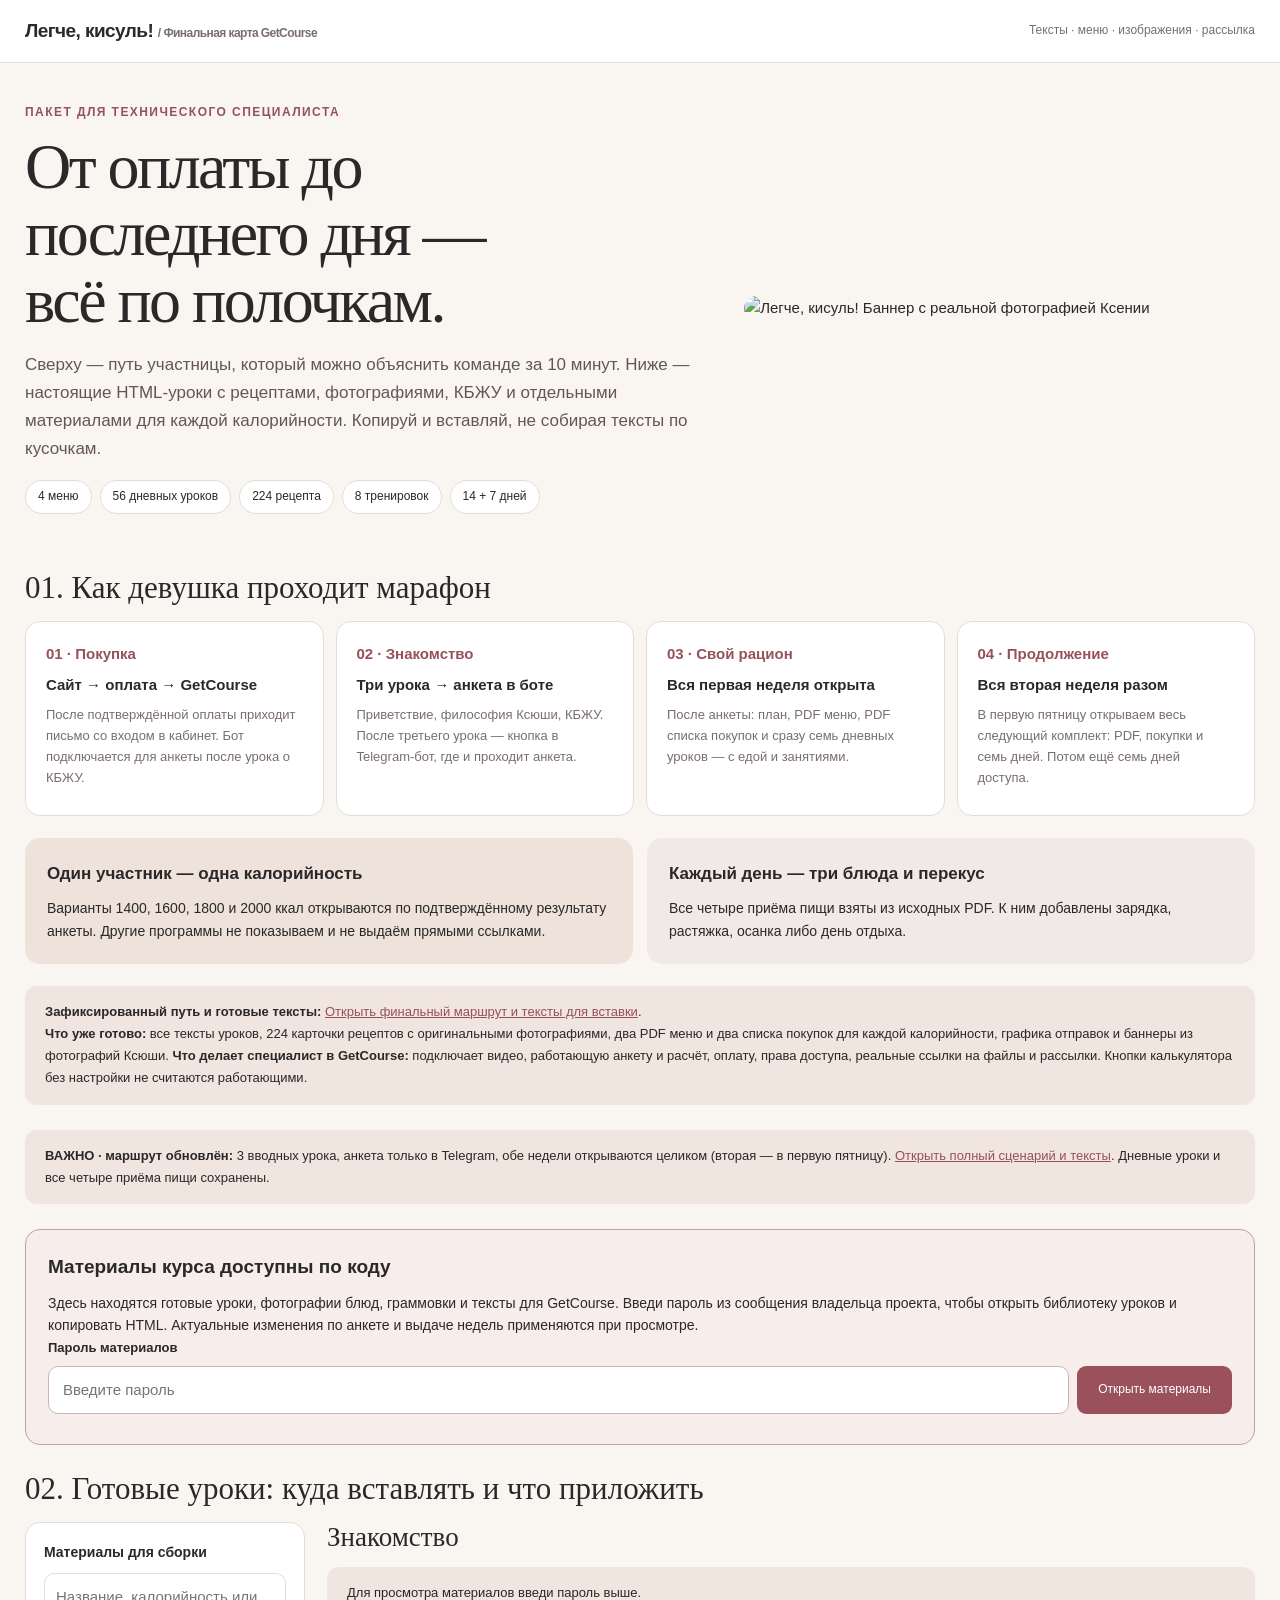
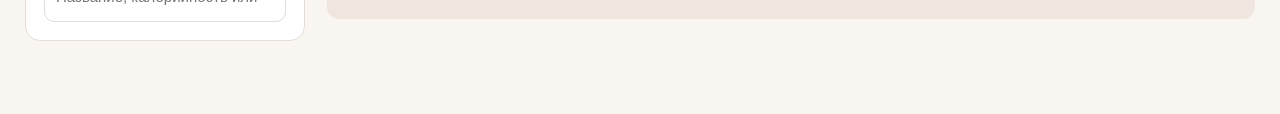
==== course-map/index.html @ cee1b9ed "Align course map with Telegram-only intake and full weekly unlocks" ====
<!doctype html><html lang="ru"><head><meta charset="utf-8"><meta name="viewport" content="width=device-width,initial-scale=1"><title>Легче, кисуль! · Финальная сборка GetCourse</title><link rel="stylesheet" href="assets/gc-course.css"><style>
:root{--bg:#f9f6f2;--ink:#2a2829;--muted:#796e6d;--red:#97515a;--line:#e5dcd7;--card:#fffdfb}*{box-sizing:border-box}html{scroll-behavior:smooth}body{margin:0;background:var(--bg);color:var(--ink);font:15px/1.62 -apple-system,BlinkMacSystemFont,'Segoe UI',Arial,sans-serif}a{color:var(--red)}button,input,select{font:inherit}button{cursor:pointer}.wrap{max-width:1410px;margin:auto;padding:0 25px}.top{background:#fff;border-bottom:1px solid var(--line)}.top .wrap{display:flex;align-items:center;justify-content:space-between;gap:20px;min-height:62px}.brand{font-weight:850;font-size:19px;letter-spacing:-.03em}.mini{color:var(--muted);font-size:12px}.hero{display:grid;grid-template-columns:1.15fr .85fr;gap:28px;align-items:center;padding:40px 0 30px}.eyebrow{color:var(--red);font-size:12px;font-weight:800;letter-spacing:.12em;text-transform:uppercase}.hero h1{font:400 clamp(39px,5vw,67px)/1.04 Georgia,serif;letter-spacing:-.04em;margin:12px 0 15px}.hero p{font-size:17px;line-height:1.65;color:#645657}.hero img{width:100%;border-radius:18px;display:block}.numbers{display:flex;gap:8px;flex-wrap:wrap;margin-top:15px}.numbers span{font-size:12px;border-radius:30px;background:white;border:1px solid var(--line);padding:6px 12px}.title{font:400 31px/1.22 Georgia,serif;margin:25px 0 14px}.path{display:grid;grid-template-columns:repeat(4,1fr);gap:12px}.path article{padding:20px;background:#fff;border:1px solid var(--line);border-radius:15px}.path b{color:var(--red);display:block;margin-bottom:7px}.path strong{font-size:15px}.path p{font-size:13px;color:var(--muted);margin:7px 0}.decisions{display:grid;grid-template-columns:1fr 1fr;gap:14px;margin:22px 0}.decision{background:#eee2da;border-radius:15px;padding:22px}.decision:nth-child(2){background:#f0e9e7}.decision strong{display:block;font-size:17px}.decision p{font-size:14px;margin:9px 0 0}.workspace{display:grid;grid-template-columns:280px minmax(0,1fr);gap:22px;align-items:start;padding-bottom:70px}.aside{position:sticky;top:12px;max-height:calc(100vh - 20px);overflow:auto;background:#fff;border:1px solid var(--line);border-radius:15px;padding:18px}.aside h3{margin:0 0 10px;font-size:14px}.search{width:100%;border:1px solid var(--line);border-radius:10px;padding:11px;outline:none}.navheading{font-size:12px;font-weight:750;color:var(--red);letter-spacing:.06em;margin:19px 0 6px}.nav{display:block;border:0;background:transparent;width:100%;text-align:left;padding:9px 10px;border-radius:8px;font-size:13px;color:#504b4c}.nav:hover,.nav.selected{background:#f6e9e7;color:#883e49}.content{min-width:0}.toolbar{display:flex;justify-content:space-between;align-items:center;gap:12px;margin-bottom:14px;flex-wrap:wrap}.toolbar h3{font:400 27px Georgia,serif;margin:0}.pills{display:flex;gap:7px;flex-wrap:wrap}.pill{border:1px solid var(--line);background:#fff;border-radius:20px;padding:7px 11px;font-size:12px}.pill.active{background:#9a515c;color:#fff}.card{background:#fff;border:1px solid var(--line);border-radius:16px;padding:25px;margin:0 0 16px;scroll-margin-top:20px}.card h4{font:400 28px Georgia,serif;margin:0}.card .meta{font-size:13px;color:#695f5e;margin:4px 0 15px}.how{display:grid;grid-template-columns:1fr 1fr;gap:9px;margin:19px 0}.how div{border-radius:10px;background:#f7f1ed;padding:12px 15px;font-size:13px}.how strong{display:block;color:var(--red);font-size:11px;text-transform:uppercase;letter-spacing:.04em;margin-bottom:4px}.copybar{display:flex;align-items:center;justify-content:space-between;gap:11px;padding:11px 0;border-top:1px solid var(--line);margin-top:13px}.copybar strong{font-size:13px}.copy{background:#9a515c;color:#fff;border:0;border-radius:9px;padding:9px 13px;font-size:12px}.copy:hover{background:#7f414b}.preview{border:1px solid #eadfda;border-radius:12px;overflow:hidden;background:#fff;padding:22px}.preview .ks-lesson{margin:0 auto}.files{font-size:12px;color:#716667;margin-top:12px}.disclaimer{padding:15px 20px;background:#f0e5df;border-radius:12px;font-size:13px;line-height:1.7;margin-bottom:25px}.hidden{display:none!important}.status{font-size:13px;color:var(--muted)}@media(max-width:1050px){.path{grid-template-columns:repeat(2,1fr)}.hero{grid-template-columns:1fr 300px}}@media(max-width:800px){.workspace{display:block}.aside{position:relative;top:0;max-height:320px;margin-bottom:18px}}@media(max-width:650px){.wrap{padding:0 13px}.hero{display:block;padding:22px 0}.hero h1{font-size:41px}.hero img{display:none}.path,.decisions{grid-template-columns:1fr}.how{grid-template-columns:1fr}.card{padding:15px}.preview{padding:11px}.card h4{font-size:23px}.toolbar h3{font-size:25px}}@media(prefers-reduced-motion:reduce){html{scroll-behavior:auto}}
</style></head><body><header class="top"><div class="wrap"><div class="brand">Легче, кисуль! <span class="mini">/ Финальная карта GetCourse</span></div><div class="mini">Тексты · меню · изображения · рассылка</div></div></header><main class="wrap"><section class="hero"><div><div class="eyebrow">Пакет для технического специалиста</div><h1>От оплаты до<br>последнего дня —<br>всё по полочкам.</h1><p>Сверху — путь участницы, который можно объяснить команде за 10 минут. Ниже — настоящие HTML-уроки с рецептами, фотографиями, КБЖУ и отдельными материалами для каждой калорийности. Копируй и вставляй, не собирая тексты по кусочкам.</p><div class="numbers"><span>4 меню</span><span>56 дневных уроков</span><span>224 рецепта</span><span>8 тренировок</span><span>14 + 7 дней</span></div></div><img src="assets/ks_main_1600x760.webp" alt="Легче, кисуль! Баннер с реальной фотографией Ксении"/></section>
<h2 class="title">01. Как девушка проходит марафон</h2><div class="path"><article><b>01 · Покупка</b><strong>Сайт → оплата → GetCourse</strong><p>После подтверждённой оплаты приходит письмо со входом в кабинет. Бот подключается для анкеты после урока о КБЖУ.</p></article><article><b>02 · Знакомство</b><strong>Три урока → анкета в боте</strong><p>Приветствие, философия Ксюши, КБЖУ. После третьего урока — кнопка в Telegram-бот, где и проходит анкета.</p></article><article><b>03 · Свой рацион</b><strong>Вся первая неделя открыта</strong><p>После анкеты: план, PDF меню, PDF списка покупок и сразу семь дневных уроков — с едой и занятиями.</p></article><article><b>04 · Продолжение</b><strong>Вся вторая неделя разом</strong><p>В первую пятницу открываем весь следующий комплект: PDF, покупки и семь дней. Потом ещё семь дней доступа.</p></article></div><div class="decisions"><div class="decision"><strong>Один участник — одна калорийность</strong><p>Варианты 1400, 1600, 1800 и 2000 ккал открываются по подтверждённому результату анкеты. Другие программы не показываем и не выдаём прямыми ссылками.</p></div><div class="decision"><strong>Каждый день — три блюда и перекус</strong><p>Все четыре приёма пищи взяты из исходных PDF. К ним добавлены зарядка, растяжка, осанка либо день отдыха.</p></div></div><div class="disclaimer"><b>Зафиксированный путь и готовые тексты:</b> <a href="FINAL_ROUTE_2026-10-31.md">Открыть финальный маршрут и тексты для вставки</a>. <br><b>Что уже готово:</b> все тексты уроков, 224 карточки рецептов с оригинальными фотографиями, два PDF меню и два списка покупок для каждой калорийности, графика отправок и баннеры из фотографий Ксюши. <b>Что делает специалист в GetCourse:</b> подключает видео, работающую анкету и расчёт, оплату, права доступа, реальные ссылки на файлы и рассылки. Кнопки калькулятора без настройки не считаются работающими.</div>
<div class="disclaimer"><strong>ВАЖНО · маршрут обновлён:</strong> 3 вводных урока, анкета только в Telegram, обе недели открываются целиком (вторая — в первую пятницу). <a href="FINAL_ROUTE_2026-10-31.md">Открыть полный сценарий и тексты</a>. Дневные уроки и все четыре приёма пищи сохранены.</div><section id="course-gate" class="decision" style="margin:22px 0;border:1px solid #c79da5;background:#f7edeb"><strong style="font-size:19px">Материалы курса доступны по коду</strong><p>Здесь находятся готовые уроки, фотографии блюд, граммовки и тексты для GetCourse. Введи пароль из сообщения владельца проекта, чтобы открыть библиотеку уроков и копировать HTML. Актуальные изменения по анкете и выдаче недель применяются при просмотре.</p><label for="course-password" style="display:block;font-size:13px;font-weight:700">Пароль материалов</label><div style="display:flex;gap:8px;flex-wrap:wrap;margin:8px 0"><input id="course-password" type="password" autocomplete="off" placeholder="Введите пароль" style="flex:1 1 230px;min-height:48px;border:1px solid #cdb2b7;border-radius:10px;padding:10px 14px;font:inherit;min-width:0"><button id="course-unlock" type="button" class="copy" style="padding:12px 21px">Открыть материалы</button></div><div id="course-gate-status" role="status" aria-live="polite" style="color:#74414b;font-size:13px"></div></section><h2 class="title" id="start-copy">02. Готовые уроки: куда вставлять и что приложить</h2><div class="workspace"><aside class="aside"><h3>Материалы для сборки</h3><input class="search" id="search" placeholder="Название, калорийность или день" type="search" aria-label="Поиск уроков"><div id="nav"></div></aside><div class="content"><div class="toolbar"><h3 id="sectionTitle">Знакомство</h3><span id="counter" class="status"></span></div><div class="pills" id="filters"></div><div id="cards"></div></div></div></main>
<script src="photoatlas_1400.js"></script><script src="photoatlas_1600.js"></script><script src="photoatlas_1800.js"></script><script src="photoatlas_2000.js"></script><script src="photoatlas_banners.js"></script><script id="courseData" type="application/json">[]</script><script>
let data=[];let group='intro',term='',kcal='1600';const $=q=>document.getElementById(q);const sections=[['intro','Вступление'],['result','Результат анкеты'],['week','План недели'],['day','Дни и рецепты'],['finish','Финал']];
function safe(x){return String(x).replace(/[&<>"']/g,c=>({'&':'&amp;','<':'&lt;','>':'&gt;','"':'&quot;',"'":'&#39;'}[c]))}
function nav(){ $('nav').innerHTML=sections.map(([k,v])=>'<button class="nav'+(group===k?' selected':'')+'" data-group="'+k+'">'+v+' <span class="mini">'+data.filter(x=>x.type===k).length+'</span></button>').join('');document.querySelectorAll('[data-group]').forEach(b=>b.onclick=()=>{group=b.dataset.group;render();});}
function filters(){let enabled=group==='day'||group==='week';$('filters').innerHTML=enabled?[1400,1600,1800,2000].map(k=>'<button class="pill'+(k==kcal?' active':'')+'" data-kcal="'+k+'">'+k+' ккал</button>').join(''):'';document.querySelectorAll('[data-kcal]').forEach(b=>b.onclick=()=>{kcal=b.dataset.kcal;render();});}
function previewBody(s){return s.replaceAll('src="../images/','src="images/').replaceAll('src="../assets/','src="assets/').replaceAll('href="../materials/','href="materials/');}
function render(){if(!data.length){$('cards').innerHTML='<div class="disclaimer">Для просмотра материалов введи пароль выше.</div>';return;}nav();filters();$('sectionTitle').textContent=(sections.find(x=>x[0]===group)||['','Материалы'])[1];let list=data.filter(x=>x.type===group && (!(group==='day'||group==='week')||x.kcal==kcal)&&(!term||[x.title,x.description,x.training].join(' ').toLowerCase().includes(term)));$('counter').textContent=list.length+' уроков';$('cards').innerHTML=list.map(x=>'<article class="card"><h4>'+safe(x.title)+'</h4><p class="meta">'+safe(x.description)+'</p><div class="how"><div><strong>Куда вставить</strong>'+safe(x.training)+'</div><div><strong>Когда открыть</strong>'+safe(x.opens)+'</div><div><strong>Что приложить</strong>'+safe(x.attachments||'HTML-текст и фотографию, если есть')+'</div><div><strong>Видео</strong>'+safe(x.video||'Новое видео не требуется')+'</div></div><div class="copybar"><strong>Готовое содержание · '+safe(x.file)+'</strong><button class="copy" data-copy="'+safe(x.id)+'">Скопировать HTML</button></div><div class="preview">'+previewBody(x.body)+'</div></article>').join('');document.querySelectorAll('.preview img, .hero img').forEach(img=>{let key=img.getAttribute('src');if(window.KS_IMAGES&&window.KS_IMAGES[key]) img.src=window.KS_IMAGES[key];});document.querySelectorAll('[data-copy]').forEach(btn=>btn.onclick=()=>{const x=data.find(x=>x.id===btn.dataset.copy);navigator.clipboard.writeText(x.body).then(()=>{btn.textContent='Скопировано ✓';setTimeout(()=>btn.textContent='Скопировать HTML',1800)}).catch(()=>{btn.textContent='Выдели HTML в файле '+x.file;});});}
$('search').oninput=e=>{term=e.target.value.trim().toLowerCase();render()};
async function unlockCourse(){const btn=$('course-unlock'),msg=$('course-gate-status');btn.disabled=true;msg.textContent='Проверяем код и открываем материалы…';try{
const pass=$('course-password').value;
const resp=await fetch('./course-data.enc.txt',{cache:'no-store'});if(!resp.ok)throw Error('Не удалось загрузить комплект');
const encoded=(await resp.text()).trim();const bytes=Uint8Array.from(atob(encoded),x=>x.charCodeAt(0));
const salt=bytes.slice(0,16),iv=bytes.slice(16,28),cipher=bytes.slice(28);
const base=await crypto.subtle.importKey('raw',new TextEncoder().encode(pass),'PBKDF2',false,['deriveKey']);
const key=await crypto.subtle.deriveKey({name:'PBKDF2',salt,iterations:250000,hash:'SHA-256'},base,{name:'AES-GCM',length:256},false,['decrypt']);
const plain=await crypto.subtle.decrypt({name:'AES-GCM',iv},key,cipher);
data=JSON.parse(new TextDecoder().decode(plain));
// v5: intake is ONLY in Telegram. All seven daily pages of the week open together.
for (const x of data) {
 if (x.type==='intro' && (x.id==='GC-F-004' || /анкета|рацион подходит/i.test(x.title))) {
  x.title='Как подобрать питание в Telegram';
  x.description='Переход в бот после урока про КБЖУ. Анкету заполняем не в GetCourse.';
  x.attachments='Кнопка с привязкой Telegram-бота к оплаченному профилю GetCourse';
  x.opens='сразу после урока о КБЖУ';
  x.body='<article class="ks-lesson"><header class="ks-header"><h1>Кошка, теперь выберем твоё питание 🥗</h1></header><p>Я не хочу, чтобы ты выбирала 1400 ккал только потому, что это самая маленькая цифра. Сейчас перейдём в Telegram-бот: он задаст вопросы и поможет определить предварительный ориентир.</p><p>Когда ответишь, возвращайся в этот курс. Здесь откроется вся первая неделя с меню и покупками именно для тебя.</p><p><strong>[КНОПКА: Подобрать мой рацион в Telegram]</strong></p><p>Кнопку подключает специалист. Без анкеты чужое меню не открываем.</p></article>';
 }
 if (x.type==='day') x.opens = 'Сразу после выдачи доступа к соответствующей неделе (не ежедневно)';
 if (x.type==='week') x.opens = x.week===2 || /недел[ья] 2|вторая/i.test(x.title)?'В пятницу первой недели выбранного потока':'Сразу после результата анкеты и доступа к своему рациону';
}
$('course-gate').style.display='none';msg.textContent='';render();$('start-copy').scrollIntoView({behavior:'smooth'});
}catch(e){msg.textContent='Не получилось открыть материалы. Проверь пароль и подключение к интернету.';}finally{btn.disabled=false;}}
$('course-unlock').onclick=unlockCourse;$('course-password').onkeydown=e=>{if(e.key==='Enter')unlockCourse()};render();
</script></body></html>
---- course-map/assets/gc-course.css ----
/* Легче, Кисуль! — стили только для содержимого урока */
.ks-lesson{--ks-a:#994f5a;--ks-ink:#302b2a;--ks-pale:#fbf5f3;max-width:1000px;margin:0 auto;padding:clamp(16px,3.5vw,42px);color:var(--ks-ink);font:400 17px/1.68 Arial,Helvetica,sans-serif;background:#fffefa;box-sizing:border-box}
.ks-lesson *{box-sizing:border-box}.ks-lesson .ks-header{border-bottom:1px solid #e7d7d3;padding-bottom:22px;margin-bottom:25px}.ks-lesson h1{font:400 clamp(30px,5vw,50px)/1.1 Georgia,serif;margin:0 0 8px}.ks-lesson h2{font:400 clamp(23px,4vw,32px)/1.2 Georgia,serif;margin:4px 0 18px}.ks-lesson h3{font:700 18px/1.3 Arial,sans-serif;margin:16px 0 12px}.ks-lesson p{margin:12px 0;line-height:1.7}.ks-lesson .ks-eyebrow{display:block;color:var(--ks-a);font:700 12px/1.4 Arial,sans-serif;text-transform:uppercase;letter-spacing:.09em;margin-bottom:8px}.ks-lesson .ks-intro{margin:20px 0 29px;font-size:17px;line-height:1.7}.ks-lesson .ks-recipe{padding:28px 0;border-bottom:1px solid #e7d7d3;margin-bottom:14px}.ks-lesson .ks-macros{display:grid;grid-template-columns:repeat(4,minmax(0,1fr));gap:8px;margin:14px 0 21px}.ks-lesson .ks-macros span{background:var(--ks-pale);border-radius:8px;padding:12px;font:12px/1.4 Arial,sans-serif;color:#6f6262}.ks-lesson .ks-macros strong{display:block;color:var(--ks-a);font-size:22px}.ks-lesson .ks-recipe-grid{display:grid;grid-template-columns:minmax(0,1fr) minmax(0,1fr);gap:24px;align-items:start}.ks-lesson .ks-recipe-grid img{width:100%;height:auto;object-fit:cover;border-radius:13px;display:block;aspect-ratio:1.32}.ks-lesson .ks-ingredients{list-style:none;padding:0;margin:0}.ks-lesson .ks-ingredients li{display:flex;justify-content:space-between;align-items:flex-start;gap:12px;border-bottom:1px solid #f0e7e3;padding:7px 0;font-size:14px}.ks-lesson .ks-ingredients li b{white-space:nowrap}.ks-lesson .ks-steps{padding-left:23px}.ks-lesson .ks-steps li{margin-bottom:8px}.ks-lesson .ks-recipe-note{font-size:14px;color:#756864}.ks-lesson .ks-video,.ks-lesson .ks-placeholder{padding:20px;border:2px dashed #c99da5;border-radius:12px;background:#f9f1ef;margin:21px 0;font-size:14px}.ks-lesson .ks-note{padding:18px 20px;border-left:3px solid var(--ks-a);background:#f9f1ef;border-radius:0 10px 10px 0;margin:20px 0}.ks-lesson .ks-video strong,.ks-lesson .ks-placeholder strong{font-size:13px;color:#905159}
@media(max-width:650px){.ks-lesson{padding:16px}.ks-lesson .ks-recipe-grid{grid-template-columns:1fr;gap:13px}.ks-lesson .ks-macros{gap:5px}.ks-lesson .ks-macros span{padding:9px 6px;font-size:10px}.ks-lesson .ks-macros strong{font-size:18px}.ks-lesson .ks-recipe{padding:18px 0}}
@media(prefers-reduced-motion:reduce){.ks-lesson *{scroll-behavior:auto!important}}

/* Final GetCourse-specific additions; style only our own contents */
.ks-lesson .ks-subhead{font-size:16px;color:#7d6565;line-height:1.6;margin:12px 0 22px}
.ks-lesson .ks-banner{margin:15px 0 24px}
.ks-lesson .ks-banner img{width:100%;height:auto;display:block;border-radius:18px}
.ks-lesson .ks-activity{padding:22px 24px;background:#f6eee9;border:1px solid #ead6d1;border-radius:18px;margin:22px 0 36px}
.ks-lesson .ks-activity h2{font-size:25px;margin:4px 0 7px}
.ks-lesson .ks-resources{border:1px solid #e8d6ce;border-radius:18px;padding:23px;margin:26px 0}
.ks-lesson .ks-downloads{display:flex;gap:10px;flex-wrap:wrap;margin-top:16px}
.ks-lesson .ks-downloads a{border-radius:11px;background:#9a515c;color:white;text-decoration:none;padding:14px 18px;display:inline-block;min-height:44px;font-weight:600}
.ks-lesson .ks-downloads a:hover{background:#7d414b}
@media(max-width:600px){.ks-lesson .ks-downloads{display:grid}.ks-lesson .ks-activity{padding:16px}.ks-lesson .ks-banner img{border-radius:12px}}
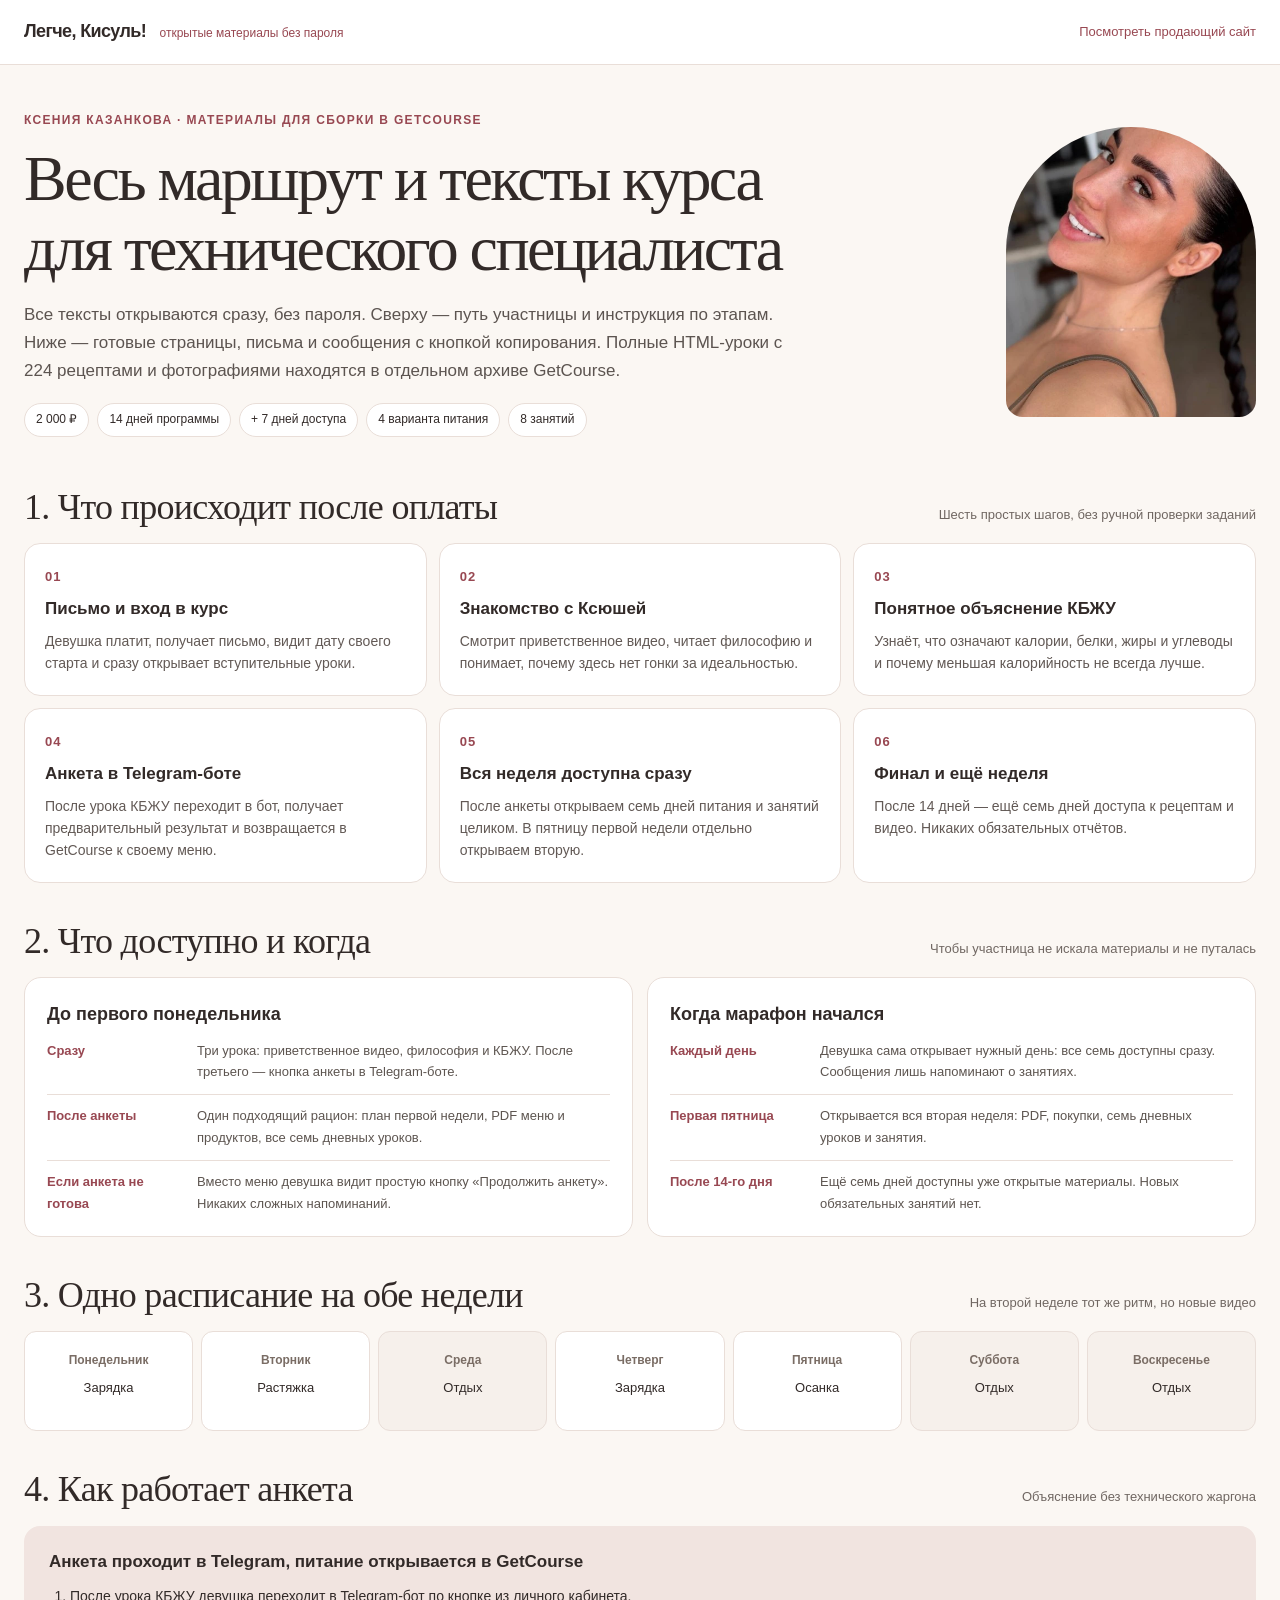
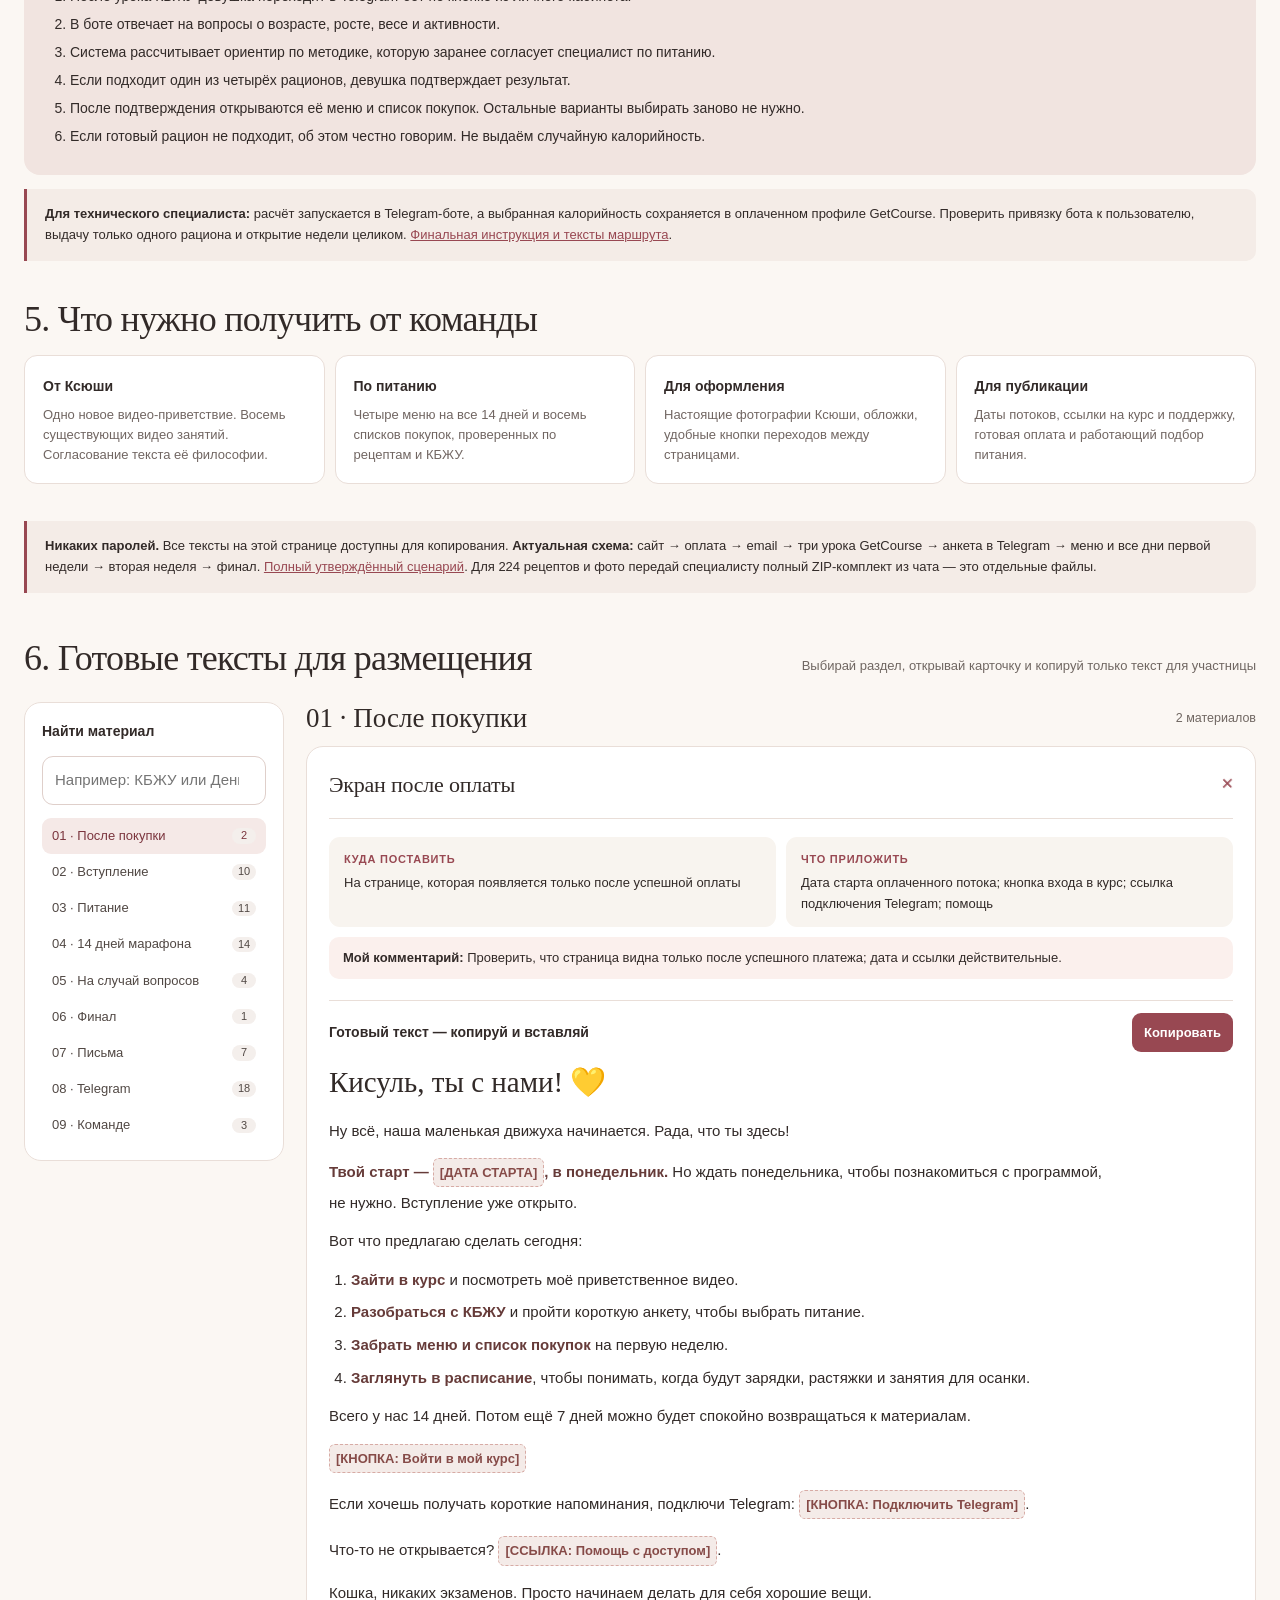
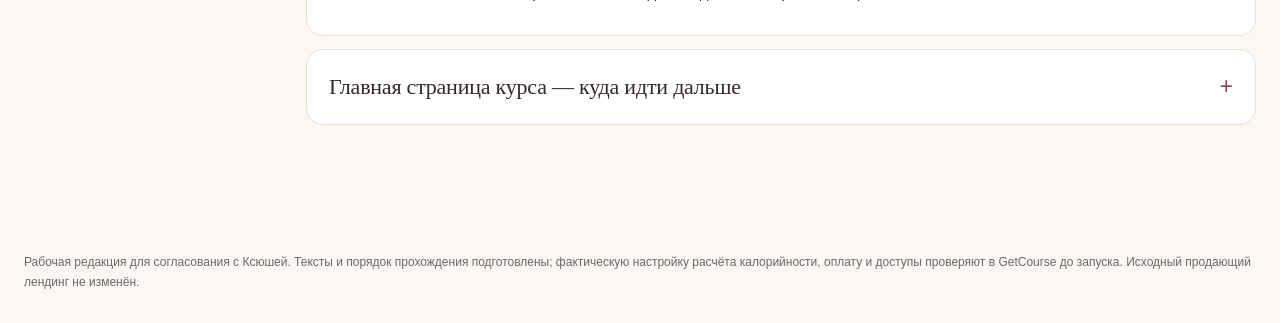
==== commit 472ab156: "Remove course-map password gate and publish readable open library" ====
--- a/course-map/index.html
+++ b/course-map/index.html
@@ -1,38 +1,186 @@
-<!doctype html><html lang="ru"><head><meta charset="utf-8"><meta name="viewport" content="width=device-width,initial-scale=1"><title>Легче, кисуль! · Финальная сборка GetCourse</title><link rel="stylesheet" href="assets/gc-course.css"><style>
-:root{--bg:#f9f6f2;--ink:#2a2829;--muted:#796e6d;--red:#97515a;--line:#e5dcd7;--card:#fffdfb}*{box-sizing:border-box}html{scroll-behavior:smooth}body{margin:0;background:var(--bg);color:var(--ink);font:15px/1.62 -apple-system,BlinkMacSystemFont,'Segoe UI',Arial,sans-serif}a{color:var(--red)}button,input,select{font:inherit}button{cursor:pointer}.wrap{max-width:1410px;margin:auto;padding:0 25px}.top{background:#fff;border-bottom:1px solid var(--line)}.top .wrap{display:flex;align-items:center;justify-content:space-between;gap:20px;min-height:62px}.brand{font-weight:850;font-size:19px;letter-spacing:-.03em}.mini{color:var(--muted);font-size:12px}.hero{display:grid;grid-template-columns:1.15fr .85fr;gap:28px;align-items:center;padding:40px 0 30px}.eyebrow{color:var(--red);font-size:12px;font-weight:800;letter-spacing:.12em;text-transform:uppercase}.hero h1{font:400 clamp(39px,5vw,67px)/1.04 Georgia,serif;letter-spacing:-.04em;margin:12px 0 15px}.hero p{font-size:17px;line-height:1.65;color:#645657}.hero img{width:100%;border-radius:18px;display:block}.numbers{display:flex;gap:8px;flex-wrap:wrap;margin-top:15px}.numbers span{font-size:12px;border-radius:30px;background:white;border:1px solid var(--line);padding:6px 12px}.title{font:400 31px/1.22 Georgia,serif;margin:25px 0 14px}.path{display:grid;grid-template-columns:repeat(4,1fr);gap:12px}.path article{padding:20px;background:#fff;border:1px solid var(--line);border-radius:15px}.path b{color:var(--red);display:block;margin-bottom:7px}.path strong{font-size:15px}.path p{font-size:13px;color:var(--muted);margin:7px 0}.decisions{display:grid;grid-template-columns:1fr 1fr;gap:14px;margin:22px 0}.decision{background:#eee2da;border-radius:15px;padding:22px}.decision:nth-child(2){background:#f0e9e7}.decision strong{display:block;font-size:17px}.decision p{font-size:14px;margin:9px 0 0}.workspace{display:grid;grid-template-columns:280px minmax(0,1fr);gap:22px;align-items:start;padding-bottom:70px}.aside{position:sticky;top:12px;max-height:calc(100vh - 20px);overflow:auto;background:#fff;border:1px solid var(--line);border-radius:15px;padding:18px}.aside h3{margin:0 0 10px;font-size:14px}.search{width:100%;border:1px solid var(--line);border-radius:10px;padding:11px;outline:none}.navheading{font-size:12px;font-weight:750;color:var(--red);letter-spacing:.06em;margin:19px 0 6px}.nav{display:block;border:0;background:transparent;width:100%;text-align:left;padding:9px 10px;border-radius:8px;font-size:13px;color:#504b4c}.nav:hover,.nav.selected{background:#f6e9e7;color:#883e49}.content{min-width:0}.toolbar{display:flex;justify-content:space-between;align-items:center;gap:12px;margin-bottom:14px;flex-wrap:wrap}.toolbar h3{font:400 27px Georgia,serif;margin:0}.pills{display:flex;gap:7px;flex-wrap:wrap}.pill{border:1px solid var(--line);background:#fff;border-radius:20px;padding:7px 11px;font-size:12px}.pill.active{background:#9a515c;color:#fff}.card{background:#fff;border:1px solid var(--line);border-radius:16px;padding:25px;margin:0 0 16px;scroll-margin-top:20px}.card h4{font:400 28px Georgia,serif;margin:0}.card .meta{font-size:13px;color:#695f5e;margin:4px 0 15px}.how{display:grid;grid-template-columns:1fr 1fr;gap:9px;margin:19px 0}.how div{border-radius:10px;background:#f7f1ed;padding:12px 15px;font-size:13px}.how strong{display:block;color:var(--red);font-size:11px;text-transform:uppercase;letter-spacing:.04em;margin-bottom:4px}.copybar{display:flex;align-items:center;justify-content:space-between;gap:11px;padding:11px 0;border-top:1px solid var(--line);margin-top:13px}.copybar strong{font-size:13px}.copy{background:#9a515c;color:#fff;border:0;border-radius:9px;padding:9px 13px;font-size:12px}.copy:hover{background:#7f414b}.preview{border:1px solid #eadfda;border-radius:12px;overflow:hidden;background:#fff;padding:22px}.preview .ks-lesson{margin:0 auto}.files{font-size:12px;color:#716667;margin-top:12px}.disclaimer{padding:15px 20px;background:#f0e5df;border-radius:12px;font-size:13px;line-height:1.7;margin-bottom:25px}.hidden{display:none!important}.status{font-size:13px;color:var(--muted)}@media(max-width:1050px){.path{grid-template-columns:repeat(2,1fr)}.hero{grid-template-columns:1fr 300px}}@media(max-width:800px){.workspace{display:block}.aside{position:relative;top:0;max-height:320px;margin-bottom:18px}}@media(max-width:650px){.wrap{padding:0 13px}.hero{display:block;padding:22px 0}.hero h1{font-size:41px}.hero img{display:none}.path,.decisions{grid-template-columns:1fr}.how{grid-template-columns:1fr}.card{padding:15px}.preview{padding:11px}.card h4{font-size:23px}.toolbar h3{font-size:25px}}@media(prefers-reduced-motion:reduce){html{scroll-behavior:auto}}
-</style></head><body><header class="top"><div class="wrap"><div class="brand">Легче, кисуль! <span class="mini">/ Финальная карта GetCourse</span></div><div class="mini">Тексты · меню · изображения · рассылка</div></div></header><main class="wrap"><section class="hero"><div><div class="eyebrow">Пакет для технического специалиста</div><h1>От оплаты до<br>последнего дня —<br>всё по полочкам.</h1><p>Сверху — путь участницы, который можно объяснить команде за 10 минут. Ниже — настоящие HTML-уроки с рецептами, фотографиями, КБЖУ и отдельными материалами для каждой калорийности. Копируй и вставляй, не собирая тексты по кусочкам.</p><div class="numbers"><span>4 меню</span><span>56 дневных уроков</span><span>224 рецепта</span><span>8 тренировок</span><span>14 + 7 дней</span></div></div><img src="assets/ks_main_1600x760.webp" alt="Легче, кисуль! Баннер с реальной фотографией Ксении"/></section>
-<h2 class="title">01. Как девушка проходит марафон</h2><div class="path"><article><b>01 · Покупка</b><strong>Сайт → оплата → GetCourse</strong><p>После подтверждённой оплаты приходит письмо со входом в кабинет. Бот подключается для анкеты после урока о КБЖУ.</p></article><article><b>02 · Знакомство</b><strong>Три урока → анкета в боте</strong><p>Приветствие, философия Ксюши, КБЖУ. После третьего урока — кнопка в Telegram-бот, где и проходит анкета.</p></article><article><b>03 · Свой рацион</b><strong>Вся первая неделя открыта</strong><p>После анкеты: план, PDF меню, PDF списка покупок и сразу семь дневных уроков — с едой и занятиями.</p></article><article><b>04 · Продолжение</b><strong>Вся вторая неделя разом</strong><p>В первую пятницу открываем весь следующий комплект: PDF, покупки и семь дней. Потом ещё семь дней доступа.</p></article></div><div class="decisions"><div class="decision"><strong>Один участник — одна калорийность</strong><p>Варианты 1400, 1600, 1800 и 2000 ккал открываются по подтверждённому результату анкеты. Другие программы не показываем и не выдаём прямыми ссылками.</p></div><div class="decision"><strong>Каждый день — три блюда и перекус</strong><p>Все четыре приёма пищи взяты из исходных PDF. К ним добавлены зарядка, растяжка, осанка либо день отдыха.</p></div></div><div class="disclaimer"><b>Зафиксированный путь и готовые тексты:</b> <a href="FINAL_ROUTE_2026-10-31.md">Открыть финальный маршрут и тексты для вставки</a>. <br><b>Что уже готово:</b> все тексты уроков, 224 карточки рецептов с оригинальными фотографиями, два PDF меню и два списка покупок для каждой калорийности, графика отправок и баннеры из фотографий Ксюши. <b>Что делает специалист в GetCourse:</b> подключает видео, работающую анкету и расчёт, оплату, права доступа, реальные ссылки на файлы и рассылки. Кнопки калькулятора без настройки не считаются работающими.</div>
-<div class="disclaimer"><strong>ВАЖНО · маршрут обновлён:</strong> 3 вводных урока, анкета только в Telegram, обе недели открываются целиком (вторая — в первую пятницу). <a href="FINAL_ROUTE_2026-10-31.md">Открыть полный сценарий и тексты</a>. Дневные уроки и все четыре приёма пищи сохранены.</div><section id="course-gate" class="decision" style="margin:22px 0;border:1px solid #c79da5;background:#f7edeb"><strong style="font-size:19px">Материалы курса доступны по коду</strong><p>Здесь находятся готовые уроки, фотографии блюд, граммовки и тексты для GetCourse. Введи пароль из сообщения владельца проекта, чтобы открыть библиотеку уроков и копировать HTML. Актуальные изменения по анкете и выдаче недель применяются при просмотре.</p><label for="course-password" style="display:block;font-size:13px;font-weight:700">Пароль материалов</label><div style="display:flex;gap:8px;flex-wrap:wrap;margin:8px 0"><input id="course-password" type="password" autocomplete="off" placeholder="Введите пароль" style="flex:1 1 230px;min-height:48px;border:1px solid #cdb2b7;border-radius:10px;padding:10px 14px;font:inherit;min-width:0"><button id="course-unlock" type="button" class="copy" style="padding:12px 21px">Открыть материалы</button></div><div id="course-gate-status" role="status" aria-live="polite" style="color:#74414b;font-size:13px"></div></section><h2 class="title" id="start-copy">02. Готовые уроки: куда вставлять и что приложить</h2><div class="workspace"><aside class="aside"><h3>Материалы для сборки</h3><input class="search" id="search" placeholder="Название, калорийность или день" type="search" aria-label="Поиск уроков"><div id="nav"></div></aside><div class="content"><div class="toolbar"><h3 id="sectionTitle">Знакомство</h3><span id="counter" class="status"></span></div><div class="pills" id="filters"></div><div id="cards"></div></div></div></main>
-<script src="photoatlas_1400.js"></script><script src="photoatlas_1600.js"></script><script src="photoatlas_1800.js"></script><script src="photoatlas_2000.js"></script><script src="photoatlas_banners.js"></script><script id="courseData" type="application/json">[]</script><script>
-let data=[];let group='intro',term='',kcal='1600';const $=q=>document.getElementById(q);const sections=[['intro','Вступление'],['result','Результат анкеты'],['week','План недели'],['day','Дни и рецепты'],['finish','Финал']];
-function safe(x){return String(x).replace(/[&<>"']/g,c=>({'&':'&amp;','<':'&lt;','>':'&gt;','"':'&quot;',"'":'&#39;'}[c]))}
-function nav(){ $('nav').innerHTML=sections.map(([k,v])=>'<button class="nav'+(group===k?' selected':'')+'" data-group="'+k+'">'+v+' <span class="mini">'+data.filter(x=>x.type===k).length+'</span></button>').join('');document.querySelectorAll('[data-group]').forEach(b=>b.onclick=()=>{group=b.dataset.group;render();});}
-function filters(){let enabled=group==='day'||group==='week';$('filters').innerHTML=enabled?[1400,1600,1800,2000].map(k=>'<button class="pill'+(k==kcal?' active':'')+'" data-kcal="'+k+'">'+k+' ккал</button>').join(''):'';document.querySelectorAll('[data-kcal]').forEach(b=>b.onclick=()=>{kcal=b.dataset.kcal;render();});}
-function previewBody(s){return s.replaceAll('src="../images/','src="images/').replaceAll('src="../assets/','src="assets/').replaceAll('href="../materials/','href="materials/');}
-function render(){if(!data.length){$('cards').innerHTML='<div class="disclaimer">Для просмотра материалов введи пароль выше.</div>';return;}nav();filters();$('sectionTitle').textContent=(sections.find(x=>x[0]===group)||['','Материалы'])[1];let list=data.filter(x=>x.type===group && (!(group==='day'||group==='week')||x.kcal==kcal)&&(!term||[x.title,x.description,x.training].join(' ').toLowerCase().includes(term)));$('counter').textContent=list.length+' уроков';$('cards').innerHTML=list.map(x=>'<article class="card"><h4>'+safe(x.title)+'</h4><p class="meta">'+safe(x.description)+'</p><div class="how"><div><strong>Куда вставить</strong>'+safe(x.training)+'</div><div><strong>Когда открыть</strong>'+safe(x.opens)+'</div><div><strong>Что приложить</strong>'+safe(x.attachments||'HTML-текст и фотографию, если есть')+'</div><div><strong>Видео</strong>'+safe(x.video||'Новое видео не требуется')+'</div></div><div class="copybar"><strong>Готовое содержание · '+safe(x.file)+'</strong><button class="copy" data-copy="'+safe(x.id)+'">Скопировать HTML</button></div><div class="preview">'+previewBody(x.body)+'</div></article>').join('');document.querySelectorAll('.preview img, .hero img').forEach(img=>{let key=img.getAttribute('src');if(window.KS_IMAGES&&window.KS_IMAGES[key]) img.src=window.KS_IMAGES[key];});document.querySelectorAll('[data-copy]').forEach(btn=>btn.onclick=()=>{const x=data.find(x=>x.id===btn.dataset.copy);navigator.clipboard.writeText(x.body).then(()=>{btn.textContent='Скопировано ✓';setTimeout(()=>btn.textContent='Скопировать HTML',1800)}).catch(()=>{btn.textContent='Выдели HTML в файле '+x.file;});});}
-$('search').oninput=e=>{term=e.target.value.trim().toLowerCase();render()};
-async function unlockCourse(){const btn=$('course-unlock'),msg=$('course-gate-status');btn.disabled=true;msg.textContent='Проверяем код и открываем материалы…';try{
-const pass=$('course-password').value;
-const resp=await fetch('./course-data.enc.txt',{cache:'no-store'});if(!resp.ok)throw Error('Не удалось загрузить комплект');
-const encoded=(await resp.text()).trim();const bytes=Uint8Array.from(atob(encoded),x=>x.charCodeAt(0));
-const salt=bytes.slice(0,16),iv=bytes.slice(16,28),cipher=bytes.slice(28);
-const base=await crypto.subtle.importKey('raw',new TextEncoder().encode(pass),'PBKDF2',false,['deriveKey']);
-const key=await crypto.subtle.deriveKey({name:'PBKDF2',salt,iterations:250000,hash:'SHA-256'},base,{name:'AES-GCM',length:256},false,['decrypt']);
-const plain=await crypto.subtle.decrypt({name:'AES-GCM',iv},key,cipher);
-data=JSON.parse(new TextDecoder().decode(plain));
-// v5: intake is ONLY in Telegram. All seven daily pages of the week open together.
-for (const x of data) {
- if (x.type==='intro' && (x.id==='GC-F-004' || /анкета|рацион подходит/i.test(x.title))) {
-  x.title='Как подобрать питание в Telegram';
-  x.description='Переход в бот после урока про КБЖУ. Анкету заполняем не в GetCourse.';
-  x.attachments='Кнопка с привязкой Telegram-бота к оплаченному профилю GetCourse';
-  x.opens='сразу после урока о КБЖУ';
-  x.body='<article class="ks-lesson"><header class="ks-header"><h1>Кошка, теперь выберем твоё питание 🥗</h1></header><p>Я не хочу, чтобы ты выбирала 1400 ккал только потому, что это самая маленькая цифра. Сейчас перейдём в Telegram-бот: он задаст вопросы и поможет определить предварительный ориентир.</p><p>Когда ответишь, возвращайся в этот курс. Здесь откроется вся первая неделя с меню и покупками именно для тебя.</p><p><strong>[КНОПКА: Подобрать мой рацион в Telegram]</strong></p><p>Кнопку подключает специалист. Без анкеты чужое меню не открываем.</p></article>';
- }
- if (x.type==='day') x.opens = 'Сразу после выдачи доступа к соответствующей неделе (не ежедневно)';
- if (x.type==='week') x.opens = x.week===2 || /недел[ья] 2|вторая/i.test(x.title)?'В пятницу первой недели выбранного потока':'Сразу после результата анкеты и доступа к своему рациону';
+<!doctype html>
+<html lang="ru">
+<head>
+<meta charset="utf-8">
+<meta name="viewport" content="width=device-width,initial-scale=1">
+<meta name="theme-color" content="#fbf7f3">
+<title>Легче, Кисуль! — понятная карта марафона и готовые тексты</title>
+<meta name="description" content="Простой план марафона Ксении: что происходит после оплаты, когда открывается питание, как устроены 14 дней и какие тексты размещать в GetCourse.">
+<style>
+:root{--paper:#fbf7f3;--ink:#322a28;--muted:#706762;--rose:#984852;--line:#e9ded8;--rose-pale:#f5e9e7;--green:#516c5d}
+*{box-sizing:border-box}
+html{scroll-behavior:smooth}
+body{margin:0;background:var(--paper);color:var(--ink);font:15px/1.65 -apple-system,BlinkMacSystemFont,"Segoe UI",Arial,sans-serif;-webkit-font-smoothing:antialiased}
+a{color:var(--rose)}button,input{font:inherit}button{cursor:pointer}
+.shell{max-width:1390px;margin:0 auto;padding:0 24px}
+.top{background:#fff;border-bottom:1px solid var(--line)}
+.top .shell{display:flex;gap:15px;align-items:center;justify-content:space-between;min-height:64px}
+.logo{font-size:18px;font-weight:750;letter-spacing:-.035em}.logo small{display:inline-block;color:var(--rose);font-size:12px;letter-spacing:0;font-weight:500;margin-left:9px}
+.top a{text-decoration:none;font-size:13px}
+.hero{padding:42px 0 27px;display:grid;grid-template-columns:minmax(0,1fr) 250px;gap:50px;align-items:center}
+.eyebrow{font-size:12px;letter-spacing:.11em;text-transform:uppercase;color:var(--rose);font-weight:750}
+.hero h1{font:400 clamp(36px,5vw,65px)/1.09 Georgia,"Times New Roman",serif;letter-spacing:-.04em;margin:12px 0 18px;max-width:900px}
+.hero p{font-size:17px;color:#5c5450;line-height:1.65;max-width:770px}
+.hero img{width:250px;height:290px;object-fit:cover;object-position:center;border-radius:135px 135px 18px 18px}
+.meta{display:flex;flex-wrap:wrap;gap:8px;margin-top:18px}
+.meta span{border:1px solid var(--line);background:#fff;border-radius:40px;padding:6px 11px;font-size:12px}
+.section{padding-top:22px;padding-bottom:15px}
+.heading{display:flex;align-items:baseline;justify-content:space-between;gap:16px;margin-bottom:14px}
+.heading h2{font:400 clamp(27px,3.5vw,36px)/1.2 Georgia,serif;margin:0;letter-spacing:-.02em}
+.heading p{margin:0;color:var(--muted);font-size:13px}
+.steps{display:grid;grid-template-columns:repeat(3,minmax(0,1fr));gap:12px}
+.step{background:white;border:1px solid var(--line);border-radius:16px;padding:20px}
+.step .number{color:var(--rose);font-weight:800;font-size:13px;letter-spacing:.08em}
+.step h3{font-size:17px;line-height:1.35;margin:9px 0}
+.step p{font-size:14px;line-height:1.6;color:#625955;margin:0}
+.access{display:grid;grid-template-columns:1fr 1fr;gap:14px}
+.box{background:#fff;border:1px solid var(--line);border-radius:17px;padding:22px}
+.box h3{margin:0 0 10px;font-size:18px}
+.box p{font-size:14px;color:#5d5550;line-height:1.65;margin:0}
+.stack{display:grid;gap:10px}
+.access-row{display:grid;grid-template-columns:132px 1fr;gap:18px;padding:0 0 12px;border-bottom:1px solid var(--line)}
+.access-row:last-child{padding:0;border:0}
+.access-row strong{font-size:13px;color:var(--rose)}
+.access-row p{font-size:13px}
+.week{display:grid;grid-template-columns:repeat(7,1fr);gap:8px}
+.week article{padding:15px 9px;background:white;border:1px solid var(--line);border-radius:12px;text-align:center;min-height:100px}
+.week b{font-size:12px;color:#7a6d65}.week p{font-size:13px;line-height:1.35;margin:7px 0 0}
+.week article.rest{background:#f6f0eb}
+.explain{background:#f1e4e0;border-radius:16px;padding:22px 25px}
+.explain h3{margin:0 0 9px;font-size:17px}
+.explain p{margin:0 0 12px;font-size:14px;color:#574a47}
+.explain ol{margin:0;padding-left:21px;font-size:14px}.explain li{margin-bottom:5px}
+.requirements{display:grid;grid-template-columns:repeat(4,1fr);gap:10px}
+.requirement{background:#fff;border:1px solid var(--line);border-radius:13px;padding:18px}
+.requirement b{font-size:14px}.requirement p{font-size:13px;line-height:1.55;margin:6px 0 0;color:#716662}
+.warning{font-size:13px;line-height:1.6;padding:15px 18px;border-left:3px solid var(--rose);background:#f4ece7;border-radius:0 10px 10px 0;margin-top:14px}
+.workspace{display:grid;grid-template-columns:260px minmax(0,1fr);gap:22px;align-items:start;margin:22px 0 70px}
+.side{background:#fff;border:1px solid var(--line);border-radius:17px;padding:17px;position:sticky;top:18px;max-height:calc(100vh - 36px);overflow:auto}
+.side h3{font-size:14px;margin:0 0 13px}
+.find{width:100%;border-radius:11px;border:1px solid #dfcfca;padding:11px 12px;background:#fff;outline:none;margin-bottom:13px;color:var(--ink)}
+.find:focus{border-color:var(--rose)}
+.nav-item{display:flex;gap:8px;justify-content:space-between;align-items:center;text-align:left;border:0;background:transparent;width:100%;padding:9px 10px;border-radius:9px;color:#514844;font-size:13px;line-height:1.4}
+.nav-item span{flex-shrink:0;background:#f4efec;border-radius:20px;min-width:24px;text-align:center;font-size:11px}
+.nav-item:hover,.nav-item.active{background:var(--rose-pale);color:#7b353e}
+.right{min-width:0}
+.righthead{display:flex;justify-content:space-between;gap:15px;align-items:center;margin-bottom:12px;flex-wrap:wrap}
+.righthead h3{font:400 27px/1.2 Georgia,serif;margin:0}
+.righthead small{color:var(--muted)}
+.card{border:1px solid var(--line);background:#fff;border-radius:17px;padding:18px 22px;margin:0 0 13px;scroll-margin-top:15px}
+.card details>summary{cursor:pointer;list-style:none;display:flex;align-items:center;justify-content:space-between;gap:16px}
+.card details>summary::-webkit-details-marker{display:none}
+.card summary h4{margin:0;font:400 22px/1.25 Georgia,serif;letter-spacing:-.01em}
+.card summary .chevron{color:var(--rose);font-size:23px;transition:transform .2s}
+.card details[open] summary .chevron{transform:rotate(45deg)}
+.card-inner{padding-top:18px;margin-top:15px;border-top:1px solid var(--line)}
+.placement{display:grid;grid-template-columns:1fr 1fr;gap:10px}
+.info{background:#f8f4ef;border-radius:11px;padding:13px 15px}
+.info strong{display:block;color:var(--rose);font-size:11px;text-transform:uppercase;letter-spacing:.07em;margin-bottom:5px}
+.info p{margin:0;font-size:13px;line-height:1.55}
+.check{background:#fbf0ed;border-radius:10px;padding:11px 14px;margin-top:10px;font-size:13px;line-height:1.55}
+.copyhead{display:flex;align-items:center;justify-content:space-between;gap:14px;margin-top:21px;padding:12px 0;border-top:1px solid var(--line)}
+.copyhead b{font-size:14px}
+.copy{background:var(--rose);color:white;border:0;border-radius:9px;padding:9px 12px;font-size:13px;font-weight:650}
+.copy:hover{background:#7b373f}
+.prose{font-size:15px;line-height:1.78;max-width:780px}
+.prose h1{font:400 29px/1.25 Georgia,serif;margin:0 0 17px}
+.prose h2{font:400 24px/1.25 Georgia,serif;margin:23px 0 10px}
+.prose h3{font:400 20px/1.3 Georgia,serif;margin:20px 0 9px}
+.prose p{margin:11px 0}
+.prose ul,.prose ol{padding-left:22px;margin:12px 0}
+.prose li{margin:6px 0}
+.prose .placeholder{display:inline-block;background:#f4ebe8;border:1px dashed #d7aba5;color:#864b48;border-radius:6px;padding:2px 6px;font-size:13px;margin:3px 0}
+.prose strong{color:#663b39}
+.empty{background:#fff;border:1px dashed #dbc6c0;border-radius:12px;padding:30px;color:var(--muted)}
+.fine{color:var(--muted);font-size:12px;margin:30px 0}
+@media(max-width:990px){.steps{grid-template-columns:repeat(2,1fr)}.week{grid-template-columns:repeat(4,1fr)}.requirements{grid-template-columns:repeat(2,1fr)}}
+@media(max-width:700px){.shell{padding:0 13px}.top .shell{min-height:56px}.top a{font-size:11px}.hero{grid-template-columns:1fr;padding:25px 0 15px}.hero img{display:none}.hero h1{font-size:39px}.hero p{font-size:16px}.steps,.access{grid-template-columns:1fr}.week{grid-template-columns:repeat(2,1fr)}.requirements{grid-template-columns:1fr 1fr}.workspace{grid-template-columns:1fr}.side{position:relative;top:0;max-height:280px}.placement{grid-template-columns:1fr}.card{padding:16px}.card summary h4{font-size:20px}.heading{display:block}.heading p{margin-top:6px}.access-row{grid-template-columns:100px 1fr;gap:11px}}
+@media print{.top,.hero,.side,.righthead,.copy,.heading,.steps,.access,.explain,.week,.requirements,.warning{display:none!important}.workspace{display:block}.card{break-inside:avoid}}
+@media(prefers-reduced-motion:reduce){html{scroll-behavior:auto!important}.card summary .chevron{transition:none}}
+</style>
+</head>
+<body>
+<header class="top"><div class="shell"><div class="logo">Легче, Кисуль! <small>открытые материалы без пароля</small></div><a href="../landing/" target="_blank" rel="noopener">Посмотреть продающий сайт</a></div></header>
+<main class="shell">
+<section class="hero">
+<div><span class="eyebrow">Ксения Казанкова · материалы для сборки в GetCourse</span><h1>Весь маршрут и тексты курса<br>для технического специалиста</h1><p>Все тексты открываются сразу, без пароля. Сверху — путь участницы и инструкция по этапам. Ниже — готовые страницы, письма и сообщения с кнопкой копирования. Полные HTML-уроки с 224 рецептами и фотографиями находятся в отдельном архиве GetCourse.</p>
+<div class="meta"><span>2 000 ₽</span><span>14 дней программы</span><span>+ 7 дней доступа</span><span>4 варианта питания</span><span>8 занятий</span></div></div>
+<img src="../landing/assets/ksenia-author.webp" alt="Ксения Казанкова">
+</section>
+<section class="section" id="overview"><div class="heading"><h2>1. Что происходит после оплаты</h2><p>Шесть простых шагов, без ручной проверки заданий</p></div>
+<div class="steps">
+<div class="step"><span class="number">01</span><h3>Письмо и вход в курс</h3><p>Девушка платит, получает письмо, видит дату своего старта и сразу открывает вступительные уроки.</p></div>
+<div class="step"><span class="number">02</span><h3>Знакомство с Ксюшей</h3><p>Смотрит приветственное видео, читает философию и понимает, почему здесь нет гонки за идеальностью.</p></div>
+<div class="step"><span class="number">03</span><h3>Понятное объяснение КБЖУ</h3><p>Узнаёт, что означают калории, белки, жиры и углеводы и почему меньшая калорийность не всегда лучше.</p></div>
+<div class="step"><span class="number">04</span><h3>Анкета в Telegram-боте</h3><p>После урока КБЖУ переходит в бот, получает предварительный результат и возвращается в GetCourse к своему меню.</p></div>
+<div class="step"><span class="number">05</span><h3>Вся неделя доступна сразу</h3><p>После анкеты открываем семь дней питания и занятий целиком. В пятницу первой недели отдельно открываем вторую.</p></div>
+<div class="step"><span class="number">06</span><h3>Финал и ещё неделя</h3><p>После 14 дней — ещё семь дней доступа к рецептам и видео. Никаких обязательных отчётов.</p></div>
+</div></section>
+<section class="section"><div class="heading"><h2>2. Что доступно и когда</h2><p>Чтобы участница не искала материалы и не путалась</p></div>
+<div class="access">
+<div class="box"><h3>До первого понедельника</h3><div class="stack">
+<div class="access-row"><strong>Сразу</strong><p>Три урока: приветственное видео, философия и КБЖУ. После третьего — кнопка анкеты в Telegram-боте.</p></div>
+<div class="access-row"><strong>После анкеты</strong><p>Один подходящий рацион: план первой недели, PDF меню и продуктов, все семь дневных уроков.</p></div>
+<div class="access-row"><strong>Если анкета не готова</strong><p>Вместо меню девушка видит простую кнопку «Продолжить анкету». Никаких сложных напоминаний.</p></div>
+</div></div>
+<div class="box"><h3>Когда марафон начался</h3><div class="stack">
+<div class="access-row"><strong>Каждый день</strong><p>Девушка сама открывает нужный день: все семь доступны сразу. Сообщения лишь напоминают о занятиях.</p></div>
+<div class="access-row"><strong>Первая пятница</strong><p>Открывается вся вторая неделя: PDF, покупки, семь дневных уроков и занятия.</p></div>
+<div class="access-row"><strong>После 14-го дня</strong><p>Ещё семь дней доступны уже открытые материалы. Новых обязательных занятий нет.</p></div>
+</div></div></div>
+</section>
+<section class="section"><div class="heading"><h2>3. Одно расписание на обе недели</h2><p>На второй неделе тот же ритм, но новые видео</p></div>
+<div class="week"><article><b>Понедельник</b><p>Зарядка</p></article><article><b>Вторник</b><p>Растяжка</p></article><article class="rest"><b>Среда</b><p>Отдых</p></article><article><b>Четверг</b><p>Зарядка</p></article><article><b>Пятница</b><p>Осанка</p></article><article class="rest"><b>Суббота</b><p>Отдых</p></article><article class="rest"><b>Воскресенье</b><p>Отдых</p></article></div>
+</section>
+<section class="section"><div class="heading"><h2>4. Как работает анкета</h2><p>Объяснение без технического жаргона</p></div>
+<div class="explain"><h3>Анкета проходит в Telegram, питание открывается в GetCourse</h3>
+<ol><li>После урока КБЖУ девушка переходит в Telegram-бот по кнопке из личного кабинета.</li><li>В боте отвечает на вопросы о возрасте, росте, весе и активности.</li><li>Система рассчитывает ориентир по методике, которую заранее согласует специалист по питанию.</li><li>Если подходит один из четырёх рационов, девушка подтверждает результат.</li><li>После подтверждения открываются её меню и список покупок. Остальные варианты выбирать заново не нужно.</li><li>Если готовый рацион не подходит, об этом честно говорим. Не выдаём случайную калорийность.</li></ol></div>
+<div class="warning"><strong>Для технического специалиста:</strong> расчёт запускается в Telegram-боте, а выбранная калорийность сохраняется в оплаченном профиле GetCourse. Проверить привязку бота к пользователю, выдачу только одного рациона и открытие недели целиком. <a href="FINAL_ROUTE_2026-10-31.md">Финальная инструкция и тексты маршрута</a>.</div>
+</section>
+<section class="section"><div class="heading"><h2>5. Что нужно получить от команды</h2></div>
+<div class="requirements"><div class="requirement"><b>От Ксюши</b><p>Одно новое видео-приветствие. Восемь существующих видео занятий. Согласование текста её философии.</p></div>
+<div class="requirement"><b>По питанию</b><p>Четыре меню на все 14 дней и восемь списков покупок, проверенных по рецептам и КБЖУ.</p></div>
+<div class="requirement"><b>Для оформления</b><p>Настоящие фотографии Ксюши, обложки, удобные кнопки переходов между страницами.</p></div>
+<div class="requirement"><b>Для публикации</b><p>Даты потоков, ссылки на курс и поддержку, готовая оплата и работающий подбор питания.</p></div></div>
+</section>
+<div class="warning" style="margin:22px 0"><strong>Никаких паролей.</strong> Все тексты на этой странице доступны для копирования. <strong>Актуальная схема:</strong> сайт → оплата → email → три урока GetCourse → анкета в Telegram → меню и все дни первой недели → вторая неделя → финал. <a href="FINAL_ROUTE_2026-10-31.md">Полный утверждённый сценарий</a>. Для 224 рецептов и фото передай специалисту полный ZIP-комплект из чата — это отдельные файлы.</div><section class="section" id="materials"><div class="heading"><h2>6. Готовые тексты для размещения</h2><p>Выбирай раздел, открывай карточку и копируй только текст для участницы</p></div>
+<div class="workspace">
+<aside class="side"><h3>Найти материал</h3><input id="search" class="find" type="search" placeholder="Например: КБЖУ или День 8" aria-label="Поиск по материалам"><nav id="nav"></nav></aside>
+<div class="right"><div class="righthead"><h3 id="group-title">Загружаю материалы…</h3><small id="total"></small></div><div id="cards"></div></div>
+</div></section>
+<div class="fine">Рабочая редакция для согласования с Ксюшей. Тексты и порядок прохождения подготовлены; фактическую настройку расчёта калорийности, оплату и доступы проверяют в GetCourse до запуска. Исходный продающий лендинг не изменён.</div>
+</main>
+<script>
+const $=x=>document.getElementById(x);let items=[],group="",query="";
+function escapeHTML(s){return String(s).replace(/[&<>"']/g,c=>({"&":"&amp;","<":"&lt;",">":"&gt;",'"':"&quot;","'":"&#39;"}[c]))}
+function inline(s){
+let escaped=escapeHTML(s);
+escaped=escaped.replace(/\*\*([^*]+)\*\*/g,"<strong>$1</strong>");
+escaped=escaped.replace(/\[([^\]]+)\]\((https?:\/\/[^)]+)\)/g,'<a href="$2" target="_blank" rel="noopener">$1</a>');
+return escaped.replace(/\[([^\]]+)\]/g,'<span class="placeholder">[$1]</span>');
 }
-$('course-gate').style.display='none';msg.textContent='';render();$('start-copy').scrollIntoView({behavior:'smooth'});
-}catch(e){msg.textContent='Не получилось открыть материалы. Проверь пароль и подключение к интернету.';}finally{btn.disabled=false;}}
-$('course-unlock').onclick=unlockCourse;$('course-password').onkeydown=e=>{if(e.key==='Enter')unlockCourse()};render();
+function markdown(src){
+const lines=src.split(/\r?\n/),out=[];let para=[],list="";
+function flushP(){if(para.length){out.push("<p>"+para.map(inline).join("<br>")+"</p>");para=[]}}
+function closeList(){if(list){out.push("</"+list+">");list=""}}
+for(let line of lines){
+ if(!line.trim()){flushP();closeList();continue}
+ let h=line.match(/^(#{1,4})\s+(.+)$/);
+ if(h){flushP();closeList();let n=Math.min(h[1].length,3);out.push("<h"+n+">"+inline(h[2])+"</h"+n+">");continue}
+ let ul=line.match(/^\s*[-*]\s+(.+)$/),ol=line.match(/^\s*\d+\.\s+(.+)$/);
+ if(ul||ol){flushP();let t=ul?"ul":"ol";if(list!==t){closeList();list=t;out.push("<"+t+">")}out.push("<li>"+inline((ul||ol)[1])+"</li>");continue}
+ if(list)closeList();para.push(line);
+}
+flushP();closeList();return out.join("")
+}
+function categories(){return [...new Set(items.map(x=>x.section))]}
+function selectGroup(g){group=g;query="";$("search").value="";renderNav();renderCards();$("materials").scrollIntoView({behavior:"smooth",block:"start"})}
+function renderNav(){const list=categories();$("nav").innerHTML=list.map(x=>'<button type="button" class="nav-item'+(group===x?" active":"")+'" data-group="'+escapeHTML(x)+'">'+escapeHTML(x)+' <span>'+items.filter(t=>t.section===x).length+'</span></button>').join("");$("nav").querySelectorAll("button").forEach(b=>b.onclick=()=>selectGroup(b.dataset.group))}
+function renderCards(){let data=items.filter(x=>(query||(x.section===group))&&(!query||[x.title,x.copy,x.place].join(" ").toLowerCase().includes(query)));$("group-title").textContent=query?"Результаты поиска":group;$("total").textContent=data.length+" материалов";$("cards").innerHTML=data.length?data.map((x,i)=>'<article class="card" id="'+escapeHTML(x.id)+'"><details '+(i===0?"open":"")+'><summary><h4>'+escapeHTML(x.title)+'</h4><span class="chevron" aria-hidden="true">+</span></summary><div class="card-inner"><div class="placement"><div class="info"><strong>Куда поставить</strong><p>'+escapeHTML(x.place)+'</p></div><div class="info"><strong>Что приложить</strong><p>'+escapeHTML(x.asset)+'</p></div></div>'+(x.check?'<div class="check"><strong>Мой комментарий:</strong> '+escapeHTML(x.check)+'</div>':"")+'<div class="copyhead"><b>'+(x.type==="team"?"Инструкция команде":"Готовый текст — копируй и вставляй")+'</b><button type="button" class="copy" data-id="'+escapeHTML(x.id)+'">Копировать</button></div><div class="prose">'+markdown(x.copy)+'</div></div></details></article>').join(""):'<div class="empty">По этому запросу ничего не нашлось. Попробуй другое слово.</div>';
+$("cards").querySelectorAll("[data-id]").forEach(b=>b.onclick=async()=>{const item=items.find(x=>x.id===b.dataset.id);try{await navigator.clipboard.writeText(item.copy);b.textContent="Скопировано ✓";setTimeout(()=>{b.textContent="Копировать"},1600)}catch(e){b.textContent="Выдели текст вручную";}});
+}
+async function init(){
+try{const res=await fetch("./library.json",{cache:"no-store"});if(!res.ok)throw new Error("HTTP "+res.status);const doc=await res.json();items=doc.items.filter(x=>x.section&&x.title&&x.copy);group=categories()[0];renderNav();renderCards()}catch(e){$("group-title").textContent="Не удалось загрузить материалы";$("cards").innerHTML='<div class="empty">Попробуй обновить страницу. <a href="./content.md">Открыть все тексты напрямую</a>.</div>'}}
+$("search").addEventListener("input",e=>{query=e.target.value.toLowerCase().trim();renderCards()});
+init();
 </script></body></html>
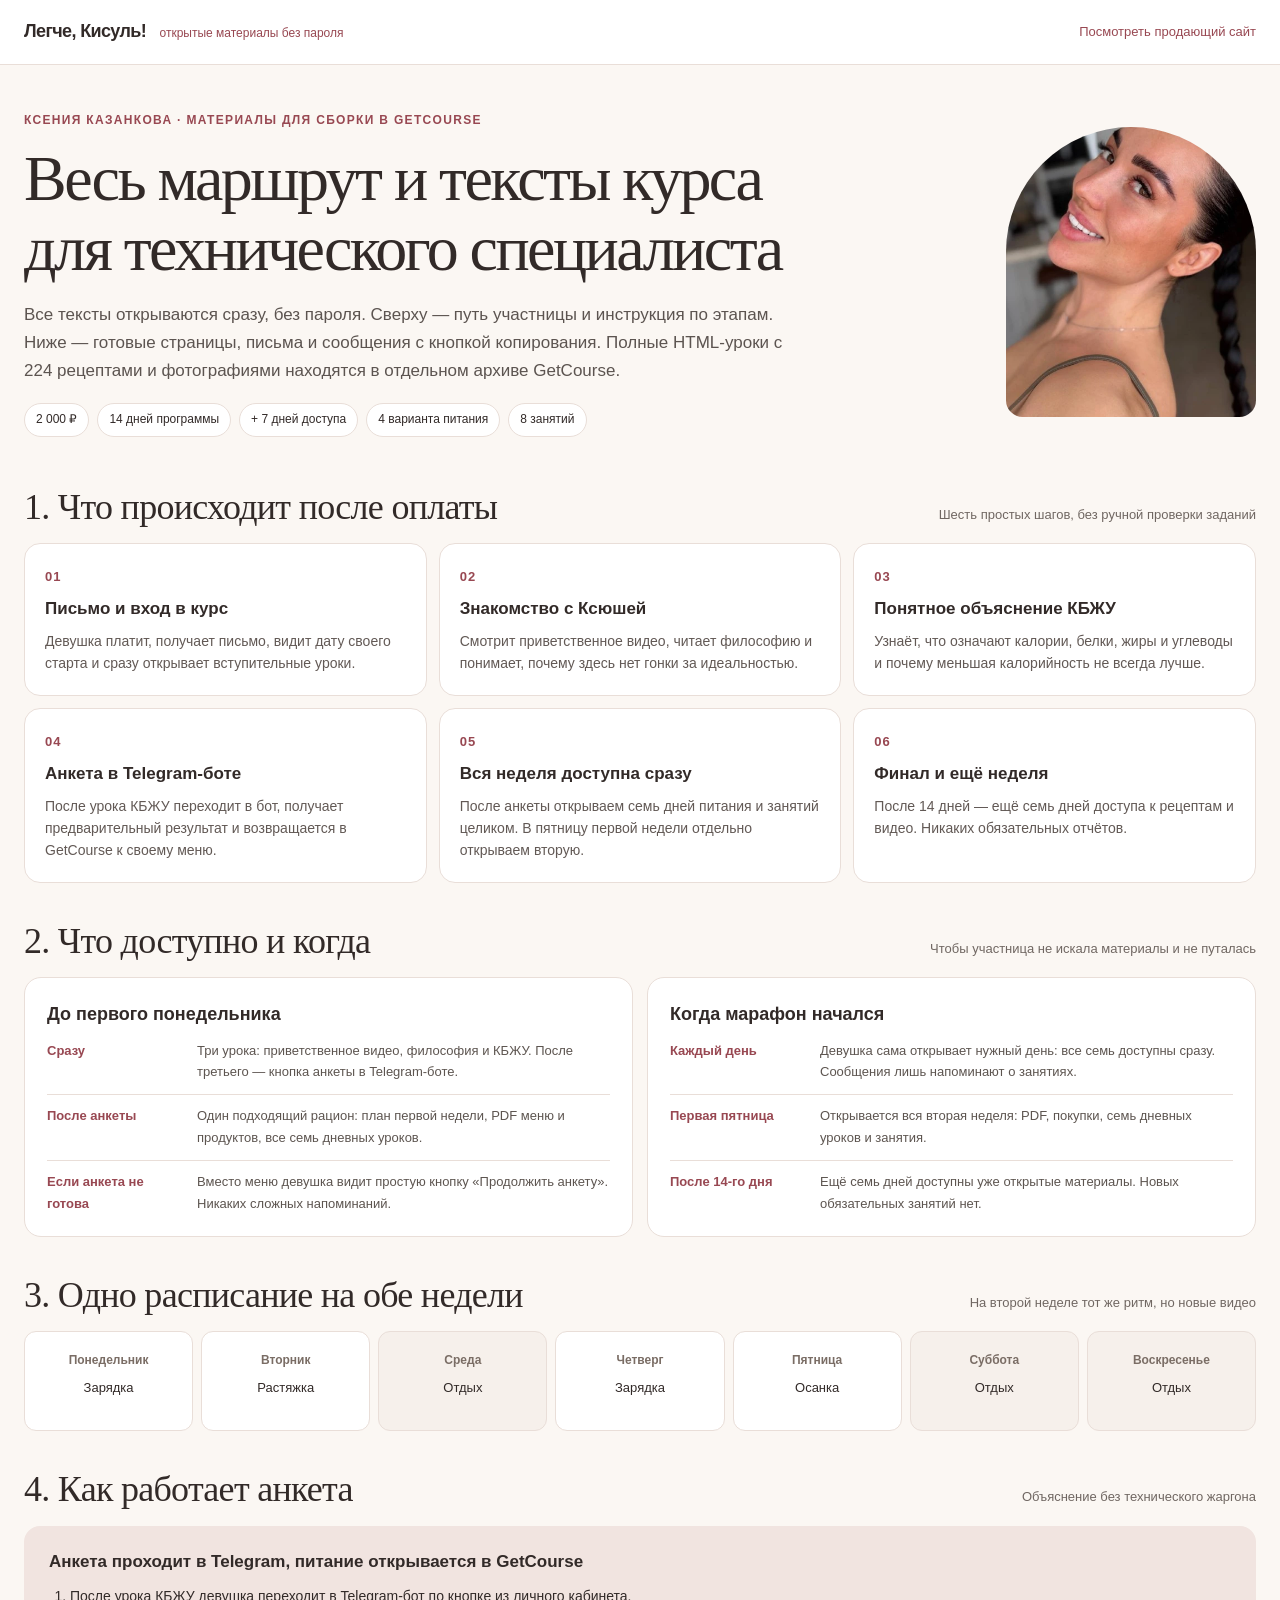
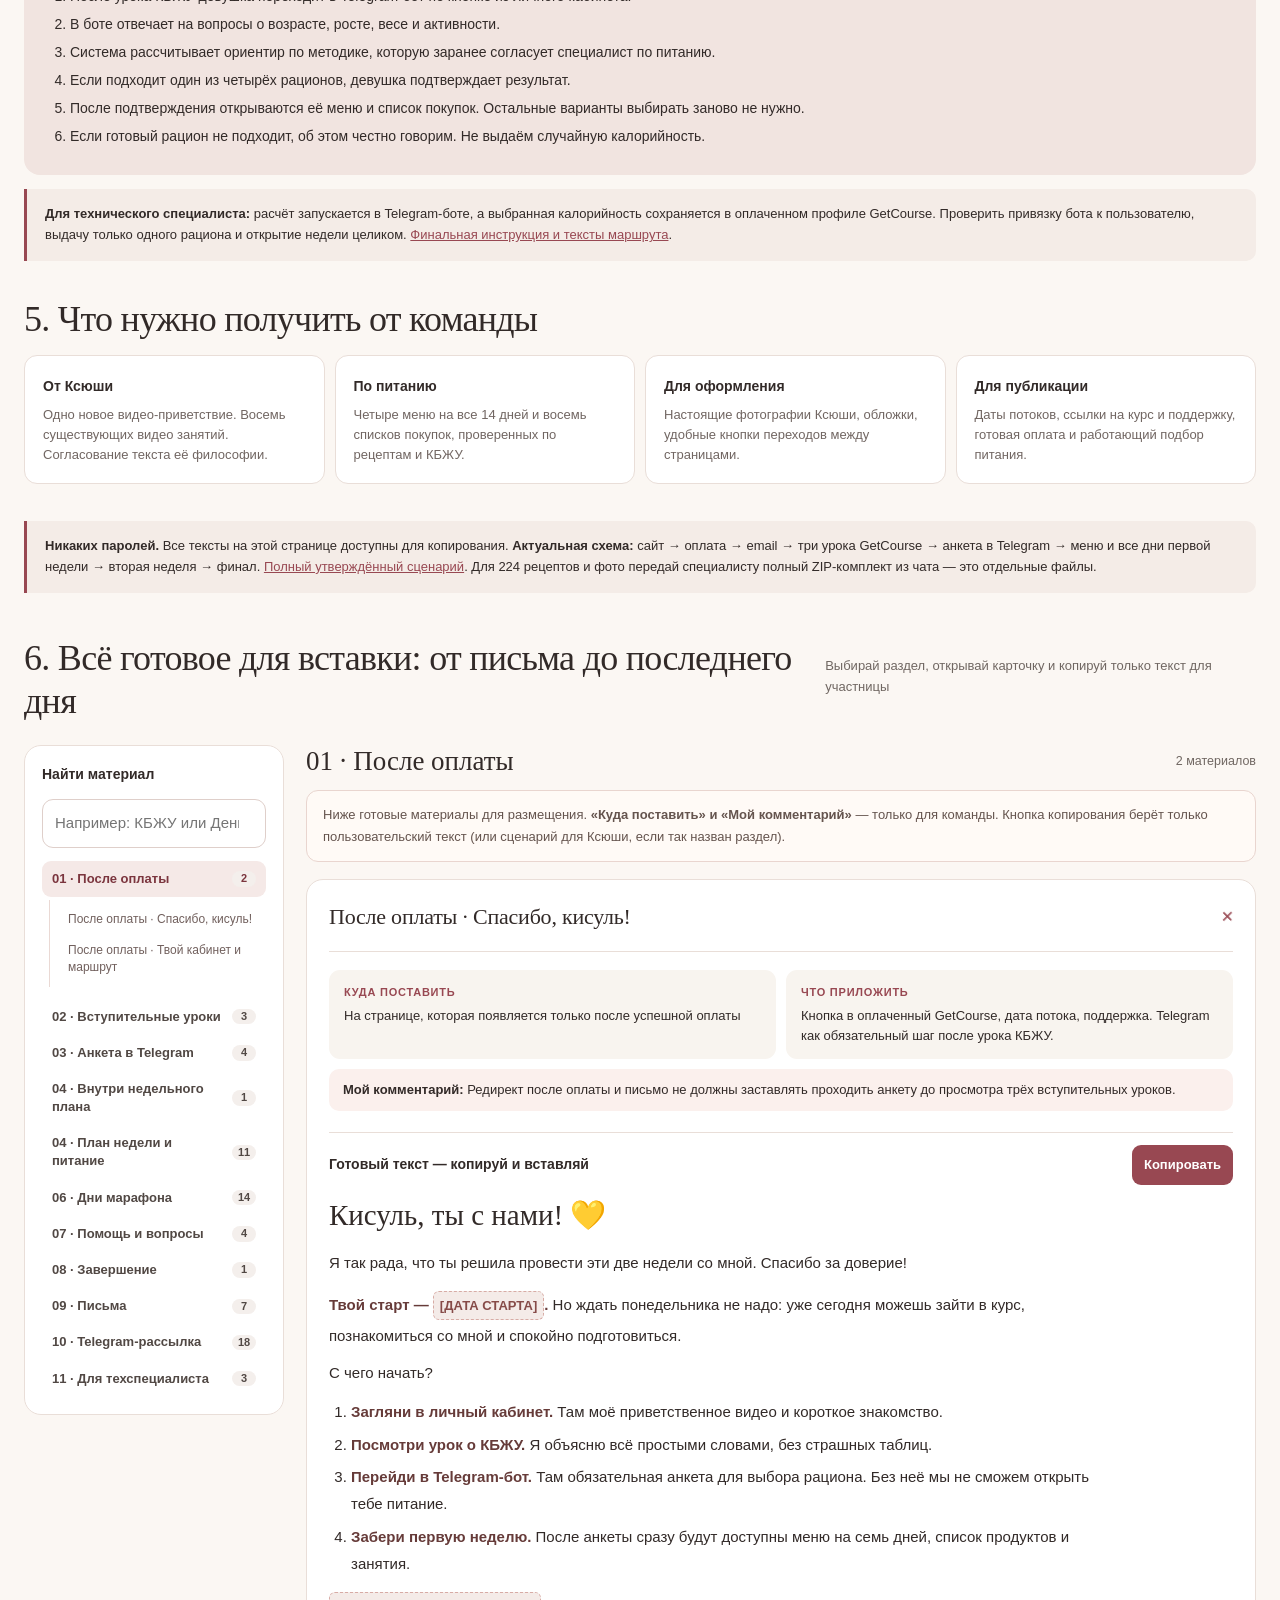
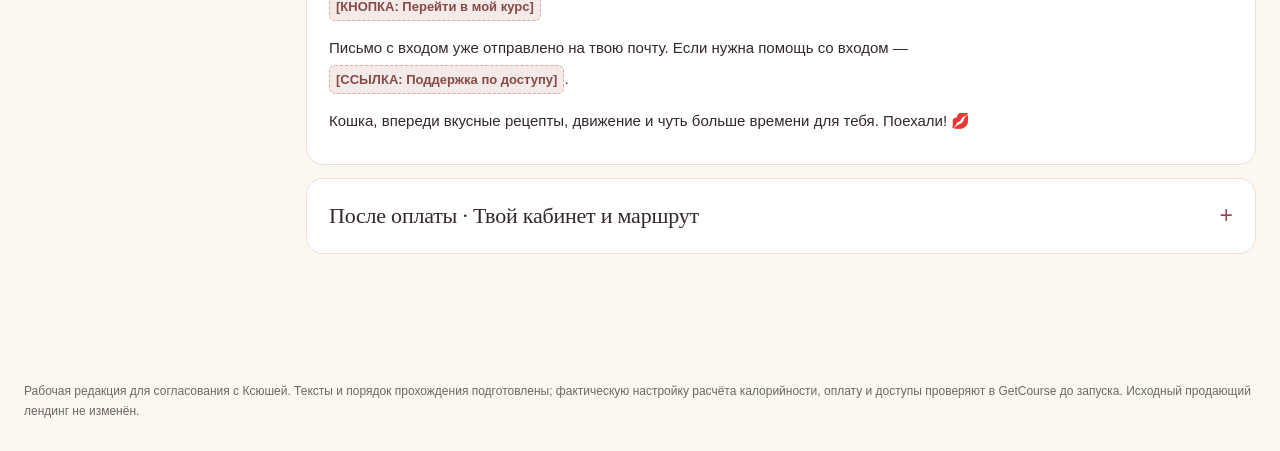
==== commit 5febb91d: "Add per-text sidebar navigation, clear copy formatting and voice-script labels" ====
--- a/course-map/index.html
+++ b/course-map/index.html
@@ -97,7 +97,7 @@
 @media(max-width:700px){.shell{padding:0 13px}.top .shell{min-height:56px}.top a{font-size:11px}.hero{grid-template-columns:1fr;padding:25px 0 15px}.hero img{display:none}.hero h1{font-size:39px}.hero p{font-size:16px}.steps,.access{grid-template-columns:1fr}.week{grid-template-columns:repeat(2,1fr)}.requirements{grid-template-columns:1fr 1fr}.workspace{grid-template-columns:1fr}.side{position:relative;top:0;max-height:280px}.placement{grid-template-columns:1fr}.card{padding:16px}.card summary h4{font-size:20px}.heading{display:block}.heading p{margin-top:6px}.access-row{grid-template-columns:100px 1fr;gap:11px}}
 @media print{.top,.hero,.side,.righthead,.copy,.heading,.steps,.access,.explain,.week,.requirements,.warning{display:none!important}.workspace{display:block}.card{break-inside:avoid}}
 @media(prefers-reduced-motion:reduce){html{scroll-behavior:auto!important}.card summary .chevron{transition:none}}
-</style>
+.nav-sub{margin:3px 0 12px 7px;padding:4px 0 4px 10px;border-left:1px solid #ead9d4}.nav-subitem{border:0;display:block;width:100%;text-align:left;background:none;border-radius:8px;padding:7px 8px;color:#71605d;font:12px/1.4 -apple-system,BlinkMacSystemFont,"Segoe UI",Arial,sans-serif;cursor:pointer}.nav-subitem:hover,.nav-subitem:focus-visible{background:#f7ece9;color:#7e3f48}.nav-item{font-weight:650}.intro-note{border:1px solid #e9d5cf;background:#fffaf6;border-radius:12px;padding:13px 16px;margin:0 0 17px;font-size:13px;line-height:1.7;color:#65544e}.prose h1{font-size:29px}.copy:focus-visible,.nav-subitem:focus-visible,.nav-item:focus-visible{outline:2px solid var(--rose);outline-offset:2px}</style>
 </head>
 <body>
 <header class="top"><div class="shell"><div class="logo">Легче, Кисуль! <small>открытые материалы без пароля</small></div><a href="../landing/" target="_blank" rel="noopener">Посмотреть продающий сайт</a></div></header>
@@ -143,7 +143,7 @@
 <div class="requirement"><b>Для оформления</b><p>Настоящие фотографии Ксюши, обложки, удобные кнопки переходов между страницами.</p></div>
 <div class="requirement"><b>Для публикации</b><p>Даты потоков, ссылки на курс и поддержку, готовая оплата и работающий подбор питания.</p></div></div>
 </section>
-<div class="warning" style="margin:22px 0"><strong>Никаких паролей.</strong> Все тексты на этой странице доступны для копирования. <strong>Актуальная схема:</strong> сайт → оплата → email → три урока GetCourse → анкета в Telegram → меню и все дни первой недели → вторая неделя → финал. <a href="FINAL_ROUTE_2026-10-31.md">Полный утверждённый сценарий</a>. Для 224 рецептов и фото передай специалисту полный ZIP-комплект из чата — это отдельные файлы.</div><section class="section" id="materials"><div class="heading"><h2>6. Готовые тексты для размещения</h2><p>Выбирай раздел, открывай карточку и копируй только текст для участницы</p></div>
+<div class="warning" style="margin:22px 0"><strong>Никаких паролей.</strong> Все тексты на этой странице доступны для копирования. <strong>Актуальная схема:</strong> сайт → оплата → email → три урока GetCourse → анкета в Telegram → меню и все дни первой недели → вторая неделя → финал. <a href="FINAL_ROUTE_2026-10-31.md">Полный утверждённый сценарий</a>. Для 224 рецептов и фото передай специалисту полный ZIP-комплект из чата — это отдельные файлы.</div><section class="section" id="materials"><div class="heading"><h2>6. Всё готовое для вставки: от письма до последнего дня</h2><p>Выбирай раздел, открывай карточку и копируй только текст для участницы</p></div>
 <div class="workspace">
 <aside class="side"><h3>Найти материал</h3><input id="search" class="find" type="search" placeholder="Например: КБЖУ или День 8" aria-label="Поиск по материалам"><nav id="nav"></nav></aside>
 <div class="right"><div class="righthead"><h3 id="group-title">Загружаю материалы…</h3><small id="total"></small></div><div id="cards"></div></div>
@@ -175,9 +175,29 @@
 }
 function categories(){return [...new Set(items.map(x=>x.section))]}
 function selectGroup(g){group=g;query="";$("search").value="";renderNav();renderCards();$("materials").scrollIntoView({behavior:"smooth",block:"start"})}
-function renderNav(){const list=categories();$("nav").innerHTML=list.map(x=>'<button type="button" class="nav-item'+(group===x?" active":"")+'" data-group="'+escapeHTML(x)+'">'+escapeHTML(x)+' <span>'+items.filter(t=>t.section===x).length+'</span></button>').join("");$("nav").querySelectorAll("button").forEach(b=>b.onclick=()=>selectGroup(b.dataset.group))}
-function renderCards(){let data=items.filter(x=>(query||(x.section===group))&&(!query||[x.title,x.copy,x.place].join(" ").toLowerCase().includes(query)));$("group-title").textContent=query?"Результаты поиска":group;$("total").textContent=data.length+" материалов";$("cards").innerHTML=data.length?data.map((x,i)=>'<article class="card" id="'+escapeHTML(x.id)+'"><details '+(i===0?"open":"")+'><summary><h4>'+escapeHTML(x.title)+'</h4><span class="chevron" aria-hidden="true">+</span></summary><div class="card-inner"><div class="placement"><div class="info"><strong>Куда поставить</strong><p>'+escapeHTML(x.place)+'</p></div><div class="info"><strong>Что приложить</strong><p>'+escapeHTML(x.asset)+'</p></div></div>'+(x.check?'<div class="check"><strong>Мой комментарий:</strong> '+escapeHTML(x.check)+'</div>':"")+'<div class="copyhead"><b>'+(x.type==="team"?"Инструкция команде":"Готовый текст — копируй и вставляй")+'</b><button type="button" class="copy" data-id="'+escapeHTML(x.id)+'">Копировать</button></div><div class="prose">'+markdown(x.copy)+'</div></div></details></article>').join(""):'<div class="empty">По этому запросу ничего не нашлось. Попробуй другое слово.</div>';
-$("cards").querySelectorAll("[data-id]").forEach(b=>b.onclick=async()=>{const item=items.find(x=>x.id===b.dataset.id);try{await navigator.clipboard.writeText(item.copy);b.textContent="Скопировано ✓";setTimeout(()=>{b.textContent="Копировать"},1600)}catch(e){b.textContent="Выдели текст вручную";}});
+function renderNav(){
+const list=categories();
+$("nav").innerHTML=list.map(g=>{
+const groupItems=items.filter(x=>x.section===g);
+const active=group===g;
+return '<div class="nav-group"><button type="button" class="nav-item'+(active?' active':'')+'" data-group="'+escapeHTML(g)+'">'+escapeHTML(g)+' <span>'+groupItems.length+'</span></button>'+
+(active?'<div class="nav-sub">'+groupItems.map(x=>'<button type="button" class="nav-subitem" data-jump="'+escapeHTML(x.id)+'">'+escapeHTML(x.title)+'</button>').join('')+'</div>':'')+
+'</div>';
+}).join("");
+$("nav").querySelectorAll("[data-group]").forEach(b=>b.onclick=()=>selectGroup(b.dataset.group));
+$("nav").querySelectorAll("[data-jump]").forEach(b=>b.onclick=()=>{
+const el=document.getElementById(b.dataset.jump);if(!el)return;
+const details=el.querySelector('details');if(details)details.open=true;
+el.scrollIntoView({behavior:'smooth',block:'start'});
+});
+}
+function renderCards(){let data=items.filter(x=>(query||(x.section===group))&&(!query||[x.title,x.copy,x.place].join(" ").toLowerCase().includes(query)));$("group-title").textContent=query?"Результаты поиска":group;$("total").textContent=data.length+" материалов";$("cards").innerHTML=data.length?'<div class="intro-note">Ниже готовые материалы для размещения. <strong>«Куда поставить» и «Мой комментарий»</strong> — только для команды. Кнопка копирования берёт только пользовательский текст (или сценарий для Ксюши, если так назван раздел).</div>'+data.map((x,i)=>'<article class="card" id="'+escapeHTML(x.id)+'"><details '+(i===0?"open":"")+'><summary><h4>'+escapeHTML(x.title)+'</h4><span class="chevron" aria-hidden="true">+</span></summary><div class="card-inner"><div class="placement"><div class="info"><strong>Куда поставить</strong><p>'+escapeHTML(x.place)+'</p></div><div class="info"><strong>Что приложить</strong><p>'+escapeHTML(x.asset)+'</p></div></div>'+(x.check?'<div class="check"><strong>Мой комментарий:</strong> '+escapeHTML(x.check)+'</div>':"")+'<div class="copyhead"><b>'+(x.type==="team"?"Инструкция команде":x.type==="video_script"?"Сценарий для записи Ксюшей":"Готовый текст — копируй и вставляй")+'</b><button type="button" class="copy" data-id="'+escapeHTML(x.id)+'">Копировать</button></div><div class="prose">'+markdown(x.copy)+'</div></div></details></article>').join(""):'<div class="empty">По этому запросу ничего не нашлось. Попробуй другое слово.</div>';
+$("cards").querySelectorAll("[data-id]").forEach(b=>b.onclick=async()=>{const item=items.find(x=>x.id===b.dataset.id);try{const plain=item.copy.replace(/^#{1,4} /gm,'').replace(/\*\*([^*]+)\*\*/g,'$1').replace(/^\*([^*]+)\*$/gm,'$1');
+if(navigator.clipboard.write && window.ClipboardItem){
+  const html='<div>'+markdown(item.copy)+'</div>';
+  await navigator.clipboard.write([new ClipboardItem({'text/html':new Blob([html],{type:'text/html'}),'text/plain':new Blob([plain],{type:'text/plain'})})]);
+}else await navigator.clipboard.writeText(plain);
+b.textContent="Скопировано ✓";setTimeout(()=>{b.textContent="Копировать"},1600)}catch(e){b.textContent="Выдели текст вручную";}});
 }
 async function init(){
 try{const res=await fetch("./library.json",{cache:"no-store"});if(!res.ok)throw new Error("HTTP "+res.status);const doc=await res.json();items=doc.items.filter(x=>x.section&&x.title&&x.copy);group=categories()[0];renderNav();renderCards()}catch(e){$("group-title").textContent="Не удалось загрузить материалы";$("cards").innerHTML='<div class="empty">Попробуй обновить страницу. <a href="./content.md">Открыть все тексты напрямую</a>.</div>'}}
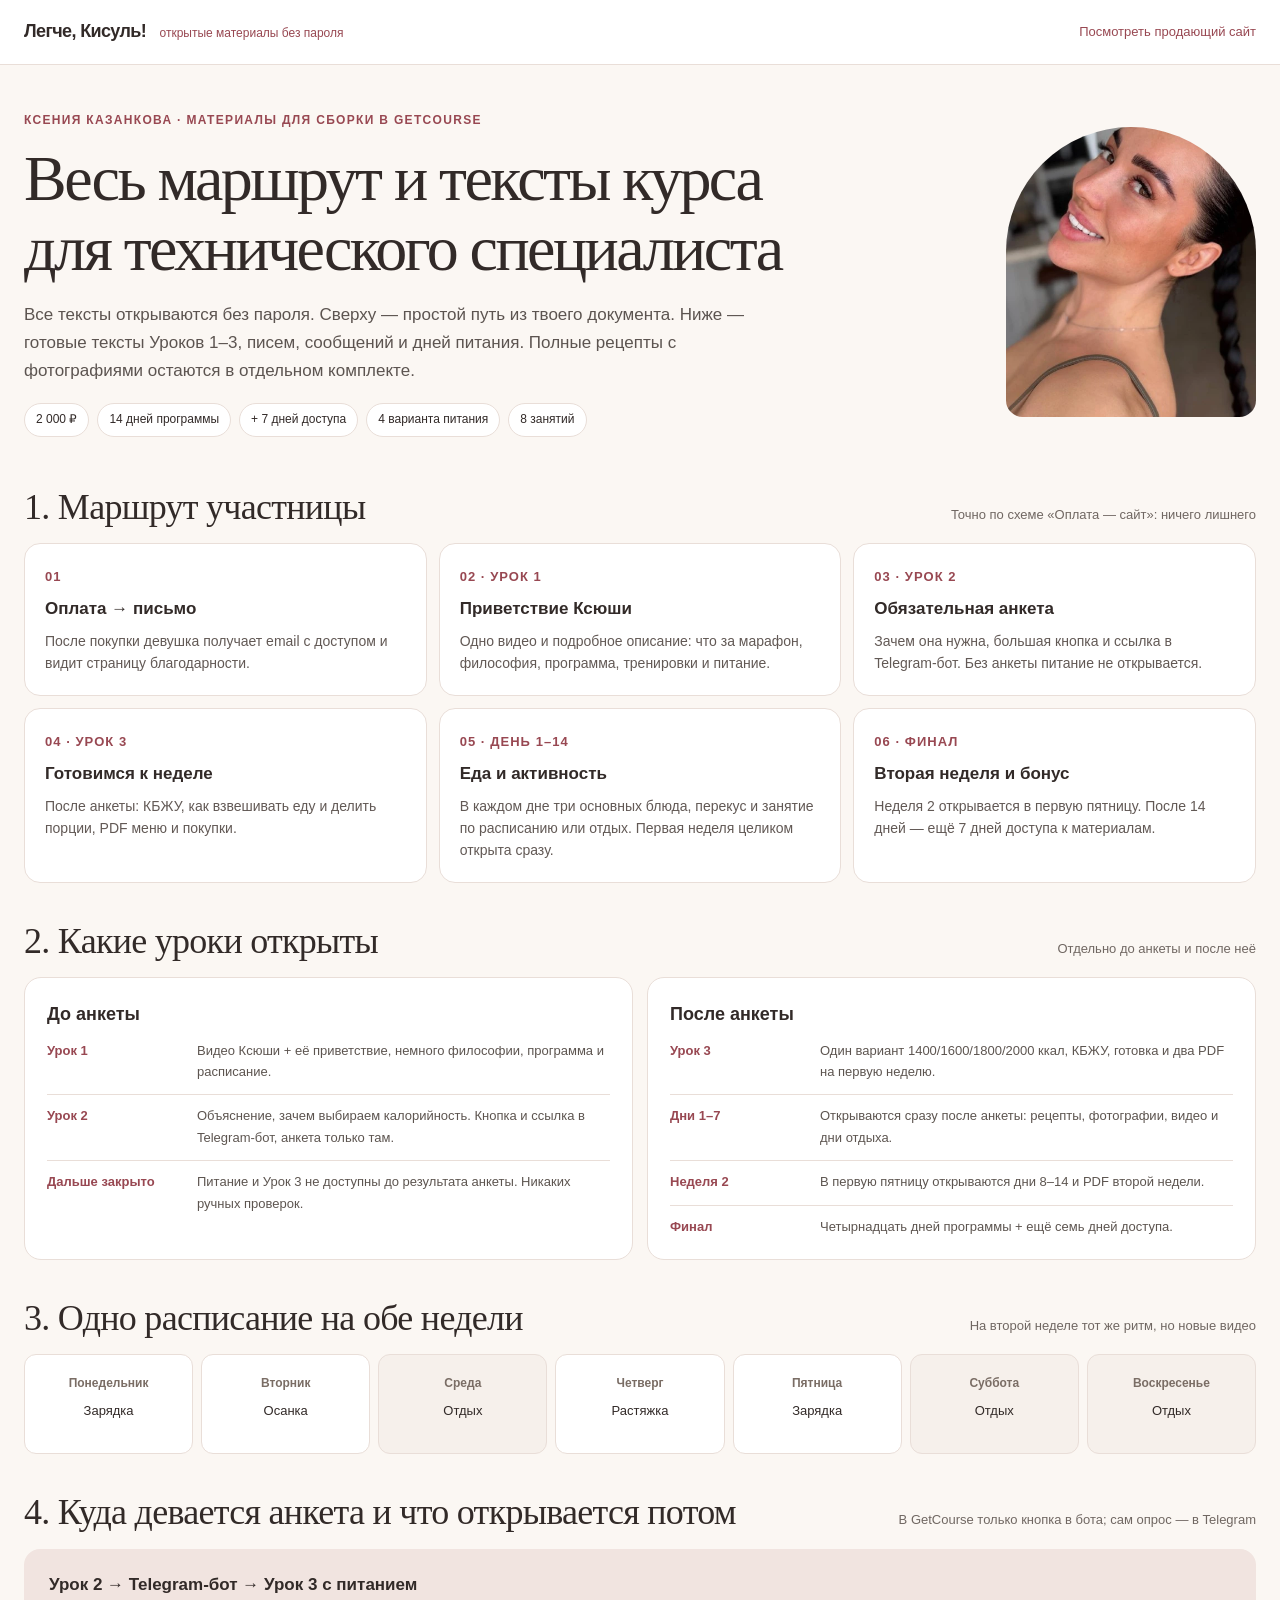
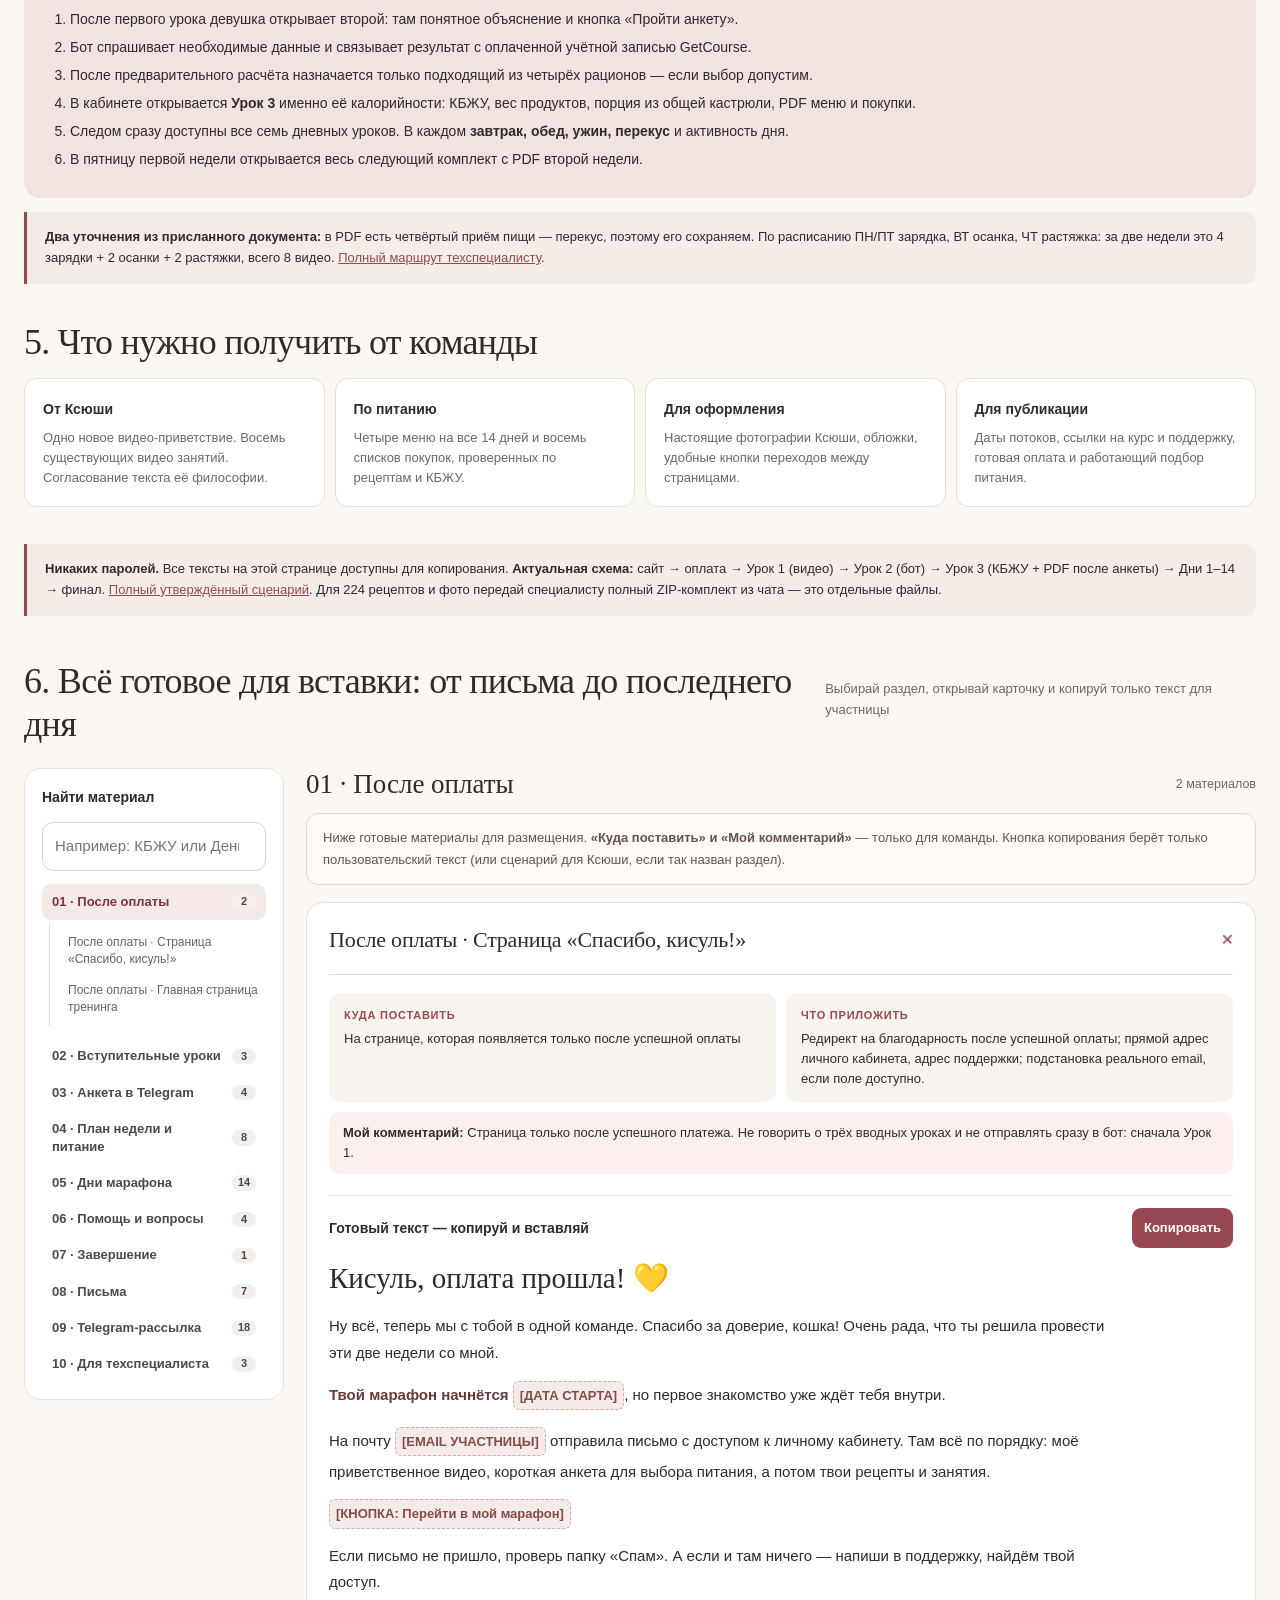
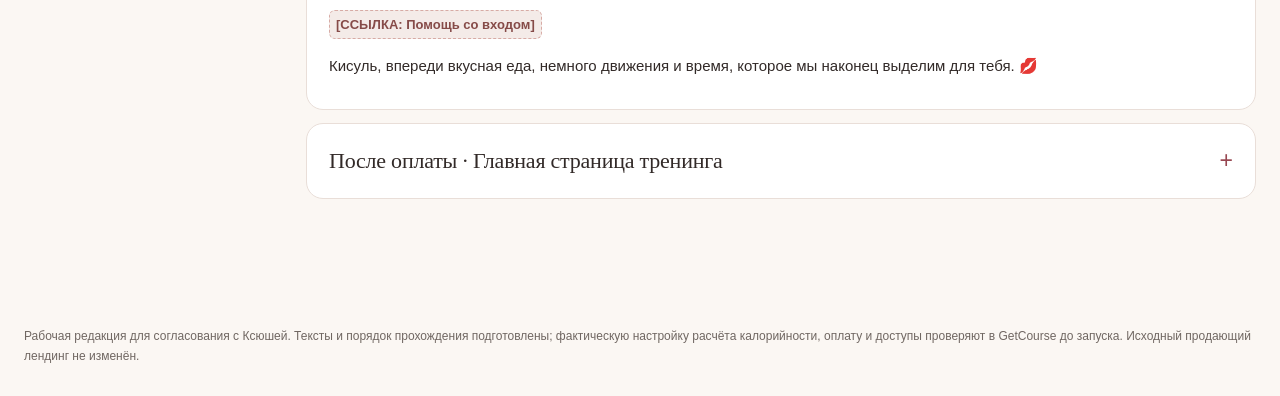
==== commit be693de0: "Update course-map public UI to user-supplied two-intro + lesson3 nutrition route" ====
--- a/course-map/index.html
+++ b/course-map/index.html
@@ -103,39 +103,45 @@
 <header class="top"><div class="shell"><div class="logo">Легче, Кисуль! <small>открытые материалы без пароля</small></div><a href="../landing/" target="_blank" rel="noopener">Посмотреть продающий сайт</a></div></header>
 <main class="shell">
 <section class="hero">
-<div><span class="eyebrow">Ксения Казанкова · материалы для сборки в GetCourse</span><h1>Весь маршрут и тексты курса<br>для технического специалиста</h1><p>Все тексты открываются сразу, без пароля. Сверху — путь участницы и инструкция по этапам. Ниже — готовые страницы, письма и сообщения с кнопкой копирования. Полные HTML-уроки с 224 рецептами и фотографиями находятся в отдельном архиве GetCourse.</p>
+<div><span class="eyebrow">Ксения Казанкова · материалы для сборки в GetCourse</span><h1>Весь маршрут и тексты курса<br>для технического специалиста</h1><p>Все тексты открываются без пароля. Сверху — простой путь из твоего документа. Ниже — готовые тексты Уроков 1–3, писем, сообщений и дней питания. Полные рецепты с фотографиями остаются в отдельном комплекте.</p>
 <div class="meta"><span>2 000 ₽</span><span>14 дней программы</span><span>+ 7 дней доступа</span><span>4 варианта питания</span><span>8 занятий</span></div></div>
 <img src="../landing/assets/ksenia-author.webp" alt="Ксения Казанкова">
 </section>
-<section class="section" id="overview"><div class="heading"><h2>1. Что происходит после оплаты</h2><p>Шесть простых шагов, без ручной проверки заданий</p></div>
+<section class="section" id="overview"><div class="heading"><h2>1. Маршрут участницы</h2><p>Точно по схеме «Оплата — сайт»: ничего лишнего</p></div>
 <div class="steps">
-<div class="step"><span class="number">01</span><h3>Письмо и вход в курс</h3><p>Девушка платит, получает письмо, видит дату своего старта и сразу открывает вступительные уроки.</p></div>
-<div class="step"><span class="number">02</span><h3>Знакомство с Ксюшей</h3><p>Смотрит приветственное видео, читает философию и понимает, почему здесь нет гонки за идеальностью.</p></div>
-<div class="step"><span class="number">03</span><h3>Понятное объяснение КБЖУ</h3><p>Узнаёт, что означают калории, белки, жиры и углеводы и почему меньшая калорийность не всегда лучше.</p></div>
-<div class="step"><span class="number">04</span><h3>Анкета в Telegram-боте</h3><p>После урока КБЖУ переходит в бот, получает предварительный результат и возвращается в GetCourse к своему меню.</p></div>
-<div class="step"><span class="number">05</span><h3>Вся неделя доступна сразу</h3><p>После анкеты открываем семь дней питания и занятий целиком. В пятницу первой недели отдельно открываем вторую.</p></div>
-<div class="step"><span class="number">06</span><h3>Финал и ещё неделя</h3><p>После 14 дней — ещё семь дней доступа к рецептам и видео. Никаких обязательных отчётов.</p></div>
+<div class="step"><span class="number">01</span><h3>Оплата → письмо</h3><p>После покупки девушка получает email с доступом и видит страницу благодарности.</p></div>
+<div class="step"><span class="number">02 · УРОК 1</span><h3>Приветствие Ксюши</h3><p>Одно видео и подробное описание: что за марафон, философия, программа, тренировки и питание.</p></div>
+<div class="step"><span class="number">03 · УРОК 2</span><h3>Обязательная анкета</h3><p>Зачем она нужна, большая кнопка и ссылка в Telegram-бот. Без анкеты питание не открывается.</p></div>
+<div class="step"><span class="number">04 · УРОК 3</span><h3>Готовимся к неделе</h3><p>После анкеты: КБЖУ, как взвешивать еду и делить порции, PDF меню и покупки.</p></div>
+<div class="step"><span class="number">05 · ДЕНЬ 1–14</span><h3>Еда и активность</h3><p>В каждом дне три основных блюда, перекус и занятие по расписанию или отдых. Первая неделя целиком открыта сразу.</p></div>
+<div class="step"><span class="number">06 · ФИНАЛ</span><h3>Вторая неделя и бонус</h3><p>Неделя 2 открывается в первую пятницу. После 14 дней — ещё 7 дней доступа к материалам.</p></div>
 </div></section>
-<section class="section"><div class="heading"><h2>2. Что доступно и когда</h2><p>Чтобы участница не искала материалы и не путалась</p></div>
+<section class="section"><div class="heading"><h2>2. Какие уроки открыты</h2><p>Отдельно до анкеты и после неё</p></div>
 <div class="access">
-<div class="box"><h3>До первого понедельника</h3><div class="stack">
-<div class="access-row"><strong>Сразу</strong><p>Три урока: приветственное видео, философия и КБЖУ. После третьего — кнопка анкеты в Telegram-боте.</p></div>
-<div class="access-row"><strong>После анкеты</strong><p>Один подходящий рацион: план первой недели, PDF меню и продуктов, все семь дневных уроков.</p></div>
-<div class="access-row"><strong>Если анкета не готова</strong><p>Вместо меню девушка видит простую кнопку «Продолжить анкету». Никаких сложных напоминаний.</p></div>
+<div class="box"><h3>До анкеты</h3><div class="stack">
+<div class="access-row"><strong>Урок 1</strong><p>Видео Ксюши + её приветствие, немного философии, программа и расписание.</p></div>
+<div class="access-row"><strong>Урок 2</strong><p>Объяснение, зачем выбираем калорийность. Кнопка и ссылка в Telegram-бот, анкета только там.</p></div>
+<div class="access-row"><strong>Дальше закрыто</strong><p>Питание и Урок 3 не доступны до результата анкеты. Никаких ручных проверок.</p></div>
 </div></div>
-<div class="box"><h3>Когда марафон начался</h3><div class="stack">
-<div class="access-row"><strong>Каждый день</strong><p>Девушка сама открывает нужный день: все семь доступны сразу. Сообщения лишь напоминают о занятиях.</p></div>
-<div class="access-row"><strong>Первая пятница</strong><p>Открывается вся вторая неделя: PDF, покупки, семь дневных уроков и занятия.</p></div>
-<div class="access-row"><strong>После 14-го дня</strong><p>Ещё семь дней доступны уже открытые материалы. Новых обязательных занятий нет.</p></div>
-</div></div></div>
-</section>
+<div class="box"><h3>После анкеты</h3><div class="stack">
+<div class="access-row"><strong>Урок 3</strong><p>Один вариант 1400/1600/1800/2000 ккал, КБЖУ, готовка и два PDF на первую неделю.</p></div>
+<div class="access-row"><strong>Дни 1–7</strong><p>Открываются сразу после анкеты: рецепты, фотографии, видео и дни отдыха.</p></div>
+<div class="access-row"><strong>Неделя 2</strong><p>В первую пятницу открываются дни 8–14 и PDF второй недели.</p></div>
+<div class="access-row"><strong>Финал</strong><p>Четырнадцать дней программы + ещё семь дней доступа.</p></div>
+</div></div></div></section>
 <section class="section"><div class="heading"><h2>3. Одно расписание на обе недели</h2><p>На второй неделе тот же ритм, но новые видео</p></div>
-<div class="week"><article><b>Понедельник</b><p>Зарядка</p></article><article><b>Вторник</b><p>Растяжка</p></article><article class="rest"><b>Среда</b><p>Отдых</p></article><article><b>Четверг</b><p>Зарядка</p></article><article><b>Пятница</b><p>Осанка</p></article><article class="rest"><b>Суббота</b><p>Отдых</p></article><article class="rest"><b>Воскресенье</b><p>Отдых</p></article></div>
-</section>
-<section class="section"><div class="heading"><h2>4. Как работает анкета</h2><p>Объяснение без технического жаргона</p></div>
-<div class="explain"><h3>Анкета проходит в Telegram, питание открывается в GetCourse</h3>
-<ol><li>После урока КБЖУ девушка переходит в Telegram-бот по кнопке из личного кабинета.</li><li>В боте отвечает на вопросы о возрасте, росте, весе и активности.</li><li>Система рассчитывает ориентир по методике, которую заранее согласует специалист по питанию.</li><li>Если подходит один из четырёх рационов, девушка подтверждает результат.</li><li>После подтверждения открываются её меню и список покупок. Остальные варианты выбирать заново не нужно.</li><li>Если готовый рацион не подходит, об этом честно говорим. Не выдаём случайную калорийность.</li></ol></div>
-<div class="warning"><strong>Для технического специалиста:</strong> расчёт запускается в Telegram-боте, а выбранная калорийность сохраняется в оплаченном профиле GetCourse. Проверить привязку бота к пользователю, выдачу только одного рациона и открытие недели целиком. <a href="FINAL_ROUTE_2026-10-31.md">Финальная инструкция и тексты маршрута</a>.</div>
+<div class="week"><article><b>Понедельник</b><p>Зарядка</p></article><article><b>Вторник</b><p>Осанка</p></article><article class="rest"><b>Среда</b><p>Отдых</p></article><article><b>Четверг</b><p>Растяжка</p></article><article><b>Пятница</b><p>Зарядка</p></article><article class="rest"><b>Суббота</b><p>Отдых</p></article><article class="rest"><b>Воскресенье</b><p>Отдых</p></article></div>
+</section>
+<section class="section"><div class="heading"><h2>4. Куда девается анкета и что открывается потом</h2><p>В GetCourse только кнопка в бота; сам опрос — в Telegram</p></div>
+<div class="explain"><h3>Урок 2 → Telegram-бот → Урок 3 с питанием</h3>
+<ol><li>После первого урока девушка открывает второй: там понятное объяснение и кнопка «Пройти анкету».</li>
+<li>Бот спрашивает необходимые данные и связывает результат с оплаченной учётной записью GetCourse.</li>
+<li>После предварительного расчёта назначается только подходящий из четырёх рационов — если выбор допустим.</li>
+<li>В кабинете открывается <strong>Урок 3</strong> именно её калорийности: КБЖУ, вес продуктов, порция из общей кастрюли, PDF меню и покупки.</li>
+<li>Следом сразу доступны все семь дневных уроков. В каждом <strong>завтрак, обед, ужин, перекус</strong> и активность дня.</li>
+<li>В пятницу первой недели открывается весь следующий комплект с PDF второй недели.</li>
+</ol></div>
+<div class="warning"><strong>Два уточнения из присланного документа:</strong> в PDF есть четвёртый приём пищи — перекус, поэтому его сохраняем. По расписанию ПН/ПТ зарядка, ВТ осанка, ЧТ растяжка: за две недели это 4 зарядки + 2 осанки + 2 растяжки, всего 8 видео. <a href="FINAL_ROUTE_2026-10-31.md">Полный маршрут техспециалисту</a>.</div>
 </section>
 <section class="section"><div class="heading"><h2>5. Что нужно получить от команды</h2></div>
 <div class="requirements"><div class="requirement"><b>От Ксюши</b><p>Одно новое видео-приветствие. Восемь существующих видео занятий. Согласование текста её философии.</p></div>
@@ -143,7 +149,7 @@
 <div class="requirement"><b>Для оформления</b><p>Настоящие фотографии Ксюши, обложки, удобные кнопки переходов между страницами.</p></div>
 <div class="requirement"><b>Для публикации</b><p>Даты потоков, ссылки на курс и поддержку, готовая оплата и работающий подбор питания.</p></div></div>
 </section>
-<div class="warning" style="margin:22px 0"><strong>Никаких паролей.</strong> Все тексты на этой странице доступны для копирования. <strong>Актуальная схема:</strong> сайт → оплата → email → три урока GetCourse → анкета в Telegram → меню и все дни первой недели → вторая неделя → финал. <a href="FINAL_ROUTE_2026-10-31.md">Полный утверждённый сценарий</a>. Для 224 рецептов и фото передай специалисту полный ZIP-комплект из чата — это отдельные файлы.</div><section class="section" id="materials"><div class="heading"><h2>6. Всё готовое для вставки: от письма до последнего дня</h2><p>Выбирай раздел, открывай карточку и копируй только текст для участницы</p></div>
+<div class="warning" style="margin:22px 0"><strong>Никаких паролей.</strong> Все тексты на этой странице доступны для копирования. <strong>Актуальная схема:</strong> сайт → оплата → Урок 1 (видео) → Урок 2 (бот) → Урок 3 (КБЖУ + PDF после анкеты) → Дни 1–14 → финал. <a href="FINAL_ROUTE_2026-10-31.md">Полный утверждённый сценарий</a>. Для 224 рецептов и фото передай специалисту полный ZIP-комплект из чата — это отдельные файлы.</div><section class="section" id="materials"><div class="heading"><h2>6. Всё готовое для вставки: от письма до последнего дня</h2><p>Выбирай раздел, открывай карточку и копируй только текст для участницы</p></div>
 <div class="workspace">
 <aside class="side"><h3>Найти материал</h3><input id="search" class="find" type="search" placeholder="Например: КБЖУ или День 8" aria-label="Поиск по материалам"><nav id="nav"></nav></aside>
 <div class="right"><div class="righthead"><h3 id="group-title">Загружаю материалы…</h3><small id="total"></small></div><div id="cards"></div></div>
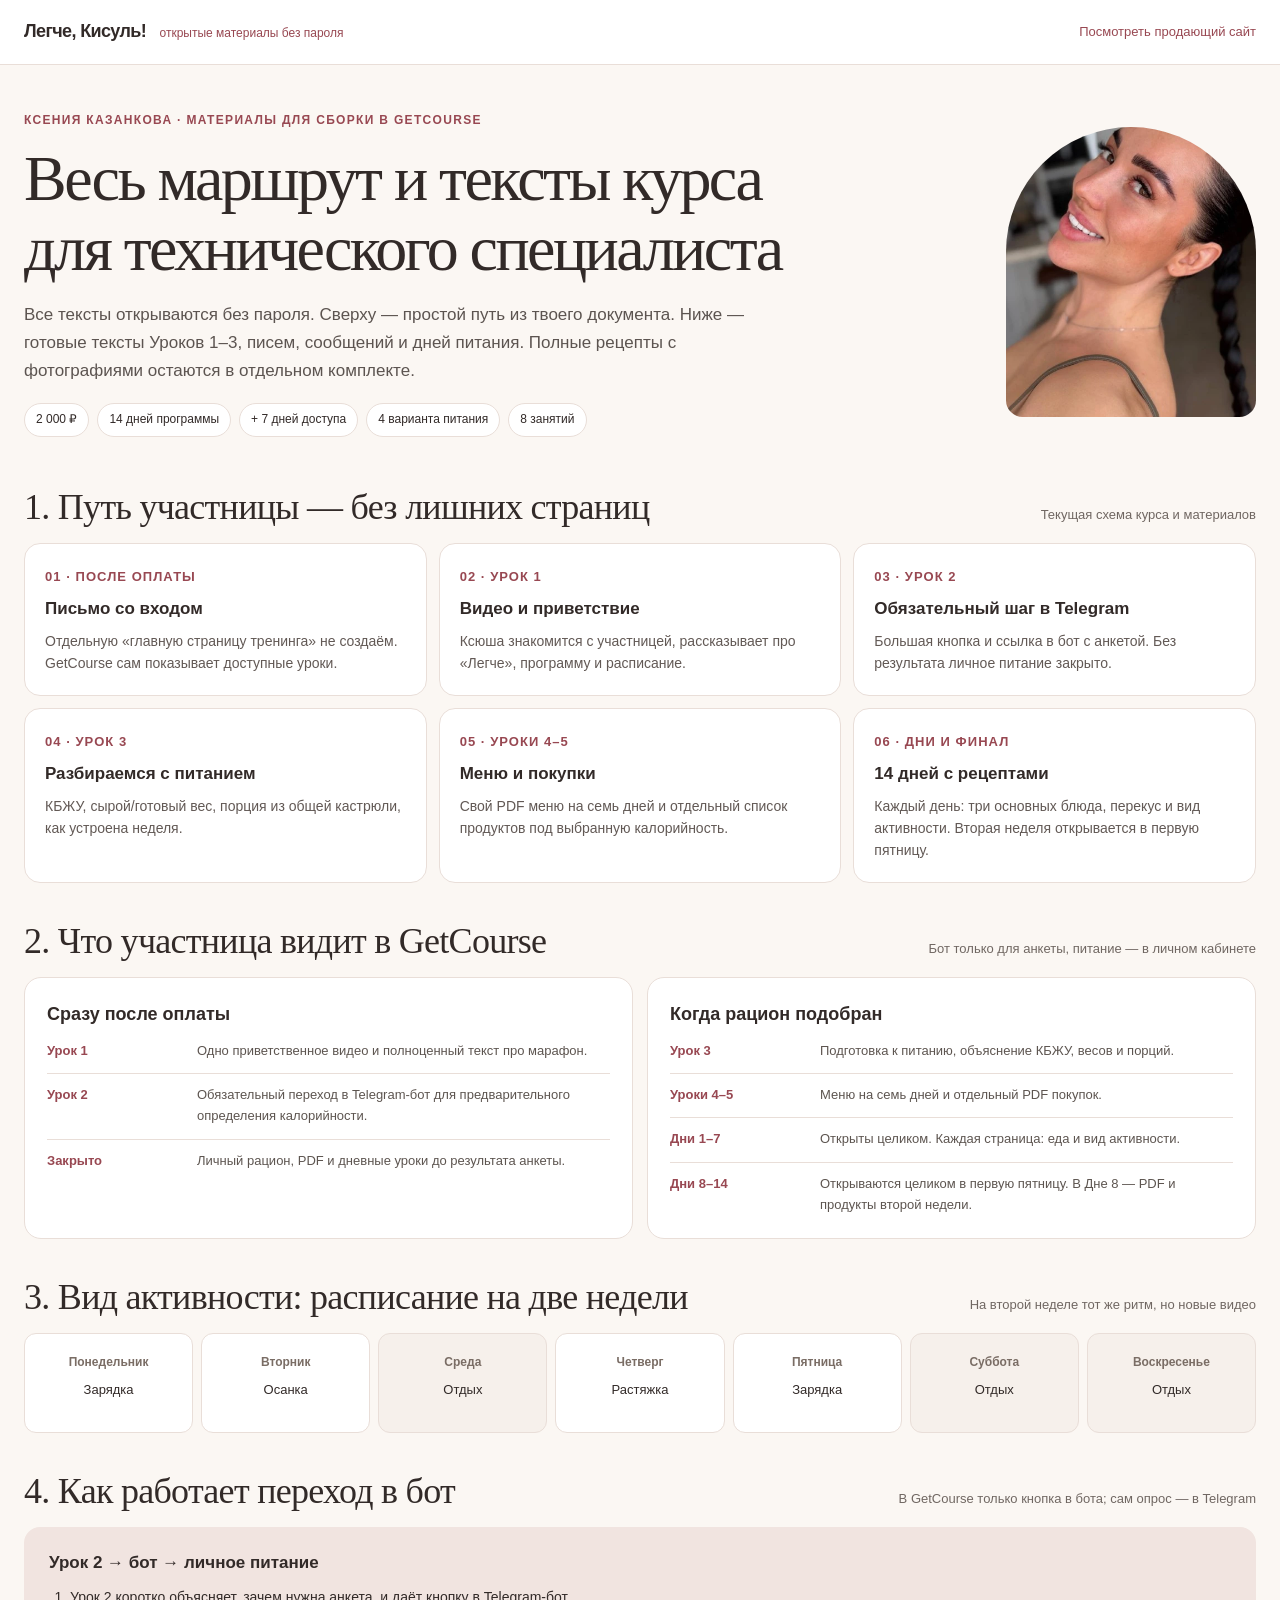
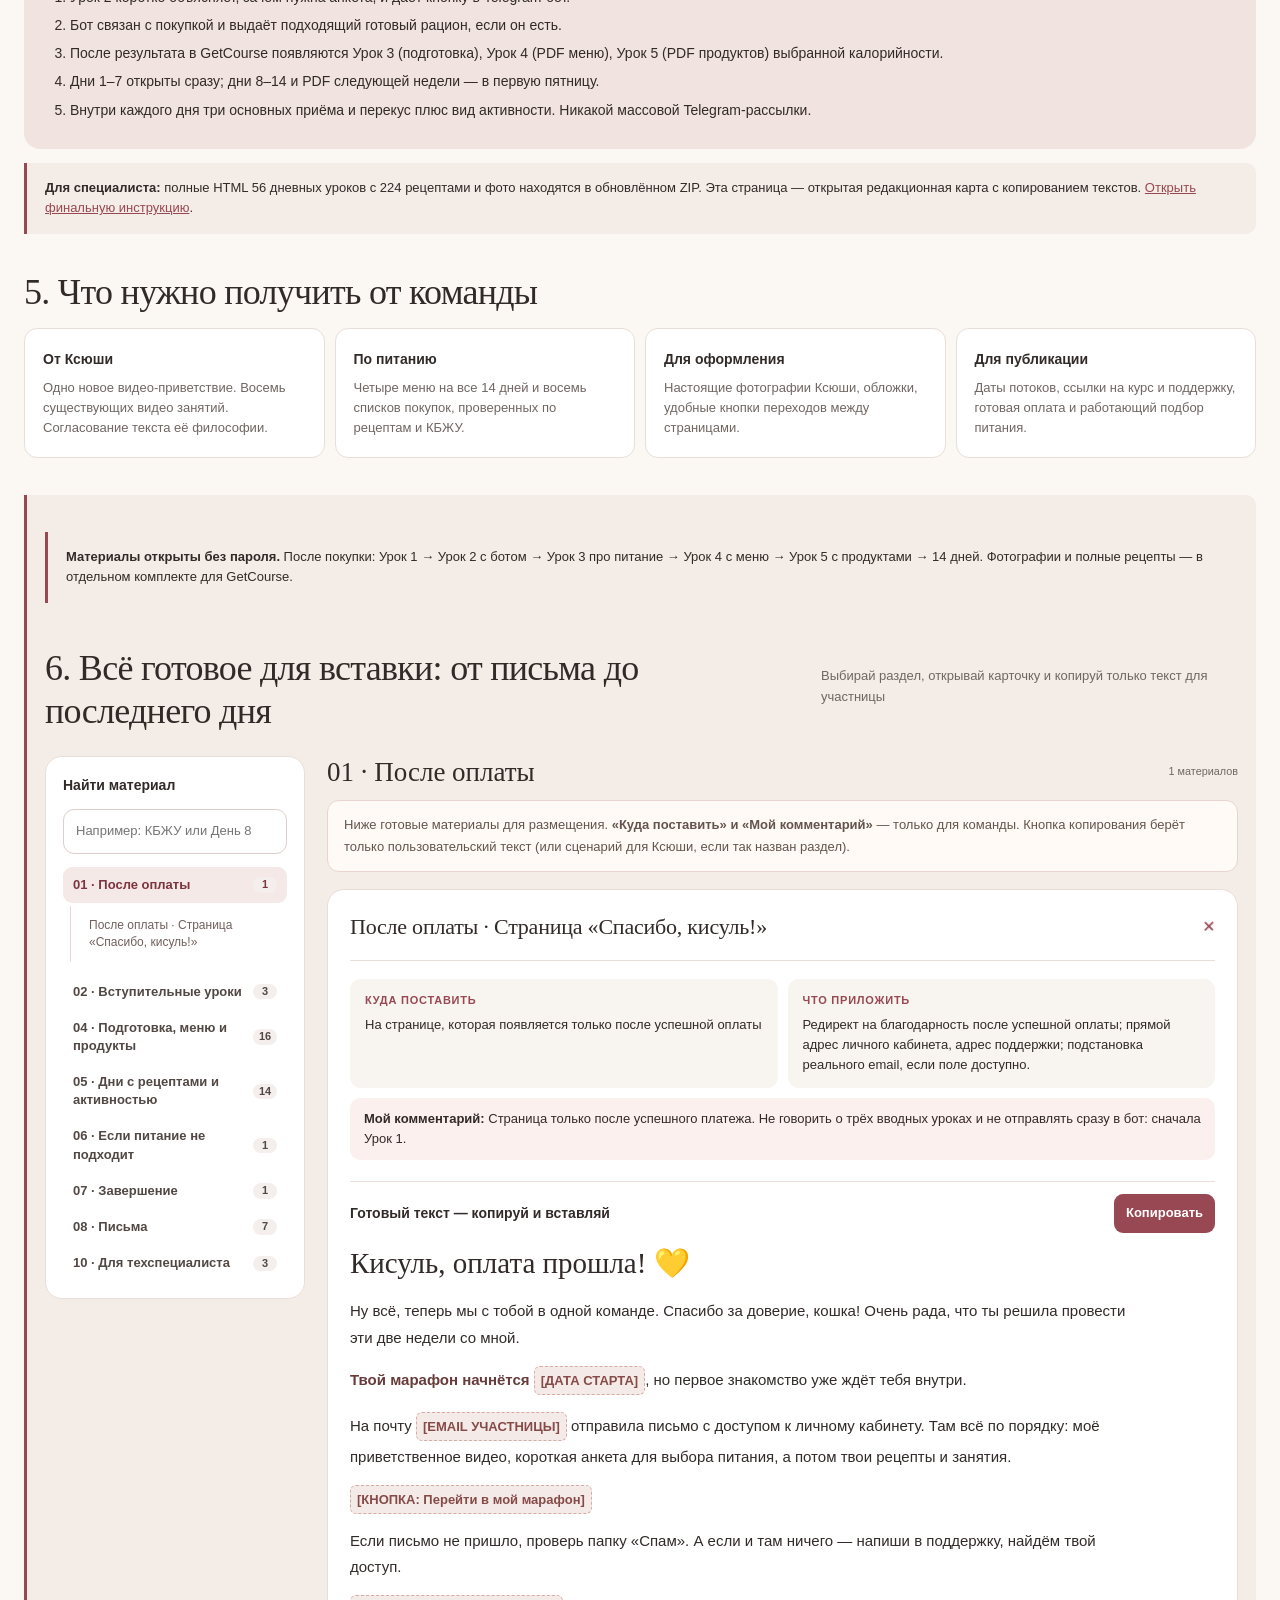
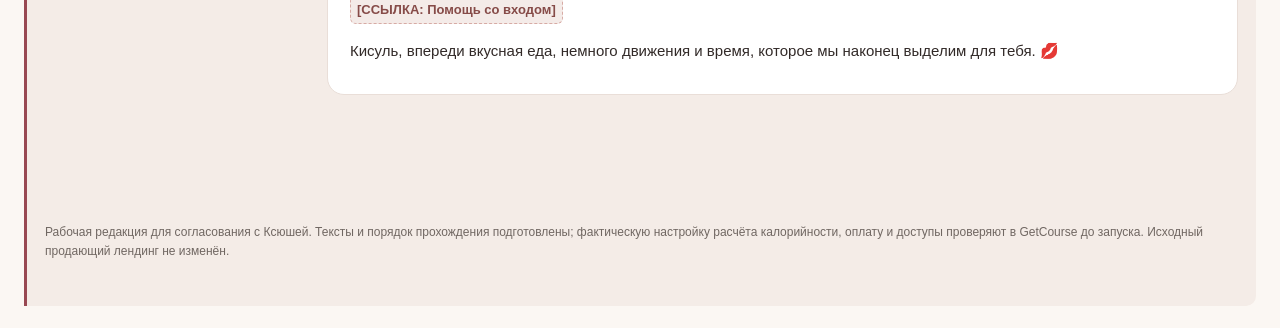
==== commit 9f65cffe: "Simplify GetCourse map around preparation, menu, shopping, days and active video days" ====
--- a/course-map/index.html
+++ b/course-map/index.html
@@ -107,41 +107,42 @@
 <div class="meta"><span>2 000 ₽</span><span>14 дней программы</span><span>+ 7 дней доступа</span><span>4 варианта питания</span><span>8 занятий</span></div></div>
 <img src="../landing/assets/ksenia-author.webp" alt="Ксения Казанкова">
 </section>
-<section class="section" id="overview"><div class="heading"><h2>1. Маршрут участницы</h2><p>Точно по схеме «Оплата — сайт»: ничего лишнего</p></div>
+<section class="section" id="overview"><div class="heading"><h2>1. Путь участницы — без лишних страниц</h2><p>Текущая схема курса и материалов</p></div>
 <div class="steps">
-<div class="step"><span class="number">01</span><h3>Оплата → письмо</h3><p>После покупки девушка получает email с доступом и видит страницу благодарности.</p></div>
-<div class="step"><span class="number">02 · УРОК 1</span><h3>Приветствие Ксюши</h3><p>Одно видео и подробное описание: что за марафон, философия, программа, тренировки и питание.</p></div>
-<div class="step"><span class="number">03 · УРОК 2</span><h3>Обязательная анкета</h3><p>Зачем она нужна, большая кнопка и ссылка в Telegram-бот. Без анкеты питание не открывается.</p></div>
-<div class="step"><span class="number">04 · УРОК 3</span><h3>Готовимся к неделе</h3><p>После анкеты: КБЖУ, как взвешивать еду и делить порции, PDF меню и покупки.</p></div>
-<div class="step"><span class="number">05 · ДЕНЬ 1–14</span><h3>Еда и активность</h3><p>В каждом дне три основных блюда, перекус и занятие по расписанию или отдых. Первая неделя целиком открыта сразу.</p></div>
-<div class="step"><span class="number">06 · ФИНАЛ</span><h3>Вторая неделя и бонус</h3><p>Неделя 2 открывается в первую пятницу. После 14 дней — ещё 7 дней доступа к материалам.</p></div>
+<div class="step"><span class="number">01 · ПОСЛЕ ОПЛАТЫ</span><h3>Письмо со входом</h3><p>Отдельную «главную страницу тренинга» не создаём. GetCourse сам показывает доступные уроки.</p></div>
+<div class="step"><span class="number">02 · УРОК 1</span><h3>Видео и приветствие</h3><p>Ксюша знакомится с участницей, рассказывает про «Легче», программу и расписание.</p></div>
+<div class="step"><span class="number">03 · УРОК 2</span><h3>Обязательный шаг в Telegram</h3><p>Большая кнопка и ссылка в бот с анкетой. Без результата личное питание закрыто.</p></div>
+<div class="step"><span class="number">04 · УРОК 3</span><h3>Разбираемся с питанием</h3><p>КБЖУ, сырой/готовый вес, порция из общей кастрюли, как устроена неделя.</p></div>
+<div class="step"><span class="number">05 · УРОКИ 4–5</span><h3>Меню и покупки</h3><p>Свой PDF меню на семь дней и отдельный список продуктов под выбранную калорийность.</p></div>
+<div class="step"><span class="number">06 · ДНИ И ФИНАЛ</span><h3>14 дней с рецептами</h3><p>Каждый день: три основных блюда, перекус и вид активности. Вторая неделя открывается в первую пятницу.</p></div>
 </div></section>
-<section class="section"><div class="heading"><h2>2. Какие уроки открыты</h2><p>Отдельно до анкеты и после неё</p></div>
+<section class="section"><div class="heading"><h2>2. Что участница видит в GetCourse</h2><p>Бот только для анкеты, питание — в личном кабинете</p></div>
 <div class="access">
-<div class="box"><h3>До анкеты</h3><div class="stack">
-<div class="access-row"><strong>Урок 1</strong><p>Видео Ксюши + её приветствие, немного философии, программа и расписание.</p></div>
-<div class="access-row"><strong>Урок 2</strong><p>Объяснение, зачем выбираем калорийность. Кнопка и ссылка в Telegram-бот, анкета только там.</p></div>
-<div class="access-row"><strong>Дальше закрыто</strong><p>Питание и Урок 3 не доступны до результата анкеты. Никаких ручных проверок.</p></div>
+<div class="box"><h3>Сразу после оплаты</h3><div class="stack">
+<div class="access-row"><strong>Урок 1</strong><p>Одно приветственное видео и полноценный текст про марафон.</p></div>
+<div class="access-row"><strong>Урок 2</strong><p>Обязательный переход в Telegram-бот для предварительного определения калорийности.</p></div>
+<div class="access-row"><strong>Закрыто</strong><p>Личный рацион, PDF и дневные уроки до результата анкеты.</p></div>
 </div></div>
-<div class="box"><h3>После анкеты</h3><div class="stack">
-<div class="access-row"><strong>Урок 3</strong><p>Один вариант 1400/1600/1800/2000 ккал, КБЖУ, готовка и два PDF на первую неделю.</p></div>
-<div class="access-row"><strong>Дни 1–7</strong><p>Открываются сразу после анкеты: рецепты, фотографии, видео и дни отдыха.</p></div>
-<div class="access-row"><strong>Неделя 2</strong><p>В первую пятницу открываются дни 8–14 и PDF второй недели.</p></div>
-<div class="access-row"><strong>Финал</strong><p>Четырнадцать дней программы + ещё семь дней доступа.</p></div>
-</div></div></div></section>
-<section class="section"><div class="heading"><h2>3. Одно расписание на обе недели</h2><p>На второй неделе тот же ритм, но новые видео</p></div>
+<div class="box"><h3>Когда рацион подобран</h3><div class="stack">
+<div class="access-row"><strong>Урок 3</strong><p>Подготовка к питанию, объяснение КБЖУ, весов и порций.</p></div>
+<div class="access-row"><strong>Уроки 4–5</strong><p>Меню на семь дней и отдельный PDF покупок.</p></div>
+<div class="access-row"><strong>Дни 1–7</strong><p>Открыты целиком. Каждая страница: еда и вид активности.</p></div>
+<div class="access-row"><strong>Дни 8–14</strong><p>Открываются целиком в первую пятницу. В Дне 8 — PDF и продукты второй недели.</p></div>
+</div></div></div>
+</section>
+<section class="section"><div class="heading"><h2>3. Вид активности: расписание на две недели</h2><p>На второй неделе тот же ритм, но новые видео</p></div>
 <div class="week"><article><b>Понедельник</b><p>Зарядка</p></article><article><b>Вторник</b><p>Осанка</p></article><article class="rest"><b>Среда</b><p>Отдых</p></article><article><b>Четверг</b><p>Растяжка</p></article><article><b>Пятница</b><p>Зарядка</p></article><article class="rest"><b>Суббота</b><p>Отдых</p></article><article class="rest"><b>Воскресенье</b><p>Отдых</p></article></div>
 </section>
-<section class="section"><div class="heading"><h2>4. Куда девается анкета и что открывается потом</h2><p>В GetCourse только кнопка в бота; сам опрос — в Telegram</p></div>
-<div class="explain"><h3>Урок 2 → Telegram-бот → Урок 3 с питанием</h3>
-<ol><li>После первого урока девушка открывает второй: там понятное объяснение и кнопка «Пройти анкету».</li>
-<li>Бот спрашивает необходимые данные и связывает результат с оплаченной учётной записью GetCourse.</li>
-<li>После предварительного расчёта назначается только подходящий из четырёх рационов — если выбор допустим.</li>
-<li>В кабинете открывается <strong>Урок 3</strong> именно её калорийности: КБЖУ, вес продуктов, порция из общей кастрюли, PDF меню и покупки.</li>
-<li>Следом сразу доступны все семь дневных уроков. В каждом <strong>завтрак, обед, ужин, перекус</strong> и активность дня.</li>
-<li>В пятницу первой недели открывается весь следующий комплект с PDF второй недели.</li>
+<section class="section"><div class="heading"><h2>4. Как работает переход в бот</h2><p>В GetCourse только кнопка в бота; сам опрос — в Telegram</p></div>
+<div class="explain"><h3>Урок 2 → бот → личное питание</h3>
+<ol>
+<li>Урок 2 коротко объясняет, зачем нужна анкета, и даёт кнопку в Telegram-бот.</li>
+<li>Бот связан с покупкой и выдаёт подходящий готовый рацион, если он есть.</li>
+<li>После результата в GetCourse появляются Урок 3 (подготовка), Урок 4 (PDF меню), Урок 5 (PDF продуктов) выбранной калорийности.</li>
+<li>Дни 1–7 открыты сразу; дни 8–14 и PDF следующей недели — в первую пятницу.</li>
+<li>Внутри каждого дня три основных приёма и перекус плюс вид активности. Никакой массовой Telegram-рассылки.</li>
 </ol></div>
-<div class="warning"><strong>Два уточнения из присланного документа:</strong> в PDF есть четвёртый приём пищи — перекус, поэтому его сохраняем. По расписанию ПН/ПТ зарядка, ВТ осанка, ЧТ растяжка: за две недели это 4 зарядки + 2 осанки + 2 растяжки, всего 8 видео. <a href="FINAL_ROUTE_2026-10-31.md">Полный маршрут техспециалисту</a>.</div>
+<div class="warning"><strong>Для специалиста:</strong> полные HTML 56 дневных уроков с 224 рецептами и фото находятся в обновлённом ZIP. Эта страница — открытая редакционная карта с копированием текстов. <a href="FINAL_ROUTE_2026-10-31.md">Открыть финальную инструкцию</a>.</div>
 </section>
 <section class="section"><div class="heading"><h2>5. Что нужно получить от команды</h2></div>
 <div class="requirements"><div class="requirement"><b>От Ксюши</b><p>Одно новое видео-приветствие. Восемь существующих видео занятий. Согласование текста её философии.</p></div>
@@ -149,7 +150,7 @@
 <div class="requirement"><b>Для оформления</b><p>Настоящие фотографии Ксюши, обложки, удобные кнопки переходов между страницами.</p></div>
 <div class="requirement"><b>Для публикации</b><p>Даты потоков, ссылки на курс и поддержку, готовая оплата и работающий подбор питания.</p></div></div>
 </section>
-<div class="warning" style="margin:22px 0"><strong>Никаких паролей.</strong> Все тексты на этой странице доступны для копирования. <strong>Актуальная схема:</strong> сайт → оплата → Урок 1 (видео) → Урок 2 (бот) → Урок 3 (КБЖУ + PDF после анкеты) → Дни 1–14 → финал. <a href="FINAL_ROUTE_2026-10-31.md">Полный утверждённый сценарий</a>. Для 224 рецептов и фото передай специалисту полный ZIP-комплект из чата — это отдельные файлы.</div><section class="section" id="materials"><div class="heading"><h2>6. Всё готовое для вставки: от письма до последнего дня</h2><p>Выбирай раздел, открывай карточку и копируй только текст для участницы</p></div>
+<div class="warning" style="margin:22px 0"><div class="warning" style="margin:22px 0"><strong>Материалы открыты без пароля.</strong> После покупки: Урок 1 → Урок 2 с ботом → Урок 3 про питание → Урок 4 с меню → Урок 5 с продуктами → 14 дней. Фотографии и полные рецепты — в отдельном комплекте для GetCourse.</div><section class="section" id="materials"><div class="heading"><h2>6. Всё готовое для вставки: от письма до последнего дня</h2><p>Выбирай раздел, открывай карточку и копируй только текст для участницы</p></div>
 <div class="workspace">
 <aside class="side"><h3>Найти материал</h3><input id="search" class="find" type="search" placeholder="Например: КБЖУ или День 8" aria-label="Поиск по материалам"><nav id="nav"></nav></aside>
 <div class="right"><div class="righthead"><h3 id="group-title">Загружаю материалы…</h3><small id="total"></small></div><div id="cards"></div></div>
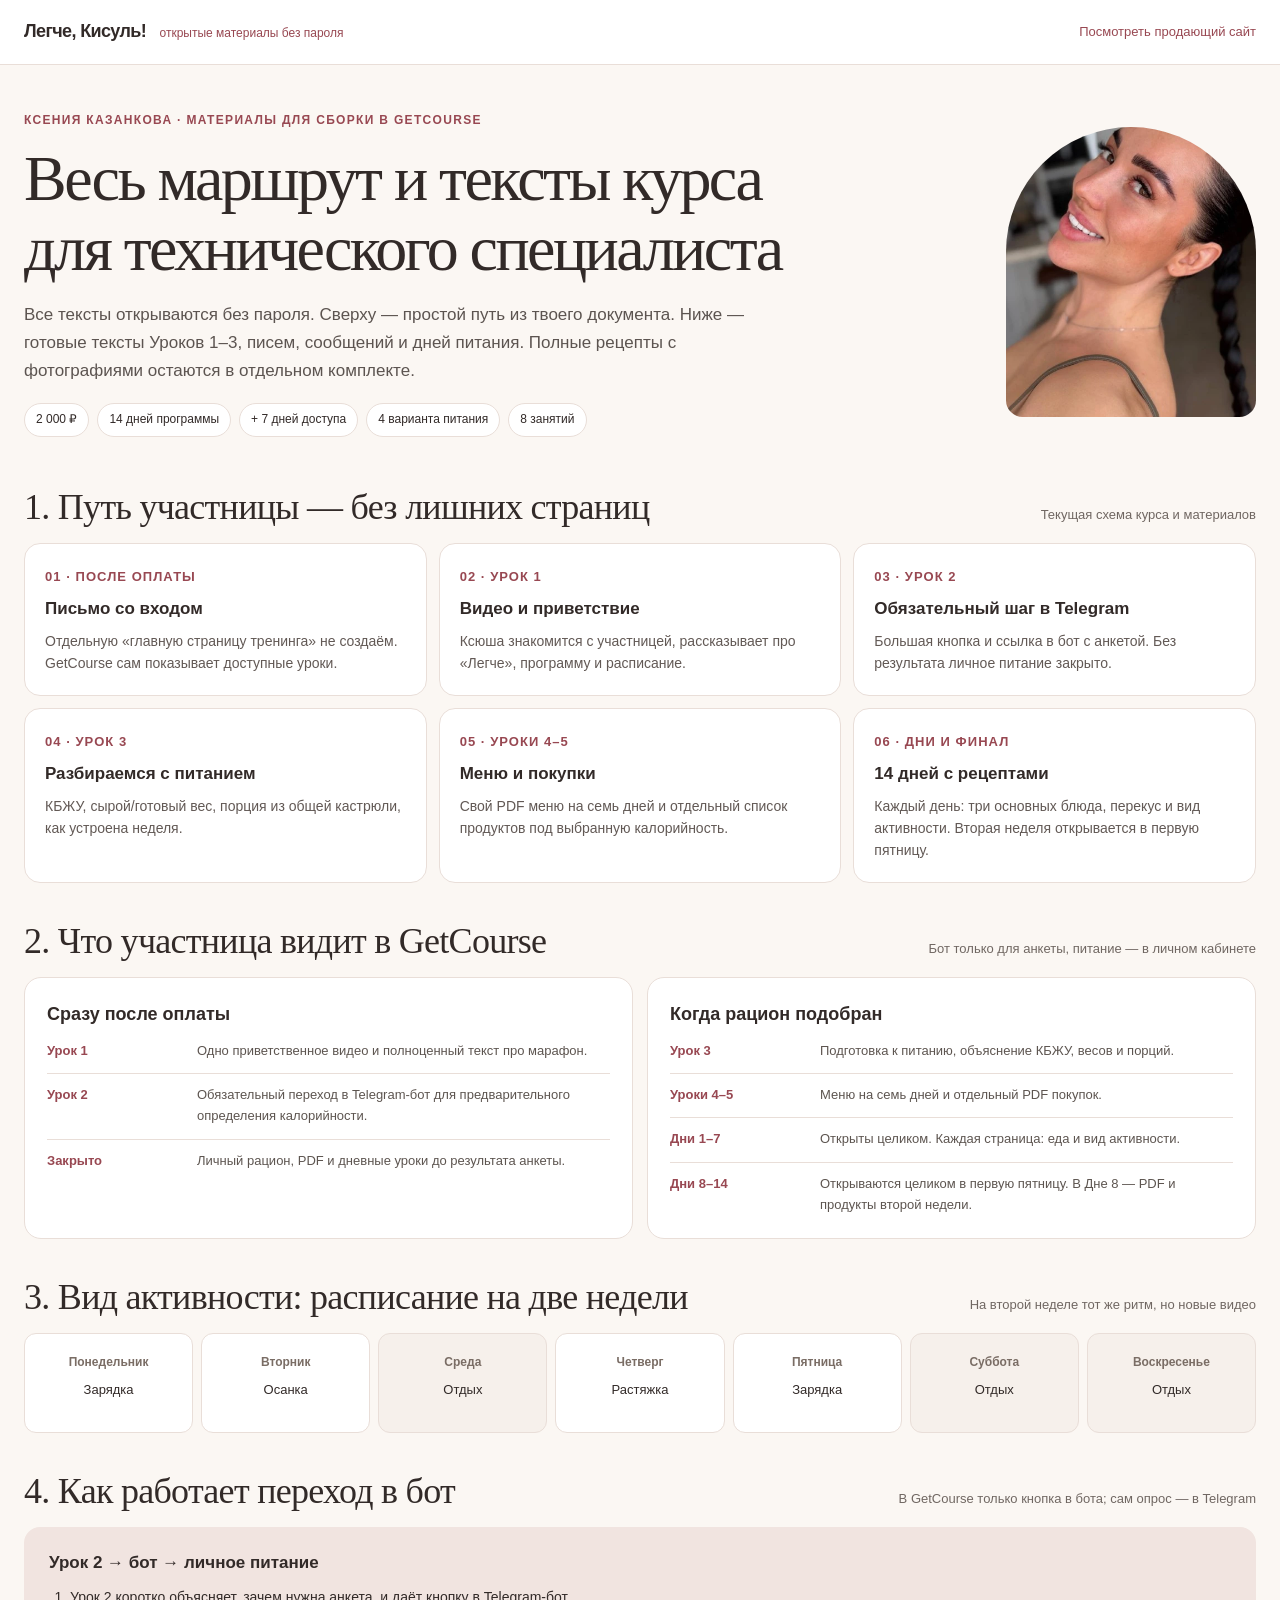
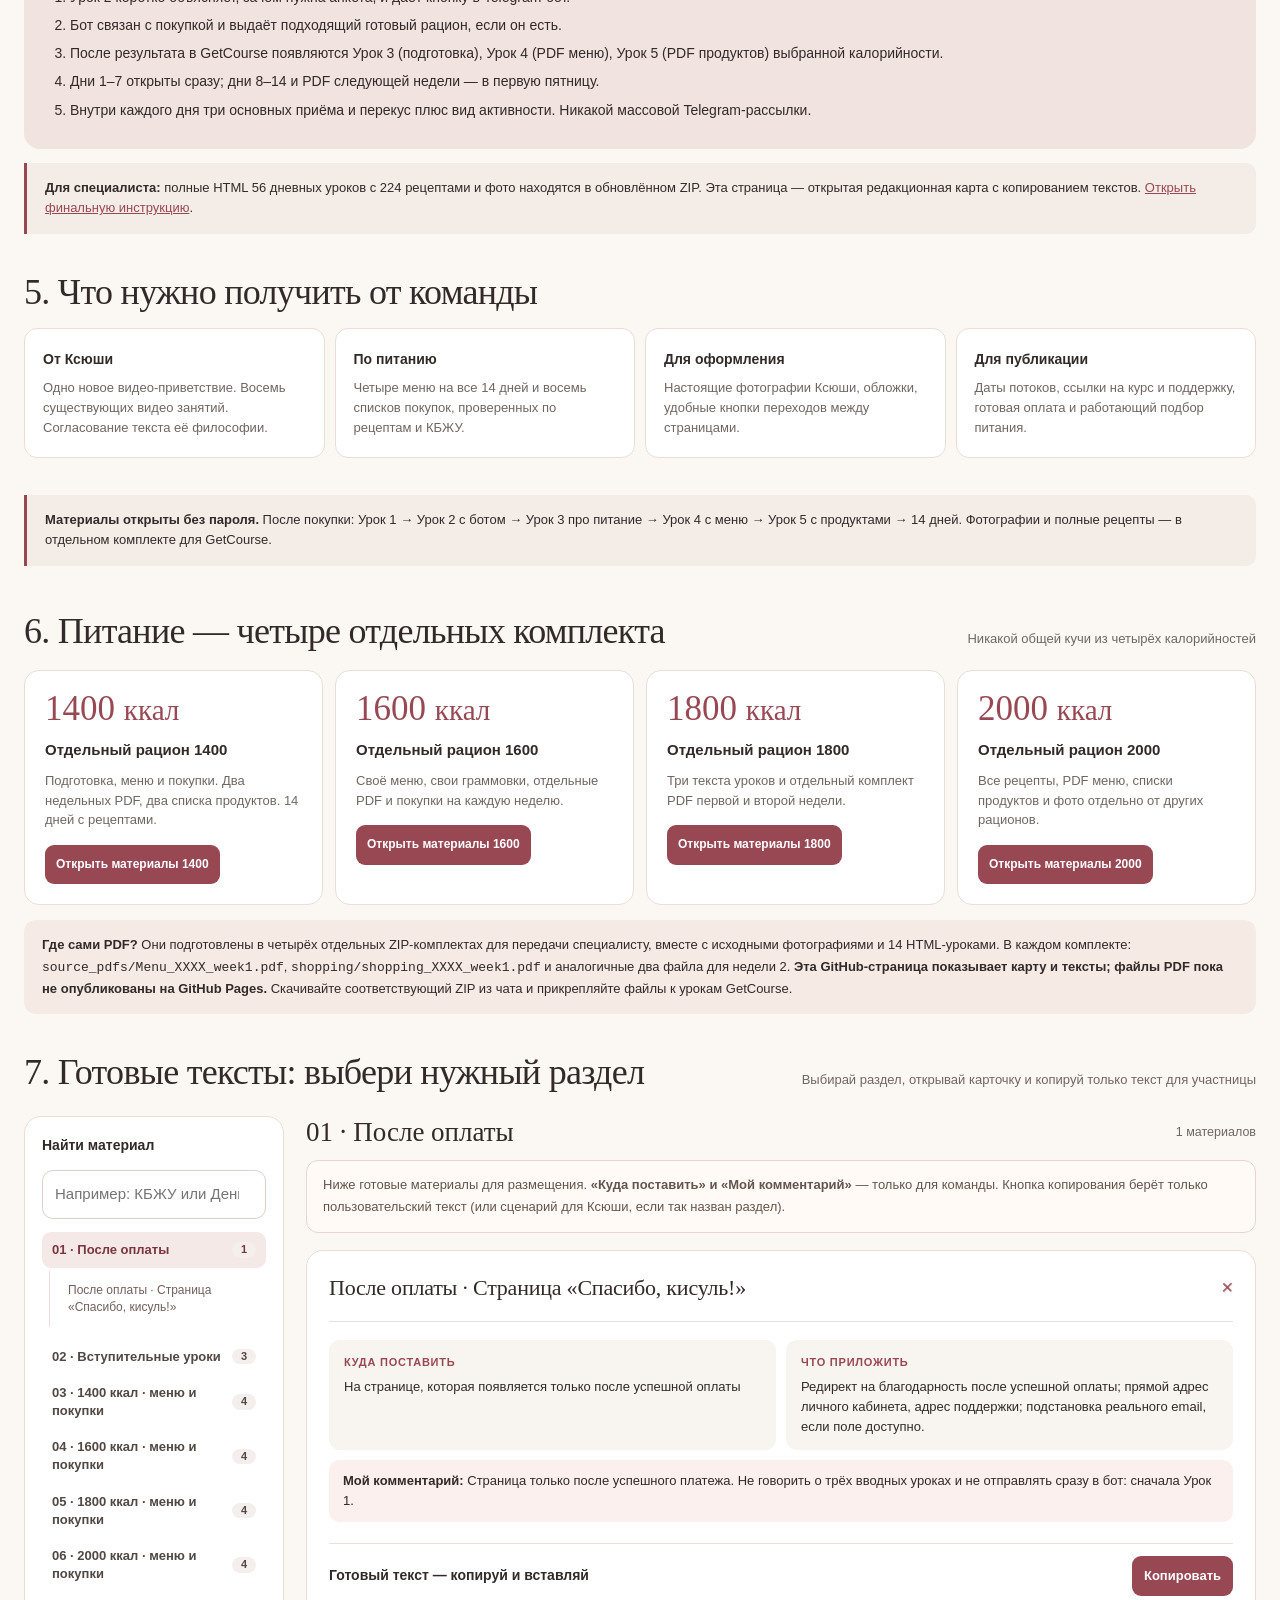
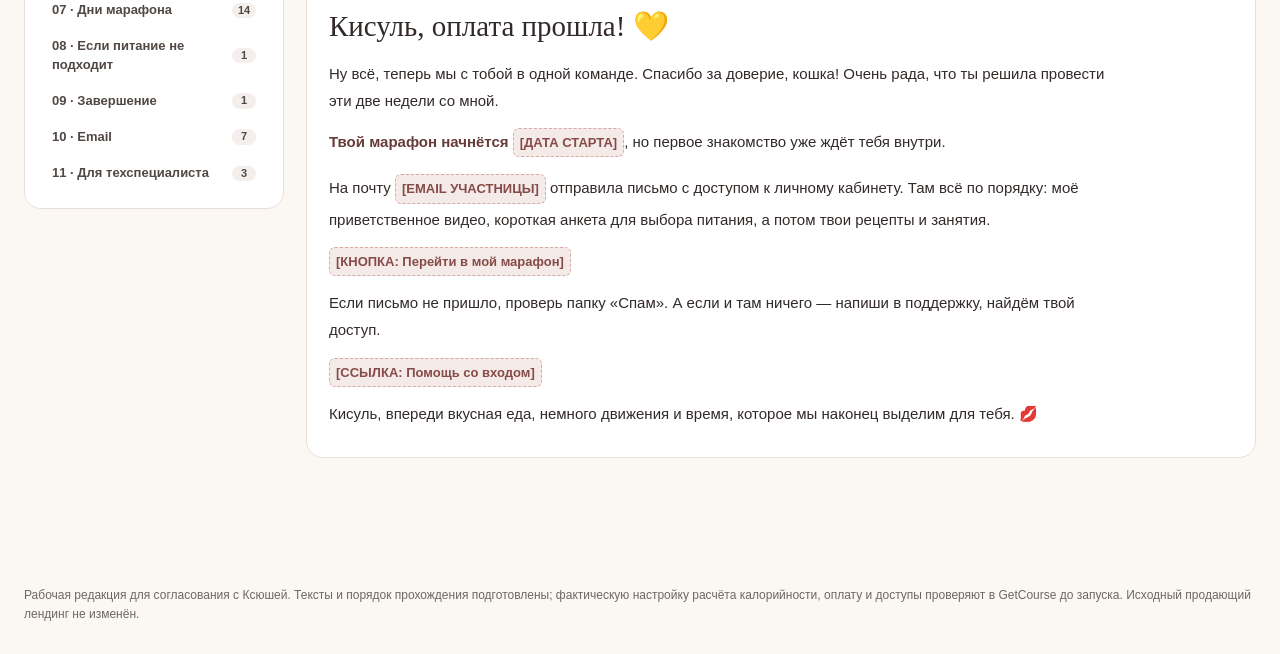
==== commit 2a5f4542: "Add four standalone calorie-plan cards and clear PDF location instructions to open map" ====
--- a/course-map/index.html
+++ b/course-map/index.html
@@ -97,7 +97,7 @@
 @media(max-width:700px){.shell{padding:0 13px}.top .shell{min-height:56px}.top a{font-size:11px}.hero{grid-template-columns:1fr;padding:25px 0 15px}.hero img{display:none}.hero h1{font-size:39px}.hero p{font-size:16px}.steps,.access{grid-template-columns:1fr}.week{grid-template-columns:repeat(2,1fr)}.requirements{grid-template-columns:1fr 1fr}.workspace{grid-template-columns:1fr}.side{position:relative;top:0;max-height:280px}.placement{grid-template-columns:1fr}.card{padding:16px}.card summary h4{font-size:20px}.heading{display:block}.heading p{margin-top:6px}.access-row{grid-template-columns:100px 1fr;gap:11px}}
 @media print{.top,.hero,.side,.righthead,.copy,.heading,.steps,.access,.explain,.week,.requirements,.warning{display:none!important}.workspace{display:block}.card{break-inside:avoid}}
 @media(prefers-reduced-motion:reduce){html{scroll-behavior:auto!important}.card summary .chevron{transition:none}}
-.nav-sub{margin:3px 0 12px 7px;padding:4px 0 4px 10px;border-left:1px solid #ead9d4}.nav-subitem{border:0;display:block;width:100%;text-align:left;background:none;border-radius:8px;padding:7px 8px;color:#71605d;font:12px/1.4 -apple-system,BlinkMacSystemFont,"Segoe UI",Arial,sans-serif;cursor:pointer}.nav-subitem:hover,.nav-subitem:focus-visible{background:#f7ece9;color:#7e3f48}.nav-item{font-weight:650}.intro-note{border:1px solid #e9d5cf;background:#fffaf6;border-radius:12px;padding:13px 16px;margin:0 0 17px;font-size:13px;line-height:1.7;color:#65544e}.prose h1{font-size:29px}.copy:focus-visible,.nav-subitem:focus-visible,.nav-item:focus-visible{outline:2px solid var(--rose);outline-offset:2px}</style>
+.nav-sub{margin:3px 0 12px 7px;padding:4px 0 4px 10px;border-left:1px solid #ead9d4}.nav-subitem{border:0;display:block;width:100%;text-align:left;background:none;border-radius:8px;padding:7px 8px;color:#71605d;font:12px/1.4 -apple-system,BlinkMacSystemFont,"Segoe UI",Arial,sans-serif;cursor:pointer}.nav-subitem:hover,.nav-subitem:focus-visible{background:#f7ece9;color:#7e3f48}.nav-item{font-weight:650}.intro-note{border:1px solid #e9d5cf;background:#fffaf6;border-radius:12px;padding:13px 16px;margin:0 0 17px;font-size:13px;line-height:1.7;color:#65544e}.prose h1{font-size:29px}.copy:focus-visible,.nav-subitem:focus-visible,.nav-item:focus-visible{outline:2px solid var(--rose);outline-offset:2px}.plans{display:grid;grid-template-columns:repeat(4,minmax(0,1fr));gap:12px;margin:17px 0 3px}.plan{background:#fff;border:1px solid var(--line);border-radius:15px;padding:20px}.plan-number{font:400 35px/1 Georgia,serif;color:var(--rose);margin-bottom:12px}.plan strong{font-size:15px}.plan p{color:var(--muted);font-size:13px;line-height:1.5;margin:8px 0 15px}.plan button{border:0;border-radius:9px;background:#984852;color:#fff;padding:10px 11px;font-weight:650;font-size:12px;cursor:pointer;max-width:100%}.plan button:hover{background:#783943}.pdf-legend{font-size:13px;background:#f5eae4;border-radius:12px;padding:14px 18px;margin-top:15px;line-height:1.65}@media(max-width:1000px){.plans{grid-template-columns:repeat(2,minmax(0,1fr))}}@media(max-width:620px){.plans{grid-template-columns:1fr}.plan{padding:16px}.plan-number{font-size:31px}}</style>
 </head>
 <body>
 <header class="top"><div class="shell"><div class="logo">Легче, Кисуль! <small>открытые материалы без пароля</small></div><a href="../landing/" target="_blank" rel="noopener">Посмотреть продающий сайт</a></div></header>
@@ -150,7 +150,15 @@
 <div class="requirement"><b>Для оформления</b><p>Настоящие фотографии Ксюши, обложки, удобные кнопки переходов между страницами.</p></div>
 <div class="requirement"><b>Для публикации</b><p>Даты потоков, ссылки на курс и поддержку, готовая оплата и работающий подбор питания.</p></div></div>
 </section>
-<div class="warning" style="margin:22px 0"><div class="warning" style="margin:22px 0"><strong>Материалы открыты без пароля.</strong> После покупки: Урок 1 → Урок 2 с ботом → Урок 3 про питание → Урок 4 с меню → Урок 5 с продуктами → 14 дней. Фотографии и полные рецепты — в отдельном комплекте для GetCourse.</div><section class="section" id="materials"><div class="heading"><h2>6. Всё готовое для вставки: от письма до последнего дня</h2><p>Выбирай раздел, открывай карточку и копируй только текст для участницы</p></div>
+<div class="warning" style="margin:22px 0"><strong>Материалы открыты без пароля.</strong> После покупки: Урок 1 → Урок 2 с ботом → Урок 3 про питание → Урок 4 с меню → Урок 5 с продуктами → 14 дней. Фотографии и полные рецепты — в отдельном комплекте для GetCourse.</div><section class="section" id="nutrition-plans"><div class="heading"><h2>6. Питание — четыре отдельных комплекта</h2><p>Никакой общей кучи из четырёх калорийностей</p></div>
+<div class="plans">
+<div class="plan"><div class="plan-number">1400 <small>ккал</small></div><strong>Отдельный рацион 1400</strong><p>Подготовка, меню и покупки. Два недельных PDF, два списка продуктов. 14 дней с рецептами.</p><button type="button" data-show-plan="03 · 1400 ккал · меню и покупки">Открыть материалы 1400</button></div>
+<div class="plan"><div class="plan-number">1600 <small>ккал</small></div><strong>Отдельный рацион 1600</strong><p>Своё меню, свои граммовки, отдельные PDF и покупки на каждую неделю.</p><button type="button" data-show-plan="04 · 1600 ккал · меню и покупки">Открыть материалы 1600</button></div>
+<div class="plan"><div class="plan-number">1800 <small>ккал</small></div><strong>Отдельный рацион 1800</strong><p>Три текста уроков и отдельный комплект PDF первой и второй недели.</p><button type="button" data-show-plan="05 · 1800 ккал · меню и покупки">Открыть материалы 1800</button></div>
+<div class="plan"><div class="plan-number">2000 <small>ккал</small></div><strong>Отдельный рацион 2000</strong><p>Все рецепты, PDF меню, списки продуктов и фото отдельно от других рационов.</p><button type="button" data-show-plan="06 · 2000 ккал · меню и покупки">Открыть материалы 2000</button></div>
+</div>
+<div class="pdf-legend"><strong>Где сами PDF?</strong> Они подготовлены в четырёх отдельных ZIP-комплектах для передачи специалисту, вместе с исходными фотографиями и 14 HTML-уроками. В каждом комплекте: <code>source_pdfs/Menu_XXXX_week1.pdf</code>, <code>shopping/shopping_XXXX_week1.pdf</code> и аналогичные два файла для недели 2. <strong>Эта GitHub-страница показывает карту и тексты; файлы PDF пока не опубликованы на GitHub Pages.</strong> Скачивайте соответствующий ZIP из чата и прикрепляйте файлы к урокам GetCourse.</div></section>
+<section class="section" id="materials"><div class="heading"><h2>7. Готовые тексты: выбери нужный раздел</h2><p>Выбирай раздел, открывай карточку и копируй только текст для участницы</p></div>
 <div class="workspace">
 <aside class="side"><h3>Найти материал</h3><input id="search" class="find" type="search" placeholder="Например: КБЖУ или День 8" aria-label="Поиск по материалам"><nav id="nav"></nav></aside>
 <div class="right"><div class="righthead"><h3 id="group-title">Загружаю материалы…</h3><small id="total"></small></div><div id="cards"></div></div>
@@ -209,5 +217,6 @@
 async function init(){
 try{const res=await fetch("./library.json",{cache:"no-store"});if(!res.ok)throw new Error("HTTP "+res.status);const doc=await res.json();items=doc.items.filter(x=>x.section&&x.title&&x.copy);group=categories()[0];renderNav();renderCards()}catch(e){$("group-title").textContent="Не удалось загрузить материалы";$("cards").innerHTML='<div class="empty">Попробуй обновить страницу. <a href="./content.md">Открыть все тексты напрямую</a>.</div>'}}
 $("search").addEventListener("input",e=>{query=e.target.value.toLowerCase().trim();renderCards()});
+document.querySelectorAll("[data-show-plan]").forEach(b=>b.addEventListener("click",()=>selectGroup(b.dataset.showPlan)));
 init();
 </script></body></html>
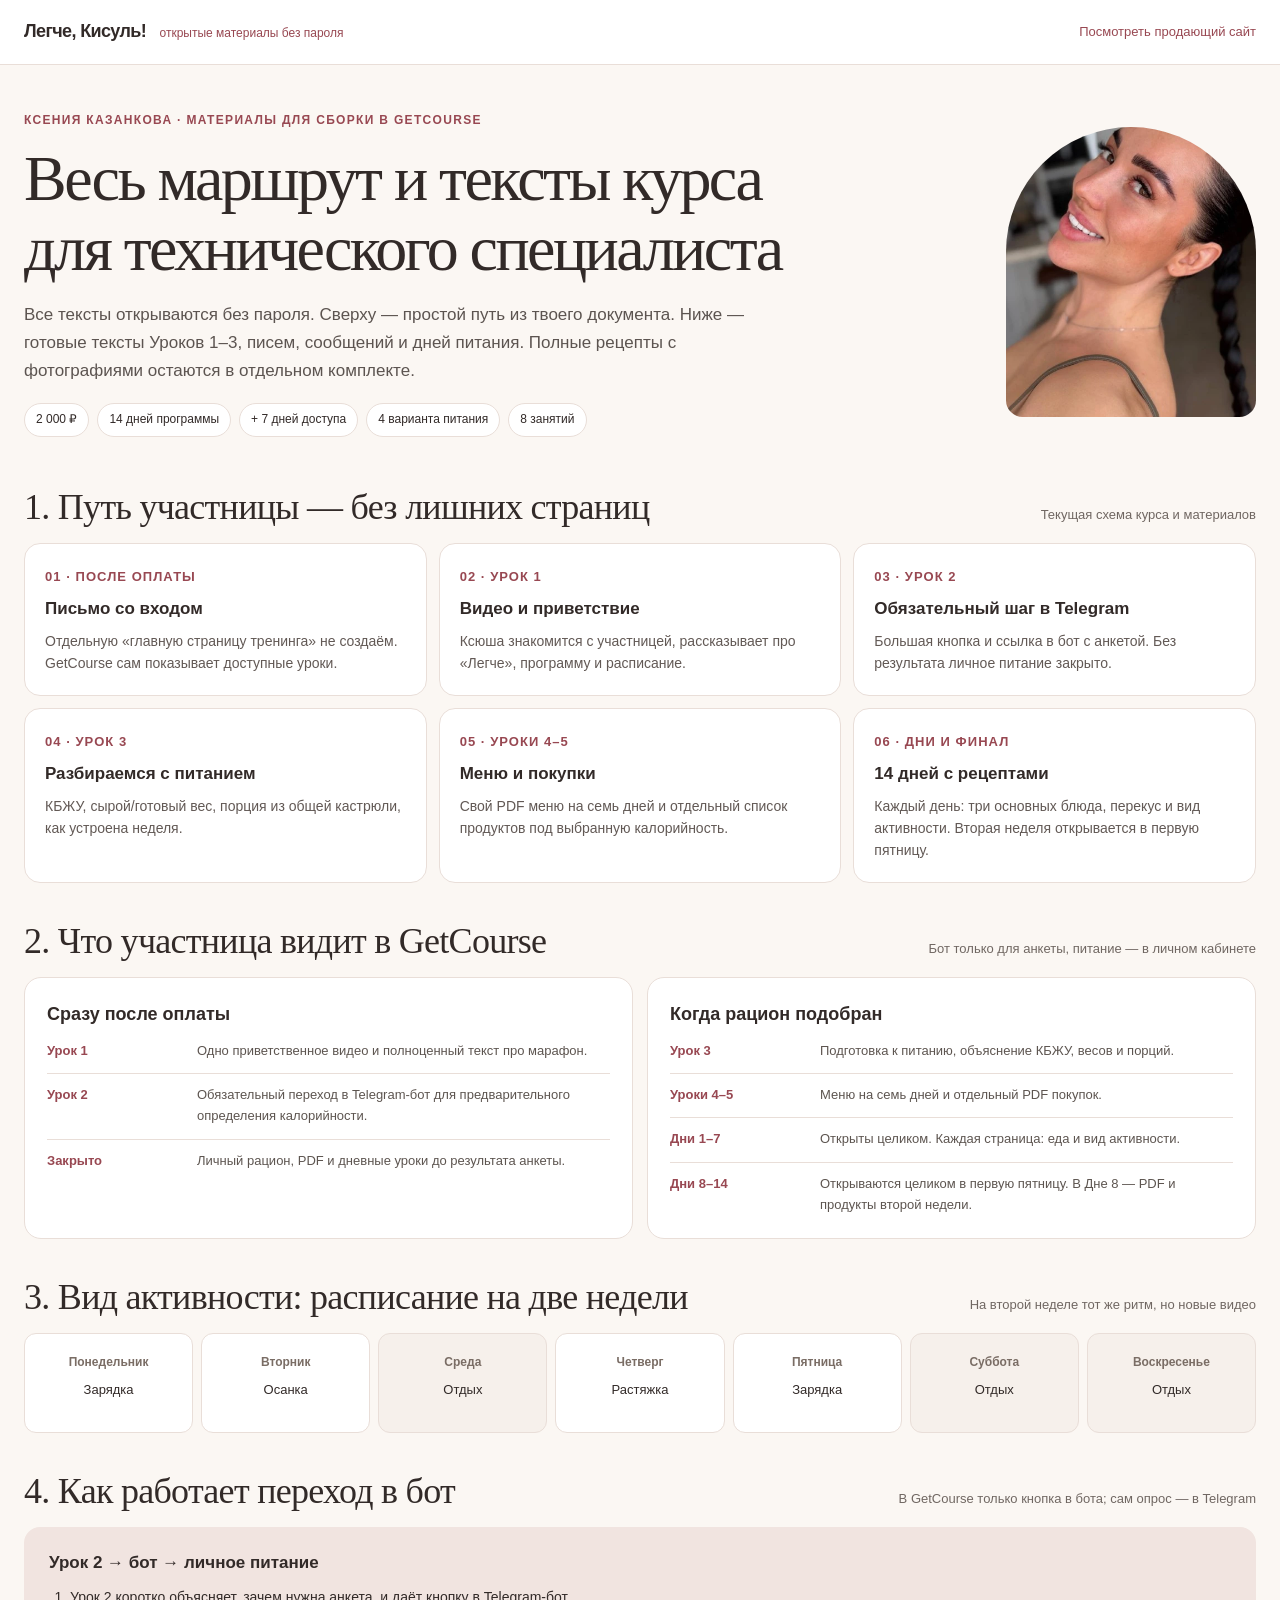
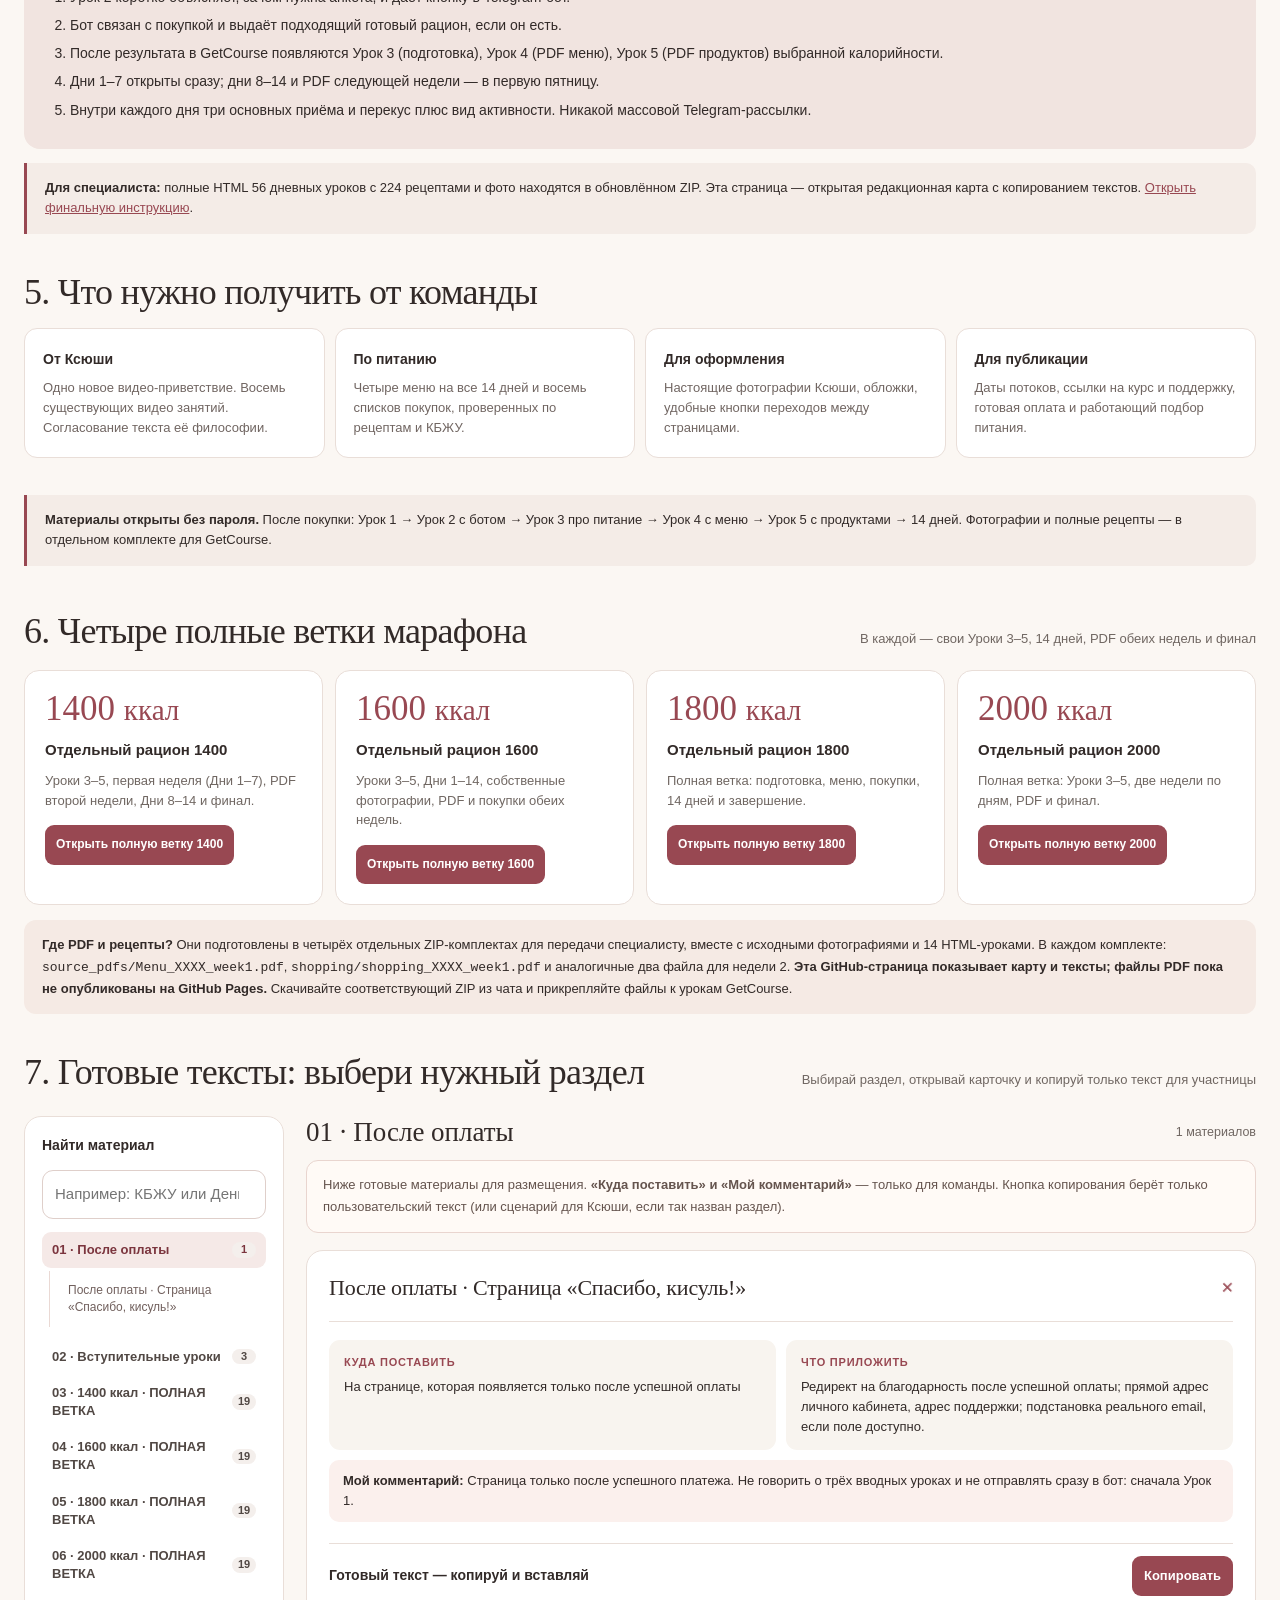
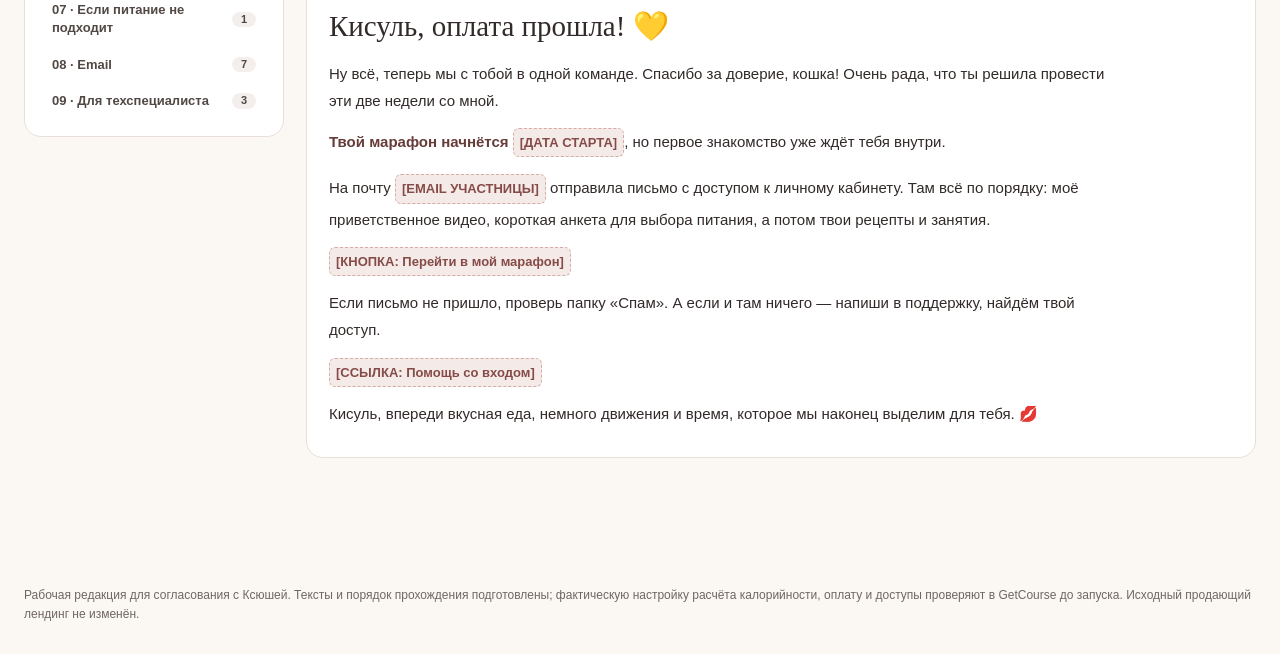
==== commit cbdbfb1b: "Render full independent calorie branch trees with week subheads and all 14 days" ====
--- a/course-map/index.html
+++ b/course-map/index.html
@@ -97,7 +97,7 @@
 @media(max-width:700px){.shell{padding:0 13px}.top .shell{min-height:56px}.top a{font-size:11px}.hero{grid-template-columns:1fr;padding:25px 0 15px}.hero img{display:none}.hero h1{font-size:39px}.hero p{font-size:16px}.steps,.access{grid-template-columns:1fr}.week{grid-template-columns:repeat(2,1fr)}.requirements{grid-template-columns:1fr 1fr}.workspace{grid-template-columns:1fr}.side{position:relative;top:0;max-height:280px}.placement{grid-template-columns:1fr}.card{padding:16px}.card summary h4{font-size:20px}.heading{display:block}.heading p{margin-top:6px}.access-row{grid-template-columns:100px 1fr;gap:11px}}
 @media print{.top,.hero,.side,.righthead,.copy,.heading,.steps,.access,.explain,.week,.requirements,.warning{display:none!important}.workspace{display:block}.card{break-inside:avoid}}
 @media(prefers-reduced-motion:reduce){html{scroll-behavior:auto!important}.card summary .chevron{transition:none}}
-.nav-sub{margin:3px 0 12px 7px;padding:4px 0 4px 10px;border-left:1px solid #ead9d4}.nav-subitem{border:0;display:block;width:100%;text-align:left;background:none;border-radius:8px;padding:7px 8px;color:#71605d;font:12px/1.4 -apple-system,BlinkMacSystemFont,"Segoe UI",Arial,sans-serif;cursor:pointer}.nav-subitem:hover,.nav-subitem:focus-visible{background:#f7ece9;color:#7e3f48}.nav-item{font-weight:650}.intro-note{border:1px solid #e9d5cf;background:#fffaf6;border-radius:12px;padding:13px 16px;margin:0 0 17px;font-size:13px;line-height:1.7;color:#65544e}.prose h1{font-size:29px}.copy:focus-visible,.nav-subitem:focus-visible,.nav-item:focus-visible{outline:2px solid var(--rose);outline-offset:2px}.plans{display:grid;grid-template-columns:repeat(4,minmax(0,1fr));gap:12px;margin:17px 0 3px}.plan{background:#fff;border:1px solid var(--line);border-radius:15px;padding:20px}.plan-number{font:400 35px/1 Georgia,serif;color:var(--rose);margin-bottom:12px}.plan strong{font-size:15px}.plan p{color:var(--muted);font-size:13px;line-height:1.5;margin:8px 0 15px}.plan button{border:0;border-radius:9px;background:#984852;color:#fff;padding:10px 11px;font-weight:650;font-size:12px;cursor:pointer;max-width:100%}.plan button:hover{background:#783943}.pdf-legend{font-size:13px;background:#f5eae4;border-radius:12px;padding:14px 18px;margin-top:15px;line-height:1.65}@media(max-width:1000px){.plans{grid-template-columns:repeat(2,minmax(0,1fr))}}@media(max-width:620px){.plans{grid-template-columns:1fr}.plan{padding:16px}.plan-number{font-size:31px}}</style>
+.nav-sub{margin:3px 0 12px 7px;padding:4px 0 4px 10px;border-left:1px solid #ead9d4}.nav-subitem{border:0;display:block;width:100%;text-align:left;background:none;border-radius:8px;padding:7px 8px;color:#71605d;font:12px/1.4 -apple-system,BlinkMacSystemFont,"Segoe UI",Arial,sans-serif;cursor:pointer}.nav-subitem:hover,.nav-subitem:focus-visible{background:#f7ece9;color:#7e3f48}.nav-item{font-weight:650}.intro-note{border:1px solid #e9d5cf;background:#fffaf6;border-radius:12px;padding:13px 16px;margin:0 0 17px;font-size:13px;line-height:1.7;color:#65544e}.prose h1{font-size:29px}.copy:focus-visible,.nav-subitem:focus-visible,.nav-item:focus-visible{outline:2px solid var(--rose);outline-offset:2px}.plans{display:grid;grid-template-columns:repeat(4,minmax(0,1fr));gap:12px;margin:17px 0 3px}.plan{background:#fff;border:1px solid var(--line);border-radius:15px;padding:20px}.plan-number{font:400 35px/1 Georgia,serif;color:var(--rose);margin-bottom:12px}.plan strong{font-size:15px}.plan p{color:var(--muted);font-size:13px;line-height:1.5;margin:8px 0 15px}.plan button{border:0;border-radius:9px;background:#984852;color:#fff;padding:10px 11px;font-weight:650;font-size:12px;cursor:pointer;max-width:100%}.plan button:hover{background:#783943}.pdf-legend{font-size:13px;background:#f5eae4;border-radius:12px;padding:14px 18px;margin-top:15px;line-height:1.65}@media(max-width:1000px){.plans{grid-template-columns:repeat(2,minmax(0,1fr))}}@media(max-width:620px){.plans{grid-template-columns:1fr}.plan{padding:16px}.plan-number{font-size:31px}}.nav-subhead{font-size:10px;font-weight:800;letter-spacing:.09em;text-transform:uppercase;color:#97535d;margin:14px 6px 5px;padding-top:9px;border-top:1px solid #efdfd9}.nav-subhead:first-child{border-top:0;margin-top:2px}.phase-header{font-size:15px;font-weight:750;color:#803c47;margin:25px 2px 12px;padding:9px 0;border-bottom:1px solid #eadbd6}.phase-header:first-child{margin-top:0}.plan{transition:border-color .15s}.plan:hover{border-color:#d9b8b6}.plan button:focus-visible{outline:2px solid #823c47;outline-offset:3px}</style>
 </head>
 <body>
 <header class="top"><div class="shell"><div class="logo">Легче, Кисуль! <small>открытые материалы без пароля</small></div><a href="../landing/" target="_blank" rel="noopener">Посмотреть продающий сайт</a></div></header>
@@ -150,14 +150,14 @@
 <div class="requirement"><b>Для оформления</b><p>Настоящие фотографии Ксюши, обложки, удобные кнопки переходов между страницами.</p></div>
 <div class="requirement"><b>Для публикации</b><p>Даты потоков, ссылки на курс и поддержку, готовая оплата и работающий подбор питания.</p></div></div>
 </section>
-<div class="warning" style="margin:22px 0"><strong>Материалы открыты без пароля.</strong> После покупки: Урок 1 → Урок 2 с ботом → Урок 3 про питание → Урок 4 с меню → Урок 5 с продуктами → 14 дней. Фотографии и полные рецепты — в отдельном комплекте для GetCourse.</div><section class="section" id="nutrition-plans"><div class="heading"><h2>6. Питание — четыре отдельных комплекта</h2><p>Никакой общей кучи из четырёх калорийностей</p></div>
+<div class="warning" style="margin:22px 0"><strong>Материалы открыты без пароля.</strong> После покупки: Урок 1 → Урок 2 с ботом → Урок 3 про питание → Урок 4 с меню → Урок 5 с продуктами → 14 дней. Фотографии и полные рецепты — в отдельном комплекте для GetCourse.</div><section class="section" id="nutrition-plans"><div class="heading"><h2>6. Четыре полные ветки марафона</h2><p>В каждой — свои Уроки 3–5, 14 дней, PDF обеих недель и финал</p></div>
 <div class="plans">
-<div class="plan"><div class="plan-number">1400 <small>ккал</small></div><strong>Отдельный рацион 1400</strong><p>Подготовка, меню и покупки. Два недельных PDF, два списка продуктов. 14 дней с рецептами.</p><button type="button" data-show-plan="03 · 1400 ккал · меню и покупки">Открыть материалы 1400</button></div>
-<div class="plan"><div class="plan-number">1600 <small>ккал</small></div><strong>Отдельный рацион 1600</strong><p>Своё меню, свои граммовки, отдельные PDF и покупки на каждую неделю.</p><button type="button" data-show-plan="04 · 1600 ккал · меню и покупки">Открыть материалы 1600</button></div>
-<div class="plan"><div class="plan-number">1800 <small>ккал</small></div><strong>Отдельный рацион 1800</strong><p>Три текста уроков и отдельный комплект PDF первой и второй недели.</p><button type="button" data-show-plan="05 · 1800 ккал · меню и покупки">Открыть материалы 1800</button></div>
-<div class="plan"><div class="plan-number">2000 <small>ккал</small></div><strong>Отдельный рацион 2000</strong><p>Все рецепты, PDF меню, списки продуктов и фото отдельно от других рационов.</p><button type="button" data-show-plan="06 · 2000 ккал · меню и покупки">Открыть материалы 2000</button></div>
+<div class="plan"><div class="plan-number">1400 <small>ккал</small></div><strong>Отдельный рацион 1400</strong><p>Уроки 3–5, первая неделя (Дни 1–7), PDF второй недели, Дни 8–14 и финал.</p><button type="button" data-show-plan="03 · 1400 ккал · ПОЛНАЯ ВЕТКА">Открыть полную ветку 1400</button></div>
+<div class="plan"><div class="plan-number">1600 <small>ккал</small></div><strong>Отдельный рацион 1600</strong><p>Уроки 3–5, Дни 1–14, собственные фотографии, PDF и покупки обеих недель.</p><button type="button" data-show-plan="04 · 1600 ккал · ПОЛНАЯ ВЕТКА">Открыть полную ветку 1600</button></div>
+<div class="plan"><div class="plan-number">1800 <small>ккал</small></div><strong>Отдельный рацион 1800</strong><p>Полная ветка: подготовка, меню, покупки, 14 дней и завершение.</p><button type="button" data-show-plan="05 · 1800 ккал · ПОЛНАЯ ВЕТКА">Открыть полную ветку 1800</button></div>
+<div class="plan"><div class="plan-number">2000 <small>ккал</small></div><strong>Отдельный рацион 2000</strong><p>Полная ветка: Уроки 3–5, две недели по дням, PDF и финал.</p><button type="button" data-show-plan="06 · 2000 ккал · ПОЛНАЯ ВЕТКА">Открыть полную ветку 2000</button></div>
 </div>
-<div class="pdf-legend"><strong>Где сами PDF?</strong> Они подготовлены в четырёх отдельных ZIP-комплектах для передачи специалисту, вместе с исходными фотографиями и 14 HTML-уроками. В каждом комплекте: <code>source_pdfs/Menu_XXXX_week1.pdf</code>, <code>shopping/shopping_XXXX_week1.pdf</code> и аналогичные два файла для недели 2. <strong>Эта GitHub-страница показывает карту и тексты; файлы PDF пока не опубликованы на GitHub Pages.</strong> Скачивайте соответствующий ZIP из чата и прикрепляйте файлы к урокам GetCourse.</div></section>
+<div class="pdf-legend"><strong>Где PDF и рецепты?</strong> Они подготовлены в четырёх отдельных ZIP-комплектах для передачи специалисту, вместе с исходными фотографиями и 14 HTML-уроками. В каждом комплекте: <code>source_pdfs/Menu_XXXX_week1.pdf</code>, <code>shopping/shopping_XXXX_week1.pdf</code> и аналогичные два файла для недели 2. <strong>Эта GitHub-страница показывает карту и тексты; файлы PDF пока не опубликованы на GitHub Pages.</strong> Скачивайте соответствующий ZIP из чата и прикрепляйте файлы к урокам GetCourse.</div></section>
 <section class="section" id="materials"><div class="heading"><h2>7. Готовые тексты: выбери нужный раздел</h2><p>Выбирай раздел, открывай карточку и копируй только текст для участницы</p></div>
 <div class="workspace">
 <aside class="side"><h3>Найти материал</h3><input id="search" class="find" type="search" placeholder="Например: КБЖУ или День 8" aria-label="Поиск по материалам"><nav id="nav"></nav></aside>
@@ -190,23 +190,28 @@
 }
 function categories(){return [...new Set(items.map(x=>x.section))]}
 function selectGroup(g){group=g;query="";$("search").value="";renderNav();renderCards();$("materials").scrollIntoView({behavior:"smooth",block:"start"})}
+function phaseLabel(key){return ({prep:"Подготовка · Уроки 3–5",week1:"Неделя 1 · Дни 1–7",week2:"Неделя 2 · PDF и Дни 8–14",end:"Завершение"})[key]||key}
 function renderNav(){
-const list=categories();
-$("nav").innerHTML=list.map(g=>{
-const groupItems=items.filter(x=>x.section===g);
-const active=group===g;
-return '<div class="nav-group"><button type="button" class="nav-item'+(active?' active':'')+'" data-group="'+escapeHTML(g)+'">'+escapeHTML(g)+' <span>'+groupItems.length+'</span></button>'+
-(active?'<div class="nav-sub">'+groupItems.map(x=>'<button type="button" class="nav-subitem" data-jump="'+escapeHTML(x.id)+'">'+escapeHTML(x.title)+'</button>').join('')+'</div>':'')+
-'</div>';
-}).join("");
-$("nav").querySelectorAll("[data-group]").forEach(b=>b.onclick=()=>selectGroup(b.dataset.group));
-$("nav").querySelectorAll("[data-jump]").forEach(b=>b.onclick=()=>{
-const el=document.getElementById(b.dataset.jump);if(!el)return;
-const details=el.querySelector('details');if(details)details.open=true;
-el.scrollIntoView({behavior:'smooth',block:'start'});
-});
-}
-function renderCards(){let data=items.filter(x=>(query||(x.section===group))&&(!query||[x.title,x.copy,x.place].join(" ").toLowerCase().includes(query)));$("group-title").textContent=query?"Результаты поиска":group;$("total").textContent=data.length+" материалов";$("cards").innerHTML=data.length?'<div class="intro-note">Ниже готовые материалы для размещения. <strong>«Куда поставить» и «Мой комментарий»</strong> — только для команды. Кнопка копирования берёт только пользовательский текст (или сценарий для Ксюши, если так назван раздел).</div>'+data.map((x,i)=>'<article class="card" id="'+escapeHTML(x.id)+'"><details '+(i===0?"open":"")+'><summary><h4>'+escapeHTML(x.title)+'</h4><span class="chevron" aria-hidden="true">+</span></summary><div class="card-inner"><div class="placement"><div class="info"><strong>Куда поставить</strong><p>'+escapeHTML(x.place)+'</p></div><div class="info"><strong>Что приложить</strong><p>'+escapeHTML(x.asset)+'</p></div></div>'+(x.check?'<div class="check"><strong>Мой комментарий:</strong> '+escapeHTML(x.check)+'</div>':"")+'<div class="copyhead"><b>'+(x.type==="team"?"Инструкция команде":x.type==="video_script"?"Сценарий для записи Ксюшей":"Готовый текст — копируй и вставляй")+'</b><button type="button" class="copy" data-id="'+escapeHTML(x.id)+'">Копировать</button></div><div class="prose">'+markdown(x.copy)+'</div></div></details></article>').join(""):'<div class="empty">По этому запросу ничего не нашлось. Попробуй другое слово.</div>';
+ const list=categories();
+ $("nav").innerHTML=list.map(g=>{
+  const groupItems=items.filter(x=>x.section===g), active=group===g;
+  let lastPhase="";
+  const children=groupItems.map(x=>{
+    const head=x.phase&&x.phase!==lastPhase?'<div class="nav-subhead">'+escapeHTML(phaseLabel(x.phase))+'</div>':"";
+    if(x.phase)lastPhase=x.phase;
+    return head+'<button type="button" class="nav-subitem" data-jump="'+escapeHTML(x.id)+'">'+escapeHTML(x.title)+'</button>';
+  }).join("");
+  return '<div class="nav-group"><button type="button" class="nav-item'+(active?' active':'')+'" data-group="'+escapeHTML(g)+'" aria-expanded="'+active+'">'+escapeHTML(g)+' <span>'+groupItems.length+'</span></button>'+
+  (active?'<div class="nav-sub">'+children+'</div>':"")+'</div>';
+ }).join("");
+ $("nav").querySelectorAll("[data-group]").forEach(b=>b.onclick=()=>selectGroup(b.dataset.group));
+ $("nav").querySelectorAll("[data-jump]").forEach(b=>b.onclick=()=>{
+  const el=document.getElementById(b.dataset.jump);if(!el)return;
+  const details=el.querySelector("details");if(details)details.open=true;
+  el.scrollIntoView({behavior:"smooth",block:"start"});
+ });
+}
+function renderCards(){let data=items.filter(x=>(query||(x.section===group))&&(!query||[x.title,x.copy,x.place].join(" ").toLowerCase().includes(query)));$("group-title").textContent=query?"Результаты поиска":group;$("total").textContent=data.length+" материалов";$("cards").innerHTML=data.length?'<div class="intro-note">Ниже готовые материалы для размещения. <strong>«Куда поставить» и «Мой комментарий»</strong> — только для команды. Кнопка копирования берёт только пользовательский текст (или сценарий для Ксюши, если так назван раздел).</div>'+data.map((x,i)=>(x.phase&&(i===0||data[i-1].phase!==x.phase)?'<div class="phase-header">'+escapeHTML(phaseLabel(x.phase))+'</div>':'')+'<article class="card" id="'+escapeHTML(x.id)+'"><details '+(i===0?"open":"")+'><summary><h4>'+escapeHTML(x.title)+'</h4><span class="chevron" aria-hidden="true">+</span></summary><div class="card-inner"><div class="placement"><div class="info"><strong>Куда поставить</strong><p>'+escapeHTML(x.place)+'</p></div><div class="info"><strong>Что приложить</strong><p>'+escapeHTML(x.asset)+'</p></div></div>'+(x.check?'<div class="check"><strong>Мой комментарий:</strong> '+escapeHTML(x.check)+'</div>':"")+'<div class="copyhead"><b>'+(x.type==="team"?"Инструкция команде":x.type==="video_script"?"Сценарий для записи Ксюшей":"Готовый текст — копируй и вставляй")+'</b><button type="button" class="copy" data-id="'+escapeHTML(x.id)+'">Копировать</button></div><div class="prose">'+markdown(x.copy)+'</div></div></details></article>').join(""):'<div class="empty">По этому запросу ничего не нашлось. Попробуй другое слово.</div>';
 $("cards").querySelectorAll("[data-id]").forEach(b=>b.onclick=async()=>{const item=items.find(x=>x.id===b.dataset.id);try{const plain=item.copy.replace(/^#{1,4} /gm,'').replace(/\*\*([^*]+)\*\*/g,'$1').replace(/^\*([^*]+)\*$/gm,'$1');
 if(navigator.clipboard.write && window.ClipboardItem){
   const html='<div>'+markdown(item.copy)+'</div>';
